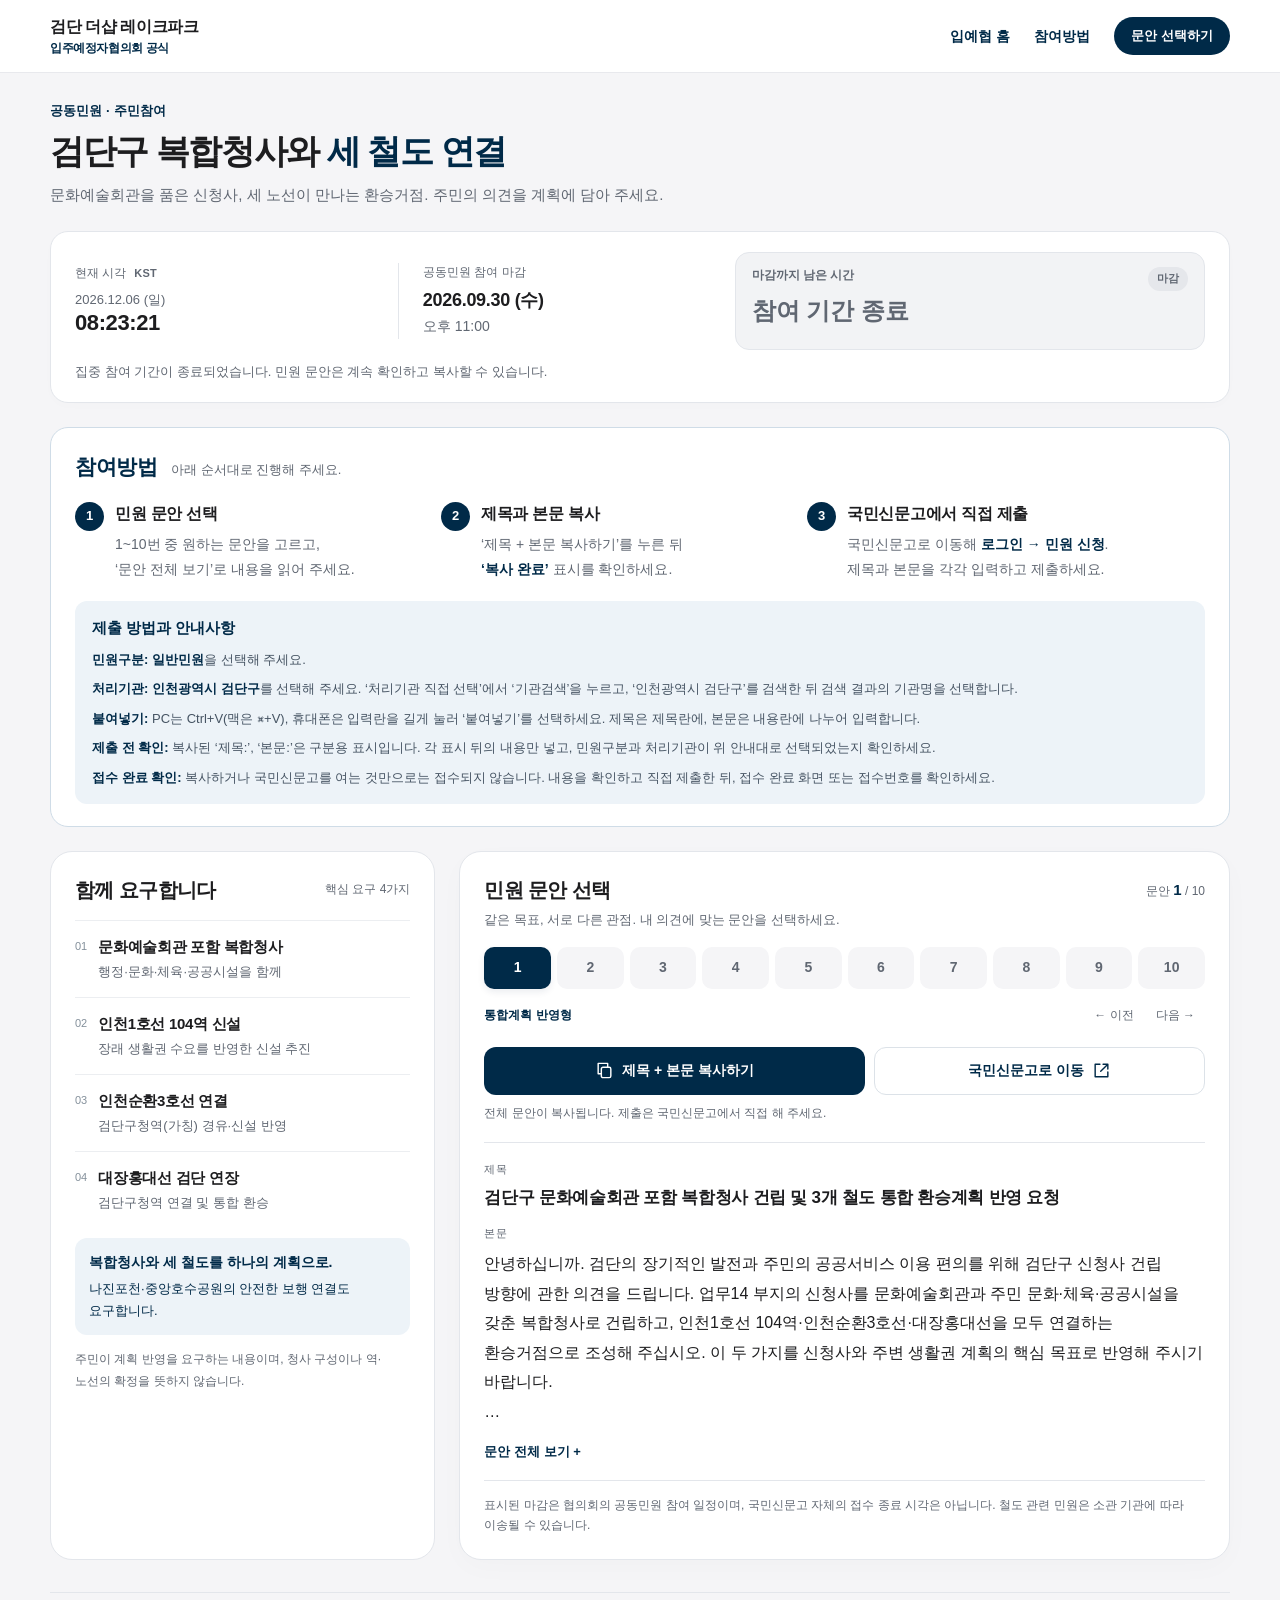
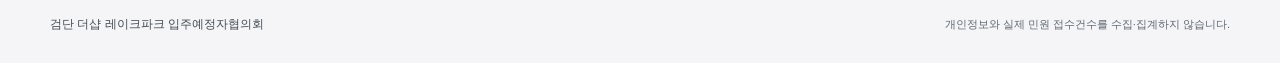
==== complaints/index.html @ 94da340f "기존 민원 문안 10종과 제출 안내 연결" ====
<!doctype html>
<html lang="ko">
<head>
  <meta charset="utf-8">
  <meta name="viewport" content="width=device-width, initial-scale=1">
  <meta name="theme-color" content="#002a48">
  <title>공동민원·주민참여 | 검단 더샵 레이크파크 입주예정자협의회</title>
  <meta name="description" content="문화예술회관을 포함한 검단구 복합청사 건립과 인천1호선 104역·인천순환3호선·대장홍대선 연결을 위한 주민의견 참여. 민원 문안 10종과 참여 마감 안내.">
  <meta property="og:type" content="website">
  <meta property="og:title" content="검단구 복합청사와 세 철도 연결 | 공동민원·주민참여">
  <meta property="og:description" content="검단 더샵 레이크파크 입주예정자협의회. 문안을 선택하고 주민의견을 전해 주세요.">
  <link rel="icon" href="data:,">
  <style>
    :root{color-scheme:light;--brand:#002a48;--brand-hover:#123e5c;--blue-soft:#edf3f8;--ink:#1d1d1f;--muted:#606772;--line:#e3e6eb;--paper:#fff;--bg:#f5f5f7;--radius:22px}
    *{box-sizing:border-box}
    html{scroll-behavior:smooth;scroll-padding-top:90px}
    body{margin:0;background:var(--bg);color:var(--ink);font-family:-apple-system,BlinkMacSystemFont,"Apple SD Gothic Neo","Malgun Gothic",sans-serif;font-size:16px;line-height:1.6;word-break:keep-all;overflow-wrap:anywhere;-webkit-font-smoothing:antialiased}
    button,input,textarea{font:inherit}button,a{touch-action:manipulation;-webkit-tap-highlight-color:transparent}button{cursor:pointer}button:disabled{cursor:wait;opacity:.65}a{color:inherit}button:focus-visible,a:focus-visible,textarea:focus-visible,summary:focus-visible{outline:3px solid #237cc6;outline-offset:4px}
    svg{width:19px;height:19px;fill:none;stroke:currentColor;stroke-width:1.8;stroke-linecap:round;stroke-linejoin:round;flex-shrink:0}[hidden]{display:none!important}
    .shell{width:min(1180px,calc(100% - 64px));margin-inline:auto}.skip{position:absolute;left:16px;top:-70px;background:white;padding:10px 16px;z-index:20}.skip:focus{top:10px}
    .site-header{border-bottom:1px solid #e8e9ed;background:#ffffffed;position:sticky;top:0;z-index:5;backdrop-filter:blur(16px)}
    .header-inner{height:72px;display:flex;align-items:center;justify-content:space-between;gap:24px}.brand{display:flex;align-items:center;gap:12px;text-decoration:none}.brand-name{font-size:16px;letter-spacing:-.4px;font-weight:750}.brand-name small{font-size:12px;font-weight:450;color:var(--muted);display:block;margin-top:0}.header-right{display:flex;gap:24px;align-items:center}.header-caption{font-size:13px;color:var(--muted)}.header-link{background:var(--brand);color:white;border-radius:99px;padding:8px 17px;font-size:13px;font-weight:650;text-decoration:none;min-height:38px;display:flex;align-items:center}
    main{padding:28px 0 32px}.hero{margin-bottom:24px}.eyebrow{font-size:13px;font-weight:700;color:var(--brand);margin:0 0 7px;letter-spacing:.1px}h1{font-size:clamp(28px,2.65vw,38px);font-weight:750;letter-spacing:-1.4px;line-height:1.3;margin:0}h1 span{color:var(--brand)}.mobile-break{display:none}.intro{font-size:15px;color:var(--muted);margin:9px 0 0;line-height:1.7}
    .schedule{display:grid;grid-template-columns:1fr 1fr 1.5fr;align-items:center;gap:0;background:var(--paper);border:1px solid var(--line);border-radius:18px;margin-bottom:24px;padding:20px 24px;box-shadow:0 3px 12px #002a4803}.schedule-cell{padding-right:20px}.schedule-cell+.schedule-cell{padding-left:24px;border-left:1px solid var(--line)}.schedule-label{font-size:12px;font-weight:550;color:var(--muted);display:flex;align-items:center;gap:8px;margin-bottom:6px}.timezone{font-size:11px;letter-spacing:.2px}.current-date{display:block;font-size:13px;color:var(--muted);line-height:1.5}.current-time{font-size:22px;line-height:1.25;font-weight:650;font-variant-numeric:tabular-nums;letter-spacing:-.4px}.deadline-date{display:block;font-size:18px;line-height:1.4;font-weight:650;letter-spacing:-.3px}.deadline-time{font-size:14px;color:var(--muted)}.remaining-cell{padding-right:0}.remaining-heading{display:flex;align-items:center;justify-content:space-between;gap:10px}.countdown{display:flex;align-items:baseline;gap:14px;white-space:nowrap;color:var(--brand);font-variant-numeric:tabular-nums;line-height:1.2;min-height:44px}.days-number{font-size:38px;font-weight:750;letter-spacing:-1.6px}.time-number{font-size:28px;font-weight:650;letter-spacing:-.7px}.unit{font-size:13px;color:var(--muted);margin-left:4px}.colon{font-size:20px;color:#b1b7bf;align-self:center;margin-inline:-8px}.deadline-state{font-size:11px;font-weight:650;padding:3px 9px;background:var(--blue-soft);color:var(--brand);border-radius:99px}.schedule[data-state="urgent"] .countdown,.schedule[data-state="urgent"] .deadline-state{color:#9b4311}.schedule[data-state="urgent"] .deadline-state{background:#fff0e3}.schedule[data-state="ended"] .countdown{color:var(--muted)}.ended-text{font-size:24px;line-height:1.6;font-weight:650}.schedule-notice{font-size:13px;color:var(--muted);grid-column:1/-1;margin:12px 0 0}
    .workspace{display:grid;grid-template-columns:minmax(280px,.85fr) minmax(0,1.7fr);gap:24px;align-items:start}.brief{min-width:0}.brief-card{background:white;border:1px solid var(--line);border-radius:var(--radius);padding:24px}.section-top{display:flex;justify-content:space-between;align-items:center;gap:10px}.section-top h2,.composer-title h2{font-size:20px;line-height:1.4;letter-spacing:-.6px;margin:0;font-weight:700}.section-kicker{color:var(--muted);font-size:12px}.requests-list{padding:0;list-style:none;margin:16px 0 0}.requests-list li{padding:14px 0;border-top:1px solid #eceef1;display:flex;gap:11px}.request-no{font-size:11px;color:#84909b;padding-top:3px;font-variant-numeric:tabular-nums}.requests-list h3{font-size:15px;line-height:1.6;letter-spacing:-.3px;margin:0 0 2px;font-weight:650}.requests-list p{font-size:13px;line-height:1.7;margin:0;color:var(--muted)}.connection-note{margin:10px 0 0;padding:13px 14px;background:var(--blue-soft);color:var(--brand);font-size:13px;line-height:1.7;border-radius:12px}.connection-note strong{font-size:14px;display:block;margin-bottom:3px}.support-note{font-size:12px;color:var(--muted);line-height:1.8;margin:14px 0 0}.guide{padding:19px 3px 0}.guide h2{font-size:14px;font-weight:650;margin:0 0 10px}.step-line{display:flex;align-items:center;flex-wrap:wrap;gap:8px;font-size:13px;color:var(--muted)}.step-line b{color:var(--brand);font-weight:650}.step-arrow{color:#abb0b7}.guide details{margin-top:13px;border-top:1px solid var(--line);font-size:13px}.guide summary{min-height:44px;padding:12px 0;cursor:pointer;color:var(--muted)}.guide details p{font-size:13px;color:var(--muted);line-height:1.8;margin:0 0 12px}
    .composer{min-width:0;background:white;border:1px solid var(--line);border-radius:var(--radius);box-shadow:0 8px 28px #002a4805;padding:24px}.composer-title{display:flex;align-items:center;justify-content:space-between;gap:12px}.counter{font-size:12px;color:var(--muted);font-variant-numeric:tabular-nums}.counter b{color:var(--brand);font-size:15px}.composer-intro{font-size:13px;color:var(--muted);margin:6px 0 16px}.choices{display:grid;grid-template-columns:repeat(10,minmax(0,1fr));gap:6px}.choice{min-height:42px;padding:0;border:1px solid transparent;border-radius:10px;background:var(--bg);color:var(--muted);font-size:14px;font-weight:600}.choice:hover{background:#e9edf2}.choice[aria-pressed="true"]{color:white;background:var(--brand);box-shadow:0 3px 7px #002a4815}.variant-row{display:flex;align-items:center;justify-content:space-between;gap:8px;margin:9px 0 13px;min-height:32px}.variant-label{font-size:12px;font-weight:650;color:var(--brand)}.switches{display:flex;gap:2px}.switches button{border:0;background:none;color:var(--muted);font-size:12px;padding:8px 10px;min-height:36px;border-radius:7px}.switches button:hover{background:var(--bg)}
    .actions{display:grid;grid-template-columns:1.15fr 1fr;gap:9px}.button{min-height:48px;display:flex;align-items:center;justify-content:center;gap:8px;font-size:14px;line-height:1.5;font-weight:650;padding:11px 12px;border-radius:12px;border:1px solid transparent;text-decoration:none;text-align:center}.primary{background:var(--brand);color:white}.primary:hover{background:var(--brand-hover)}.secondary{border-color:#dce2e8;background:white;color:var(--brand)}.secondary:hover{background:var(--bg)}.status{font-size:12px;line-height:1.65;color:var(--muted);min-height:20px;margin:9px 0 18px}.status[data-success="true"]{color:var(--brand)}
    .document{border-top:1px solid var(--line);padding-top:18px}.field-label{font-size:11px;color:var(--muted);display:block;font-weight:550;letter-spacing:.4px}.document h3{font-size:17px;line-height:1.6;letter-spacing:-.3px;margin:6px 0 14px;font-weight:650}.body-text{font-size:16px;line-height:1.85;white-space:pre-wrap;margin:6px 0 0;overflow-wrap:anywhere}.body-text[data-expanded="false"]{display:-webkit-box;-webkit-line-clamp:6;-webkit-box-orient:vertical;overflow:hidden}.expand-document{border:0;border-radius:8px;background:none;color:var(--brand);font-size:13px;font-weight:650;min-height:44px;padding:10px 0;margin-top:4px;text-align:left}.expand-document:hover{text-decoration:underline}.composer-foot{font-size:12px;line-height:1.7;color:var(--muted);padding-top:14px;margin-top:5px;border-top:1px solid var(--line)}
    .manual{margin:12px 0 18px;padding:15px;background:#f3f5f8;border:1px solid var(--line);border-radius:12px}.manual p{margin:0 0 9px;font-size:13px}.manual textarea{display:block;width:100%;height:190px;border:1px solid #c6ced6;border-radius:8px;font-size:16px;line-height:1.7;padding:10px;resize:vertical}.manual button{border:1px solid #c6ced6;background:white;border-radius:8px;min-height:44px;margin-top:8px;padding:7px 14px;font-size:13px}.noscript{padding:14px;border:1px solid #d5dae1;margin-top:16px;background:white;border-radius:12px;font-size:14px}.footer{display:flex;justify-content:space-between;align-items:center;gap:16px;border-top:1px solid var(--line);padding:22px 0 28px;font-size:12px;color:var(--muted)}.footer p{margin:0}.footer strong{font-weight:550;color:#454b54}.footer-note{font-size:11px;text-align:right}
    @media(max-width:1100px){.shell{width:calc(100% - 48px)}.workspace{gap:20px;grid-template-columns:minmax(250px,.8fr) minmax(0,1.4fr)}.brief-card,.composer{padding:20px}.schedule{grid-template-columns:1fr 1fr 1.35fr;padding:18px 20px}.schedule-cell+.schedule-cell{padding-left:20px}.countdown{gap:10px}.days-number{font-size:32px}.time-number{font-size:24px}.colon{margin-inline:-6px}.unit{margin-left:2px}.choices{gap:5px}.actions{grid-template-columns:1fr}.button{min-height:46px}.header-caption{display:none}}
    @media(max-width:800px){html{scroll-padding-top:82px}.shell{width:calc(100% - 36px);max-width:680px}.header-inner{height:66px}.brand-name{font-size:14px}.header-link{padding:8px 13px;font-size:12px}.brand{gap:9px}main{padding-top:24px}.hero{margin-bottom:20px}h1{font-size:30px;letter-spacing:-1px;max-width:17em}.intro{font-size:14px;max-width:34em}.schedule{grid-template-columns:1fr 1fr;row-gap:16px;padding:19px 20px;margin-bottom:20px}.schedule-cell{padding-right:10px}.schedule-cell+.schedule-cell{padding-left:16px}.remaining-cell{grid-column:1/-1;border-left:0!important;border-top:1px solid var(--line);padding:15px 0 0!important}.remaining-heading{margin-bottom:6px}.countdown{gap:17px}.days-number{font-size:36px}.time-number{font-size:28px}.colon{margin-inline:-8px}.current-time{font-size:21px}.deadline-date{font-size:17px}.schedule-label{font-size:11px}.workspace{display:flex;flex-direction:column;gap:20px}.brief{display:contents}.brief-card{order:1;width:100%;padding:18px 20px}.composer{order:2;width:100%;padding:20px}.guide{order:3;width:100%;padding:0 2px}.requests-list{display:grid;grid-template-columns:1fr 1fr;column-gap:18px;margin-top:12px}.requests-list li{padding:10px 0;gap:7px}.requests-list h3{font-size:14px}.requests-list p{font-size:12px}.connection-note{margin-top:5px;padding:10px 12px;font-size:12px}.connection-note strong{font-size:13px}.support-note{display:none}.section-top h2{font-size:16px}.section-kicker{font-size:11px}.composer-title h2{font-size:19px}.actions{grid-template-columns:1.12fr 1fr}.body-text{font-size:16px;line-height:1.85}.body-text[data-expanded="false"]{-webkit-line-clamp:5}.footer{padding:18px 0 24px;flex-direction:column;align-items:flex-start;gap:5px}.footer-note{text-align:left}}
    @media(max-width:440px){.shell{width:calc(100% - 32px)}.header-inner{gap:12px}.brand-name{font-size:13px}.brand-name small{font-size:11px}.header-link{padding:8px 12px}h1{font-size:28px}.schedule{padding:17px}.current-time{font-size:20px}.deadline-date{font-size:16px}.current-date,.deadline-time{font-size:12px}.schedule-cell+.schedule-cell{padding-left:12px}.countdown{gap:12px}.days-number{font-size:34px}.time-number{font-size:26px}.unit{font-size:12px}.colon{margin-inline:-5px}.remaining-heading .schedule-label{font-size:12px}.brief-card,.composer{padding:18px}.requests-list{column-gap:14px}.requests-list h3{font-size:13px}.requests-list p{font-size:12px}.request-no{display:none}.choices{grid-template-columns:repeat(5,minmax(0,1fr));gap:6px}.choice{min-height:44px}.variant-row{flex-wrap:wrap;margin-top:9px}.variant-label{font-size:12px}.switches button{min-height:40px}.button{font-size:13px;gap:6px;padding:11px 8px}.button svg{width:17px;height:17px}.actions{grid-template-columns:1fr}.status{font-size:11px}.document h3{font-size:16px}.section-kicker{display:none}}
    @media(min-width:801px){.workspace{align-items:stretch}.brief{display:flex}.brief-card{flex:1;min-width:0}}
    @media(prefers-reduced-motion:reduce){html{scroll-behavior:auto}}

    .brand-name small{font-weight:600;color:var(--brand)}
    .guide-link{display:flex;align-items:center;min-height:44px;color:var(--brand);font-size:14px;font-weight:650;text-decoration:none;white-space:nowrap}.guide-link:hover{text-decoration:underline}
    .participation-guide{background:white;border:1px solid #cfdce7;border-radius:18px;padding:22px 24px;margin:0 0 24px}
    .guide-title{display:flex;align-items:baseline;gap:14px;margin-bottom:17px}.guide-title h2{margin:0;font-size:21px;font-weight:750;letter-spacing:-.5px;color:var(--brand)}.guide-title p{margin:0;color:var(--muted);font-size:13px}
    .guide-steps{display:grid;grid-template-columns:1fr 1fr 1.15fr;gap:20px;list-style:none;margin:0;padding:0}
    .guide-steps li{display:flex;gap:11px}.guide-number{display:grid;place-items:center;flex-shrink:0;width:29px;height:29px;background:var(--brand);color:white;border-radius:50%;font-size:13px;font-weight:700;margin-top:1px}
    .guide-steps h3{font-size:16px;font-weight:700;line-height:1.6;margin:0 0 5px;letter-spacing:-.3px}.guide-steps p{font-size:14px;line-height:1.8;margin:0;color:var(--muted)}.guide-steps p strong{font-weight:650;color:var(--brand)}
    .submit-guidance{background:var(--blue-soft);border-radius:12px;margin-top:19px;padding:15px 17px}.submit-guidance h3{font-size:15px;font-weight:700;color:var(--brand);margin:0 0 8px}.submit-guidance ul{list-style:none;padding:0;margin:0;display:grid;gap:6px}.submit-guidance li{font-size:13px;line-height:1.8;color:#465463}.submit-guidance strong{color:var(--brand);font-weight:700}
    .schedule .remaining-cell{background:#fff3eb;border:1px solid #f3d8c7;border-radius:14px;padding:13px 16px;margin-left:14px}.remaining-cell .schedule-label{color:#923f1d;font-weight:700}.countdown{color:#b1441b}.countdown .unit{color:#965535}.deadline-state{background:#ffe2d0;color:#943b18}
    .schedule[data-state="urgent"] .remaining-cell{background:#fff0ed;border-color:#f1c5be}.schedule[data-state="urgent"] .countdown,.schedule[data-state="urgent"] .deadline-state{color:#b42318}.schedule[data-state="urgent"] .deadline-state{background:#ffe0da}
    .schedule[data-state="ended"] .remaining-cell,.schedule[data-state="invalid"] .remaining-cell{background:#f2f3f5;border-color:var(--line)}.schedule[data-state="ended"] .remaining-cell .schedule-label,.schedule[data-state="invalid"] .remaining-cell .schedule-label{color:var(--muted)}.schedule[data-state="ended"] .deadline-state,.schedule[data-state="invalid"] .deadline-state{background:#e5e7eb;color:var(--muted)}
    @media(max-width:1100px){.guide-steps{gap:15px;grid-template-columns:1fr 1fr 1.1fr}.guide-steps h3{font-size:15px}.guide-steps p{font-size:13px}.guide-steps br{display:none}.schedule .remaining-cell{padding:12px;margin-left:10px}.countdown{gap:8px}}
    @media(max-width:800px){.participation-guide{padding:20px;margin-bottom:20px}.guide-title{flex-wrap:wrap;gap:3px 12px}.guide-title h2{font-size:20px}.guide-steps{grid-template-columns:1fr;gap:16px}.guide-steps h3{font-size:16px}.guide-steps p{font-size:14px}.submit-guidance{padding:14px;margin-top:18px}.submit-guidance li{font-size:13px}.schedule .remaining-cell{margin-left:0;padding:14px!important;border:1px solid #f3d8c7!important}.header-right{gap:14px}}
    @media(max-width:440px){.guide-link{font-size:12px;min-height:40px}.header-right{gap:10px}.header-link{padding:8px 10px}.header-inner{gap:8px}.brand-name{font-size:13px}.brand-name small{font-size:11px}.participation-guide{padding:18px}.guide-title p{font-size:12px}.schedule .remaining-cell{padding:12px!important}.countdown{gap:6px}.days-number{font-size:32px}.time-number{font-size:22px}.countdown .unit{font-size:11px}}
    @media(max-width:360px){.header-right{gap:6px}.header-link{font-size:11px;padding:8px}.guide-link{font-size:11px}.brand-name{font-size:12px}.brand-name small{font-size:10px}}
    @media(max-width:440px){.header-inner{height:auto;min-height:66px;padding:10px 0;flex-wrap:wrap;gap:4px}.header-right{margin-left:auto;gap:12px}.home-return{font-size:12px}}
    @media print{.participation-guide{display:none!important}}
    @media print{.site-header,.hero,.schedule,.brief,.guide,.composer-title,.composer-intro,.choices,.variant-row,.actions,.status,.manual,.expand-document,.composer-foot,.footer{display:none!important}body{background:white}.shell{width:100%;max-width:none}main{padding:0}.workspace{display:block}.composer{border:0;padding:0;box-shadow:none}.document{border:0}.body-text[data-expanded="false"]{display:block;overflow:visible;-webkit-line-clamp:unset}}
  </style>
</head>
<body id="top">
  <a class="skip" href="#templates">민원 문안으로 바로 가기</a>
  <header class="site-header"><div class="shell header-inner">
    <a class="brand" href="#top" aria-label="검단 더샵 레이크파크 입주예정자협의회 공식, 페이지 맨 위로"><span class="brand-name">검단 더샵 레이크파크<small>입주예정자협의회 공식</small></span></a>
    <div class="header-right"><a class="guide-link home-return" href="../index.html">입예협 홈</a><a class="guide-link" href="#participation-guide">참여방법</a><a class="header-link" href="#templates">문안 선택하기</a></div>
  </div></header>
  <main class="shell" id="main">
    <section class="hero" aria-labelledby="campaign-title">
      <p class="eyebrow">공동민원 · 주민참여</p>
      <h1 id="campaign-title">검단구 복합청사와 <span>세 철도 연결</span></h1>
      <p class="intro">문화예술회관을 품은 신청사, 세 노선이 만나는 환승거점.<br class="mobile-break"> 주민의 의견을 계획에 담아 주세요.</p>
    </section>
    <section class="schedule" id="schedule" aria-label="공동민원 참여 일정" data-state="active">
      <div class="schedule-cell"><div class="schedule-label">현재 시각 <span class="timezone">KST</span></div><time id="current-clock" aria-live="off"><span class="current-date" id="current-date">한국시간</span><span class="current-time" id="current-time">확인 중</span></time></div>
      <div class="schedule-cell"><div class="schedule-label">공동민원 참여 마감</div><time id="deadline" datetime="2026-09-30T23:00:00+09:00"><span class="deadline-date" id="deadline-date">2026.09.30 (수)</span><span class="deadline-time" id="deadline-time">오후 11시</span></time></div>
      <div class="schedule-cell remaining-cell"><div class="remaining-heading"><div class="schedule-label" id="remaining-label">마감까지 남은 시간</div><span class="deadline-state" id="deadline-state">참여 기간</span></div>
        <div class="countdown" id="countdown" role="timer" aria-live="off" aria-labelledby="remaining-label"><span class="ended-text">확인 중</span></div>
      </div>
      <p class="schedule-notice" id="schedule-notice" role="status" hidden></p>
    </section>
    <section class="participation-guide" id="participation-guide" aria-labelledby="guide-heading">
      <div class="guide-title"><h2 id="guide-heading">참여방법</h2><p>아래 순서대로 진행해 주세요.</p></div>
      <ol class="guide-steps">
        <li><span class="guide-number" aria-hidden="true">1</span><div><h3>민원 문안 선택</h3><p>1~10번 중 원하는 문안을 고르고,<br>‘문안 전체 보기’로 내용을 읽어 주세요.</p></div></li>
        <li><span class="guide-number" aria-hidden="true">2</span><div><h3>제목과 본문 복사</h3><p>‘제목 + 본문 복사하기’를 누른 뒤<br><strong>‘복사 완료’</strong> 표시를 확인하세요.</p></div></li>
        <li><span class="guide-number" aria-hidden="true">3</span><div><h3>국민신문고에서 직접 제출</h3><p>국민신문고로 이동해 <strong>로그인 → 민원 신청</strong>.<br>제목과 본문을 각각 입력하고 제출하세요.</p></div></li>
      </ol>
      <div class="submit-guidance" aria-labelledby="submit-guide-heading">
        <h3 id="submit-guide-heading">제출 방법과 안내사항</h3>
        <ul>
          <li><strong>민원구분: 일반민원</strong>을 선택해 주세요.</li>
          <li><strong>처리기관: 인천광역시 검단구</strong>를 선택해 주세요. ‘처리기관 직접 선택’에서 ‘기관검색’을 누르고, ‘인천광역시 검단구’를 검색한 뒤 검색 결과의 기관명을 선택합니다.</li>
          <li><strong>붙여넣기:</strong> PC는 Ctrl+V(맥은 ⌘+V), 휴대폰은 입력란을 길게 눌러 ‘붙여넣기’를 선택하세요. 제목은 제목란에, 본문은 내용란에 나누어 입력합니다.</li>
          <li><strong>제출 전 확인:</strong> 복사된 ‘제목:’, ‘본문:’은 구분용 표시입니다. 각 표시 뒤의 내용만 넣고, 민원구분과 처리기관이 위 안내대로 선택되었는지 확인하세요.</li>
          <li><strong>접수 완료 확인:</strong> 복사하거나 국민신문고를 여는 것만으로는 접수되지 않습니다. 내용을 확인하고 직접 제출한 뒤, 접수 완료 화면 또는 접수번호를 확인하세요.</li>
        </ul>
      </div>
    </section>
    <div class="workspace">
      <aside class="brief" aria-label="핵심 요구와 참여 안내">
        <section class="brief-card" aria-labelledby="requests-heading">
          <div class="section-top"><h2 id="requests-heading">함께 요구합니다</h2><span class="section-kicker">핵심 요구 4가지</span></div>
          <ol class="requests-list">
            <li><span class="request-no" aria-hidden="true">01</span><div><h3>문화예술회관 포함 복합청사</h3><p>행정·문화·체육·공공시설을 함께</p></div></li>
            <li><span class="request-no" aria-hidden="true">02</span><div><h3>인천1호선 104역 신설</h3><p>장래 생활권 수요를 반영한 신설 추진</p></div></li>
            <li><span class="request-no" aria-hidden="true">03</span><div><h3>인천순환3호선 연결</h3><p>검단구청역(가칭) 경유·신설 반영</p></div></li>
            <li><span class="request-no" aria-hidden="true">04</span><div><h3>대장홍대선 검단 연장</h3><p>검단구청역 연결 및 통합 환승</p></div></li>
          </ol>
          <p class="connection-note"><strong>복합청사와 세 철도를 하나의 계획으로.</strong>나진포천·중앙호수공원의 안전한 보행 연결도 요구합니다.</p>
          <p class="support-note">주민이 계획 반영을 요구하는 내용이며, 청사 구성이나 역·노선의 확정을 뜻하지 않습니다.</p>
        </section>

      </aside>
      <section class="composer" id="templates" aria-labelledby="templates-heading">
        <div class="composer-title"><h2 id="templates-heading">민원 문안 선택</h2><span class="counter" id="counter" aria-live="polite" aria-atomic="true">문안 <b>1</b> / 10</span></div>
        <p class="composer-intro">같은 목표, 서로 다른 관점. 내 의견에 맞는 문안을 선택하세요.</p>
        <div class="choices" role="group" aria-label="민원 문안 10종 선택" id="choices"></div>
        <div class="variant-row"><span class="variant-label" id="variant-label">통합계획 반영형</span><div class="switches"><button type="button" id="previous" class="js-only" disabled aria-label="이전 문안">← 이전</button><button type="button" id="next" class="js-only" disabled aria-label="다음 문안">다음 →</button></div></div>
        <div class="actions"><button class="button primary js-only" id="copy" type="button" disabled><svg aria-hidden="true" viewBox="0 0 24 24"><rect x="8" y="8" width="12" height="13" rx="2"/><path d="M16 8V3H4v13h4"/></svg><span id="copy-label">제목 + 본문 복사하기</span></button><a class="button secondary" href="https://www.epeople.go.kr/" target="_blank" rel="noopener noreferrer" aria-label="국민신문고로 이동, 새 탭에서 열림">국민신문고로 이동<svg aria-hidden="true" viewBox="0 0 24 24"><path d="M14 4h6v6M20 4l-9 9M10 4H4v16h16v-6"/></svg></a></div>
        <p class="status" id="copy-status" role="status" aria-live="polite" aria-atomic="true">전체 문안이 복사됩니다. 제출은 국민신문고에서 직접 해 주세요.</p>
        <div class="manual" id="manual-copy" hidden><p id="manual-help">자동 복사가 지원되지 않습니다. 아래 내용을 전체 선택한 뒤 직접 복사해 주세요.</p><textarea id="manual-text" readonly aria-label="직접 복사할 제목과 본문" aria-describedby="manual-help"></textarea><button id="select-all" type="button">전체 선택</button></div>
        <article class="document" aria-label="선택한 민원 문안"><span class="field-label">제목</span><h3 id="complaint-title">검단구 문화예술회관 포함 복합청사 건립 및 3개 철도 통합 환승계획 반영 요청</h3><span class="field-label">본문</span><div class="body-text" id="complaint-body" data-expanded="true" role="region" aria-label="민원 본문">안녕하십니까. 검단의 장기적인 발전과 주민의 공공서비스 이용 편의를 위해 검단구 신청사 건립 방향에 관한 의견을 드립니다. 업무14 부지의 신청사를 문화예술회관과 주민 문화·체육·공공시설을 갖춘 복합청사로 건립하고, 인천1호선 104역·인천순환3호선·대장홍대선을 모두 연결하는 환승거점으로 조성해 주십시오. 이 두 가지를 신청사와 주변 생활권 계획의 핵심 목표로 반영해 주시기 바랍니다.

1. 문화예술회관을 포함한 복합청사 건립을 기본계획에 반영해 주십시오.
행정서비스와 공연·문화·생활체육 기능을 함께 배치하면 주민이 한 번의 방문으로 여러 공공시설을 이용할 수 있습니다. 업무시간 외에도 이용할 수 있는 공간이 되도록 시설 규모, 독립적인 운영 동선, 개방시간과 운영비까지 포함한 구체적인 복합청사안을 마련해 주십시오.

2. 세 철도를 모두 연결하는 계획을 추진해 주십시오.
인천1호선 104역 신설, 인천순환3호선의 검단구청역(가칭) 경유·신설, 대장홍대선의 검단 연장 및 검단구청역 연결을 각각 관계 계획과 기관 협의 의제로 반영해 주십시오. 세 노선이 검단구청역을 중심으로 환승할 수 있도록 역 위치와 연결 방식도 함께 계획해야 합니다.

3. 청사 설계와 철도·보행계획을 함께 수립해 주십시오.
건물 배치, 지하주차장, 열린광장과 도로를 결정할 때 역 출입구·환승통로·지하연결 공간을 확보해 주십시오. 나진포천·중앙호수공원 및 주변 주거지까지 이어지는 보행 동선을 함께 반영하여 공공시설과 철도를 실제로 편리하게 이용하도록 해 주시기 바랍니다.

4. 추진을 위한 근거와 절차를 구체화해 주십시오.
최신 인구·입주계획과 문화시설·환승 수요를 반영해 사업성을 분석하고, 복합청사 건립과 향후 문화시설 별도 건립의 장기 비용을 비교해 주십시오. 사업별 절차와 일정이 다르더라도 전체 연결 목표를 유지하면서 필요한 공간과 후속 사업을 단계적으로 확보해 주시기 바랍니다.

회신에는 복합청사 기본계획 반영 여부, 세 철도별 계획 반영 절차와 협의기관, 연결 공간 확보 방안, 주민 의견수렴 및 향후 일정을 구분하여 제시해 주십시오. 반영이 어려운 항목은 구체적인 사유와 이를 해소할 보완 방안까지 설명해 주시기 바랍니다. 감사합니다.</div><button id="expand-document" class="expand-document" type="button" aria-controls="complaint-body" aria-expanded="false" hidden>문안 전체 보기 +</button></article>
        <div class="composer-foot">표시된 마감은 협의회의 공동민원 참여 일정이며, 국민신문고 자체의 접수 종료 시각은 아닙니다. 철도 관련 민원은 소관 기관에 따라 이송될 수 있습니다.</div>
      </section>
    </div>
    <noscript><div class="noscript">문안 전환·자동 복사·실시간 시각 표시에는 JavaScript가 필요합니다. 현재 표시된 문안을 직접 선택해 복사할 수 있으며, 국민신문고 이동 링크는 그대로 이용할 수 있습니다.</div></noscript>
  </main>
  <footer class="shell footer"><p><strong>검단 더샵 레이크파크 입주예정자협의회</strong></p><p class="footer-note">개인정보와 실제 민원 접수건수를 수집·집계하지 않습니다.</p></footer>
  <script>
    'use strict';
    // 다음 캠페인에서는 상단 안내와 이 templates 목록의 label/title/body를 함께 변경하세요.
    // 기본 문안은 JavaScript를 사용할 수 없는 환경에서도 읽을 수 있도록 HTML에 둡니다.
    const templates = [
      {label:"통합계획 반영형",title:document.getElementById('complaint-title').textContent,body:document.getElementById('complaint-body').textContent},
      {"label": "초기 설계 선반영형", "title": "복합청사와 104역·순환3호선·대장홍대선 연결을 위한 공간의 기본계획 선반영 요청", "body": "안녕하십니까. 검단구 신청사는 건립 이후 오랫동안 이용할 공공시설인 만큼, 건축계획을 구체화할 때 미래의 문화시설과 철도 연결 공간을 함께 확보해야 한다고 생각합니다. 문화예술회관을 포함한 복합청사 건립과 인천1호선 104역·인천순환3호선·대장홍대선의 통합 환승을 목표로 기본계획을 수립해 주십시오.\n\n1. 복합청사안을 설계의 출발점으로 삼아 주십시오.\n문화예술회관과 주민 문화·체육·공공시설을 청사와 함께 조성하도록 공간 구성과 규모를 계획해 주십시오. 공연장 등의 소음·진동, 관람객 출입, 야간 운영과 행정업무 보안을 고려하여 기능별 동선을 분리하면서도 주민이 편리하게 이동할 수 있는 연결 구조를 마련해 주시기 바랍니다.\n\n2. 세 철도 연결을 전제로 필요한 공간을 먼저 확보해 주십시오.\n인천1호선 104역 신설을 추진하고, 인천순환3호선의 검단구청역(가칭) 경유·신설 및 대장홍대선 검단 연장 노선의 검단구청역 연결을 관계 계획에 반영해 주십시오. 세 철도를 모두 환승할 수 있도록 역 출입구, 환승통로, 승강설비와 지하연결 공간의 위치·규모를 청사계획과 함께 조정해야 합니다.\n\n건축물과 지하주차장 구조, 도로·광장 배치가 결정된 뒤 연결시설을 추가하면 구조 변경과 공사비 부담이 커지거나 적절한 공간을 확보하기 어려울 수 있습니다. 철도별 확정 시기가 다르다는 이유로 연결 공간 확보를 뒤로 미루지 말고, 단계별 조성이 가능한 배치안을 마련해 주십시오.\n\n3. 지상과 지하의 연결을 하나의 동선으로 계획해 주십시오.\n역에서 복합청사와 문화예술회관을 거쳐 중앙호수공원·나진포천, 주변 주거지로 이어지는 보행 동선을 반영해 주십시오. 지하주차장 출입구와 보행자의 충돌을 줄이고, 유모차·휠체어 이용자도 연속적으로 이동할 수 있도록 현장 여건을 확인해 주시기 바랍니다.\n\n청사·철도·도로·공원 담당기관이 설계 조건을 함께 정리하고, 타당성조사 및 기본계획의 해당 과업에 복합청사와 세 철도 통합 환승안을 포함해 주십시오. 이미 진행 중인 과업이 있다면 추가·보완할 절차도 마련해 주시기 바랍니다.\n\n복합시설 구성안, 철도별 연결 공간 확보 여부, 관련 과업 반영 내용과 기관 협의 일정을 구체적으로 회신해 주십시오. 설계 이후로 과제를 넘기기보다 지금 확보해야 할 사항을 분명히 해 주시기를 요청드립니다."},
      {"label": "장기 비용·재정 효율형", "title": "장기 재정 효율을 고려한 복합청사 건립 및 세 철도 환승거점 조성 요청", "body": "안녕하십니까. 검단구 신청사에 투입하는 공공재원이 장기적으로 충분한 주민 편익으로 이어지도록 문화예술회관을 포함한 복합청사 건립과 세 철도 통합 환승계획을 함께 추진해 주시기를 요청드립니다. 초기 건립비뿐 아니라 앞으로 필요한 시설과 연결 공사, 운영비까지 함께 판단해야 한다고 생각합니다.\n\n1. 문화시설을 함께 건립하는 방안의 전체 비용을 비교해 주십시오.\n신청사를 문화예술회관과 주민 문화·체육·공공시설을 포함한 복합청사로 계획해 주십시오. 복합청사안과 행정청사를 먼저 건립한 뒤 문화시설을 별도로 조성하는 안을 같은 시설 규모·서비스 수준을 기준으로 비교하고, 부지 확보비, 설계·공사비, 주차·기반시설, 유지관리비와 운영비를 함께 제시해 주시기 바랍니다.\n\n복합화에 따른 공용공간 활용 효과와 운영상의 추가 부담도 객관적으로 분석해 주십시오. 이러한 비교를 바탕으로 주민에게 필요한 문화시설을 확보하는 재원 조달 방안과 단계별 집행계획을 마련해 주시기 바랍니다.\n\n2. 세 철도 연결에 필요한 투자를 청사계획과 조정해 주십시오.\n인천1호선 104역 신설, 인천순환3호선의 검단구청역(가칭) 경유·신설, 대장홍대선 검단 연장 및 검단구청역 연결을 모두 추진하여 세 노선을 환승할 수 있게 해 주십시오. 철도별 사업비와 시행 절차를 구분하되, 청사 지하공간·역 출입구·환승통로의 접속 부분은 공동으로 계획하여 추후 재시공 부담을 줄여 주시기 바랍니다.\n\n3. 투자 효과를 실제 이용과 연결해 주십시오.\n행정·문화시설 방문 수요, 노선 간 환승 수요, 장래 입주 및 개발계획을 공식 자료에 따라 분석하고, 서로 겹치는 수요를 중복 계산하지 않도록 해 주십시오. 나진포천·중앙호수공원과 주변 주거지의 보행 접근성을 높이는 계획도 포함하여 시설을 만들고도 이용이 불편한 상황을 예방해야 합니다.\n\n사업 일정이나 재정 여건 때문에 단계적 시행이 필요하다면, 복합청사 건립과 세 철도 연결이라는 최종 목표를 명시하고 단계별 재원·공간 확보 및 기관 협의계획을 제시해 주십시오.\n\n회신에는 비교 대안과 비용 산정 범위, 복합청사 기본계획 반영 여부, 철도별 추진 절차와 협의기관, 공동 설계가 필요한 항목을 구분해 주시기 바랍니다. 예산상 어려움이 있는 경우에는 부족 재원과 해결을 위한 후속 조치를 구체적으로 설명해 주십시오. 감사합니다."},
      {"label": "3개 철도 환승거점형", "title": "인천1호선 104역·인천순환3호선·대장홍대선 통합 환승 및 복합청사 건립 요청", "body": "안녕하십니까. 검단구청역(가칭)을 검단 내부와 인천·서울 방향의 이동을 연결하는 교통거점으로 조성해 주시기를 요청드립니다. 본 민원에서 요청드리는 것은 인천1호선 104역, 인천순환3호선, 대장홍대선이 모두 연결되는 환승체계와 문화예술회관을 갖춘 복합청사입니다. 두 계획을 함께 추진하여 검단의 행정·문화·교통 중심지를 만들어 주십시오.\n\n1. 세 노선 각각의 추진 과제를 명확히 반영해 주십시오.\n인천1호선 104역 신설을 추진하고, 인천순환3호선 노선계획에 검단구청역(가칭) 경유·신설을 반영하며, 대장홍대선의 검단 연장과 검단구청역 연결을 관계 기관과 추진해 주십시오. 각 사업의 담당기관, 계획 반영 단계와 협의 과제를 정리하여 세 노선 전체의 연결을 공동 목표로 관리해 주시기 바랍니다.\n\n2. 실제로 편리한 환승이 가능한 역 배치를 마련해 주십시오.\n노선이 가까이 지나가는 것만으로 환승 편의가 확보되는 것은 아닙니다. 승강장 위치와 깊이, 환승거리, 수직 이동, 보행 안전, 버스 환승과 역 출입구 배치를 함께 분석해 주십시오. 청사 지하주차장이나 도로 구조가 철도 연결을 어렵게 하지 않도록 기본계획 단계부터 관계기관의 설계 조건을 조정해 주시기 바랍니다.\n\n3. 환승거점에 문화예술회관을 포함한 복합청사를 건립해 주십시오.\n행정업무, 공연·문화행사, 주민 문화·체육·공공시설을 함께 배치하면 다양한 시간대와 목적의 방문을 유도할 수 있습니다. 세 철도가 제공하는 접근성과 복합시설의 이용 수요가 상호 보완되도록 시설 규모와 운영 동선을 함께 계획해 주십시오.\n\n역과 복합청사에서 중앙호수공원·나진포천, 주변 상권과 주거지로 이어지는 보행 연결도 필요합니다. 최신 입주·개발 자료를 토대로 철도별 수요와 환승 수요를 구분하고, 복합청사 조성에 따른 변화가 경제성 분석에 적정하게 반영되도록 해 주시기 바랍니다.\n\n노선별 사업 일정에 차이가 있더라도 전체 환승구조와 연결 공간은 먼저 확보해 주십시오. 세 철도별 반영 여부, 역·환승통로 배치 검토 내용, 복합청사 추진계획 및 기관 간 협의 일정을 항목별로 회신해 주시기를 요청드립니다."},
      {"label": "장래 수요·경제성형", "title": "장래 생활권 수요를 반영한 복합청사 건립과 104역 등 세 철도 연결 추진 요청", "body": "안녕하십니까. 검단구 신청사와 철도계획이 앞으로 형성될 생활권과 실제 이용 수요를 충분히 반영하도록 의견을 제출합니다. 문화예술회관을 포함한 복합청사 건립과 인천1호선 104역·인천순환3호선·대장홍대선을 모두 연결하는 환승거점 조성을 계획의 목표로 채택하고, 그 실현을 위한 수요·사업성 분석을 보완해 주십시오.\n\n1. 인구와 입주계획의 기준을 명확히 하여 장래 수요를 분석해 주십시오.\n현재 주민등록인구와 확정된 주택 공급·입주계획, 추진 중인 개발계획을 구분하고 기준연도를 밝혀 주십시오. 신청사 주변 주거단지는 지도상의 반경만으로 묶기보다 실제 도로, 횡단시설, 보행거리와 버스 연결을 기준으로 접근 동선을 조사해 주시기 바랍니다. 계획의 확정 수준에 따른 수요 차이도 함께 제시해 주십시오.\n\n2. 복합청사의 행정·문화 수요를 함께 반영해 주십시오.\n신청사를 문화예술회관과 주민 문화·체육·공공시설을 갖춘 복합청사로 건립해 주십시오. 시설별 이용 목적과 시간대, 공공시설 간 연계 이용을 분석하고, 행정업무만을 전제로 한 안과 비교해 필요한 시설 규모와 운영 방안을 도출해 주시기 바랍니다.\n\n3. 세 철도 연결을 위한 경제성 분석을 구체화해 주십시오.\n인천1호선 104역 신설을 추진하고, 인천순환3호선의 검단구청역(가칭) 경유·신설, 대장홍대선 검단 연장 및 검단구청역 연결을 관계 계획에 반영해 주십시오. 세 노선 환승, 복합청사 방문과 주변 생활권 수요가 철도별 분석에 어떻게 반영되는지 제시하고, 수요 중복과 노선 간 이용 전환도 적정하게 처리해 주시기 바랍니다.\n\n104역의 수요·사업비·분석 기준연도와 비용편익비(B/C) 산정 전제를 공개 가능한 범위에서 설명하고, 최신 자료를 적용한 재분석 결과를 제시해 주십시오. 역 위치, 환승거리와 보행 접근성 개선안별로 사업성을 비교하여 실현 가능한 방안을 찾아 주시기 바랍니다.\n\n나진포천·중앙호수공원과 주변 주거지·상권을 잇는 동선도 분석 대상에 포함해 주십시오. 복합청사와 세 철도 연결의 계획 반영 여부, 수요 분석의 자료 출처·적용 범위, 보완 과업과 관계기관 협의 일정을 항목별로 회신해 주시기 바랍니다."},
      {"label": "문화서비스·공공성형", "title": "주민 문화서비스 확충을 위한 복합청사 건립 및 세 철도 연결 반영 요청", "body": "안녕하십니까. 검단구 신청사가 주민의 행정업무와 문화생활을 함께 지원하는 공공시설로 건립되기를 요청드립니다. 문화예술회관과 주민 문화·체육·공공시설을 포함한 복합청사 건립, 그리고 인천1호선 104역·인천순환3호선·대장홍대선의 통합 환승을 기본계획과 관계 교통계획에 명확히 반영해 주십시오.\n\n1. 주민이 일상적으로 이용할 문화시설을 청사와 함께 건립해 주십시오.\n공연·전시·문화교육과 생활체육 등 주민이 필요로 하는 기능을 조사하여 문화예술회관 및 공공시설의 규모와 구성을 정해 주십시오. 평일 행정업무 시간뿐 아니라 저녁과 주말에도 이용할 수 있도록 출입과 운영 동선을 구분하고, 운영 주체·인력·비용을 건립계획과 함께 마련해 주시기 바랍니다.\n\n문화시설을 향후 별도 과제로 남기면 부지 확보와 재원 조달을 다시 추진해야 할 수 있습니다. 복합청사 건립과 문화시설 별도 건립의 장기 비용·이용 편의를 비교하여 이번 청사계획에 필요한 문화 기능을 확보해 주십시오.\n\n2. 검단 전역에서 접근할 수 있도록 세 철도를 모두 연결해 주십시오.\n인천1호선 104역 신설을 추진하고, 인천순환3호선의 검단구청역(가칭) 경유·신설 및 대장홍대선의 검단 연장·검단구청역 연결을 관계기관 협의와 노선계획에 반영해 주십시오. 세 노선을 환승할 수 있는 교통거점으로 조성하여 차량 이용이 어려운 주민도 복합청사와 문화시설을 편리하게 방문하도록 해 주시기 바랍니다.\n\n3. 이용자의 이동 편의를 설계에 반영해 주십시오.\n어린이·어르신·장애인과 유모차 이용자도 역에서 복합청사, 열린광장, 중앙호수공원·나진포천까지 이동할 수 있도록 단차, 승강설비와 횡단 안전을 함께 점검해 주십시오. 공연 관람객과 청사 방문객의 동선, 버스 환승과 주차장 출입도 통합적으로 계획해야 합니다.\n\n이 요청은 검단 전체 주민의 공공서비스 접근성과 장기적인 문화 기반을 함께 확보하자는 취지입니다. 복합청사 시설 구성과 운영계획, 세 철도별 반영 절차, 접근 동선 확보 및 주민 의견수렴 일정을 구체적으로 회신해 주십시오. 반영이 어려운 기능이나 연결 구간은 사유와 보완 방안을 설명해 주시기 바랍니다."},
      {"label": "생활권·보행 연결형", "title": "복합청사·세 철도 환승역·공원·주거지를 잇는 검단 통합 생활권 조성 요청", "body": "안녕하십니까. 검단구 신청사와 철도역의 가치는 주민이 역에서 내려 공공시설과 주변 생활권까지 얼마나 편리하게 이동할 수 있는지에 달려 있다고 생각합니다. 문화예술회관을 포함한 복합청사를 건립하고 인천1호선 104역·인천순환3호선·대장홍대선을 모두 연결하여, 공원·상권·주거지까지 이어지는 통합 생활권을 조성해 주십시오.\n\n1. 복합청사와 세 철도 환승역을 생활권의 중심으로 계획해 주십시오.\n문화예술회관과 주민 문화·체육·공공시설을 신청사에 함께 조성하고, 인천1호선 104역 신설을 추진해 주십시오. 인천순환3호선의 검단구청역(가칭) 경유·신설 및 대장홍대선의 검단 연장·검단구청역 연결도 관계 계획에 반영하여 세 노선이 환승하는 구조를 마련해 주시기 바랍니다.\n\n2. 주변 주거지의 실제 접근 동선을 조사해 주십시오.\n검단 더샵 레이크파크를 비롯한 주변 단지에서 역과 청사까지의 이동 경로를 지도와 현장에서 함께 확인해 주십시오. 직선거리는 가까워도 대로 횡단, 우회 동선, 경사와 단차 때문에 접근이 어려운 구간이 없는지 살피고, 필요한 횡단시설과 보행 연결을 기본계획에 반영해 주시기 바랍니다.\n\n3. 역·청사·공원·상권을 끊김 없이 연결해 주십시오.\n역 출입구와 환승통로, 청사 지하연결, 열린광장을 연속적으로 배치하고 중앙호수공원·나진포천까지 안전하게 이어지도록 해 주십시오. F10·F11·F12·F18 상권, 위라밸 빌리지·도시박물관·도서관 등 주변 시설·계획도 공식 계획상 위치와 추진 상황을 확인한 뒤 연결 동선에 반영해 주시기 바랍니다.\n\n보행 연결의 실현 가능성을 높이기 위해 필요한 부지와 시설을 구분하고, 도로·공원·철도 담당기관이 공사 범위와 관리 주체를 함께 정해야 합니다. 장래 개발부지까지 고려하되, 확정된 시설과 구상 단계의 시설을 구분해 사업 순서를 마련해 주십시오.\n\n복합청사와 세 철도 연결을 공동 목표로 하는 통합 배치도와 단계별 추진계획을 마련해 주시기 바랍니다. 회신에는 복합청사 및 철도별 반영 여부, 주요 보행 경로와 단절 구간의 개선 방안, 관계기관 협의와 주민 의견수렴 일정을 구분하여 제시해 주십시오."},
      {"label": "도시 중심·지역경제형", "title": "검단의 행정·문화·교통 중심지 조성을 위한 복합청사와 세 철도 연결 추진 요청", "body": "안녕하십니까. 업무14 부지의 검단구 신청사를 계기로 검단 전체가 이용하는 행정·문화·교통 중심지를 조성해 주시기를 요청드립니다. 문화예술회관을 포함한 복합청사 건립과 인천1호선 104역·인천순환3호선·대장홍대선의 통합 환승을 함께 추진하여 주민의 공공서비스 이용과 지역 내 활동이 자연스럽게 연결되도록 해 주십시오.\n\n1. 다양한 방문 목적을 갖춘 복합청사를 건립해 주십시오.\n행정업무와 함께 공연·전시, 문화교육, 주민 문화·체육·공공시설을 이용할 수 있도록 문화예술회관을 청사계획에 포함해 주십시오. 청사와 문화시설의 운영시간 차이를 고려하여 광장과 공용공간의 개방 방식을 정하고, 하루 중 여러 시간대에 주민이 이용할 수 있는 공간으로 계획해 주시기 바랍니다.\n\n2. 세 철도를 모두 연결하는 교통 중심성을 확보해 주십시오.\n인천1호선 104역 신설을 추진하고, 인천순환3호선의 검단구청역(가칭) 경유·신설과 대장홍대선 검단 연장 노선의 검단구청역 연결을 각각 관계 계획에 반영해 주십시오. 세 노선이 환승하는 역으로 조성하여 여러 방향에서 청사·문화시설을 이용할 수 있게 하고, 환승과 방문 수요를 구분해 교통계획에 반영해 주시기 바랍니다.\n\n3. 주변 생활권으로 이어지는 통합 공간계획을 마련해 주십시오.\n역에서 복합청사·열린광장을 거쳐 중앙호수공원과 나진포천, 주변 상권·주거지로 이동할 수 있도록 보행 동선을 계획해 주십시오. 잔여 개발부지의 공공기능과 도시계획상 시설도 함께 살펴, 이후 개발이 철도 접근이나 공원 연결을 막지 않도록 해 주시기 바랍니다.\n\n지역경제 효과는 방문객 증가를 막연히 전제하기보다, 실제 보행 경로와 체류 목적, 주변 상권의 접근성, 교통 혼잡 영향을 통해 분석해 주십시오. 청사 내부에 기능을 모으는 것과 주변 생활권으로 방문이 이어지게 하는 방안을 함께 설계해야 합니다.\n\n이를 위해 청사·문화·철도·도시계획·도로·공원 담당기관이 공동으로 통합계획을 수립해 주십시오. 복합청사 시설 구성, 세 철도별 연결 및 환승계획, 주변 생활권 연계 범위와 단계별 추진 일정을 회신해 주시기 바랍니다. 각 계획에 필요한 후속 결정과 담당기관도 함께 명시해 주십시오."},
      {"label": "기관 협의·실행계획형", "title": "복합청사 건립과 104역·순환3호선·대장홍대선 연결을 위한 공동 추진계획 요청", "body": "안녕하십니까. 검단구 신청사와 철도망 연결은 여러 기관의 계획을 맞추어야 하는 사안인 만큼, 주민의 요구가 개별 부서의 검토에만 머무르지 않도록 공동 추진체계를 마련해 주시기를 요청드립니다. 추진 목표는 문화예술회관을 포함한 복합청사 건립과 인천1호선 104역·인천순환3호선·대장홍대선의 통합 환승입니다.\n\n1. 복합청사 건립을 청사계획의 핵심 과제로 반영해 주십시오.\n문화예술회관과 주민 문화·체육·공공시설을 포함하는 시설 구성안을 마련하고, 타당성조사와 기본계획의 해당 과업에 반영해 주십시오. 이미 발주·진행 중인 과업이 있다면 어떤 내용을 어느 절차로 보완할 수 있는지 검토하여 실제 반영 조치를 취해 주시기 바랍니다.\n\n2. 철도별 추진 과제를 각각 관리해 주십시오.\n인천1호선 104역 신설, 인천순환3호선의 검단구청역(가칭) 경유·신설, 대장홍대선 검단 연장 및 검단구청역 연결을 각각 관계 계획에 반영하도록 추진해 주십시오. 세 노선을 모두 환승할 수 있도록 노선·역 위치, 출입구와 환승통로를 함께 협의하고 청사 지하공간·도로·광장 설계와 조정해 주시기 바랍니다.\n\n3. 총괄 조정 주체와 공동 협의 일정을 정해 주십시오.\n검단구와 인천시, 해당 철도사업의 소관·관계기관이 참여하여 쟁점과 후속 조치를 관리할 수 있는 협의체계를 마련해 주십시오. 각 기관의 권한과 사업 일정을 구분하되, 선행 설계에서 확보해야 할 연결 공간과 공동 검토자료는 함께 정리해 주시기 바랍니다.\n\n4. 계획을 실행 가능한 일정으로 구체화해 주십시오.\n장래 인구·입주·문화시설·환승 수요를 분석하고, 복합청사 건립의 장기 비용과 철도별 사업성을 객관적으로 검토해 주십시오. 나진포천·중앙호수공원과 주변 주거지의 보행 연결도 공동 과제로 포함하고, 조사·협의·계획 반영·주민 설명의 순서를 제시해 주시기 바랍니다.\n\n회신은 복합청사, 104역, 인천순환3호선, 대장홍대선을 각각 구분하여 담당기관, 현재 단계, 필요한 결정, 다음 조치와 예정 시기를 안내해 주십시오. 다른 기관 소관인 항목은 이송·협의 대상과 연계 처리 방안을 알려주시고, 반영이 곤란한 사항은 제약 조건과 해결을 위한 조치를 설명해 주시기 바랍니다."},
      {"label": "주민참여·구체적 회신형", "title": "복합청사 건립 및 세 철도 연결 요구의 계획 반영과 항목별 추진 답변 요청", "body": "안녕하십니까. 검단구 신청사의 건립 방향과 교통계획에 주민 의견이 실질적으로 반영되기를 바라며 민원을 제출합니다. 본 민원의 요구는 문화예술회관을 포함한 복합청사 건립과 인천1호선 104역·인천순환3호선·대장홍대선을 모두 연결하는 환승거점 조성입니다. 이를 계획 목표로 명시하고, 필요한 분석과 기관 협의를 통해 구체적인 추진안으로 발전시켜 주십시오.\n\n1. 문화예술회관을 포함한 복합청사 건립을 반영해 주십시오.\n주민 문화·체육·공공시설을 청사와 함께 조성하도록 기본계획과 관련 과업에 포함해 주십시오. 시설별 수요·규모·운영 방안을 제시하고, 복합청사와 향후 문화시설 별도 건립의 장기 비용 및 이용 편의를 비교하여 주민에게 설명해 주시기 바랍니다.\n\n2. 세 철도 연결 요구에 각각 답변해 주십시오.\n인천1호선 104역 신설을 추진하고, 인천순환3호선의 검단구청역(가칭) 경유·신설과 대장홍대선의 검단 연장·검단구청역 연결을 관계 계획에 반영해 주십시오. 세 노선 환승을 목표로 역 위치와 출입구·환승통로를 함께 계획하고, 청사 지하주차장·광장·도로 설계에서 연결 공간을 확보해 주시기 바랍니다.\n\n3. 근거를 공유하고 주민이 의견을 낼 기회를 마련해 주십시오.\n수요 분석에는 최신 인구·입주계획, 문화시설 이용과 환승 수요를 반영하고 자료의 기준시점과 적용 범위를 밝혀 주십시오. 중앙호수공원·나진포천과 주변 생활권의 실제 보행 경로도 제시하여, 주민이 이용상의 문제를 구체적으로 확인하고 의견을 낼 수 있도록 해 주시기 바랍니다.\n\n청사 규모·배치와 연결 구조를 결정하는 과정에 설명회나 의견수렴 절차를 마련하고, 접수된 의견의 반영 여부와 판단 근거를 공개 가능한 범위에서 공유해 주십시오. 사업별 일정에 차이가 있다면 최종 연결 목표를 유지하면서 단계별 추진계획을 제시해 주시기 바랍니다.\n\n회신에서는 복합청사 건립과 세 철도 각각에 대해 ① 계획·과업 반영 여부 ② 담당기관과 협의 대상 ③ 필요한 조사·결정 및 후속 조치 ④ 예정 일정과 주민 의견수렴 시기를 구분해 주십시오. “향후 검토”라는 안내에 더하여 무엇을 언제 어떤 절차로 추진할 것인지 설명하고, 반영이 어려운 항목은 구체적인 사유와 보완 방안을 함께 밝혀 주시기를 요청드립니다. 감사합니다."}
    ];
    const $ = id => document.getElementById(id);
    let selected = 0;
    let copying = false;
    let expanded = false;
    function setExpanded(value) {
      expanded = value;
      $('complaint-body').setAttribute('data-expanded',String(value));
      $('expand-document').setAttribute('aria-expanded',String(value));
      $('expand-document').textContent = value ? '문안 접기 −' : '문안 전체 보기 +';
    }
    const defaultStatus = '전체 문안이 복사됩니다. 제출은 국민신문고에서 직접 해 주세요.';
    const titleEl = $('complaint-title');
    const bodyEl = $('complaint-body');
    const copyButton = $('copy');
    const choices = templates.map((template,index) => {
      const button = document.createElement('button');
      button.type = 'button';
      button.className = 'choice';
      button.textContent = String(index+1);
      button.setAttribute('aria-label', `${index+1}번 문안: ${template.label}`);
      button.setAttribute('aria-controls','complaint-title complaint-body');
      button.addEventListener('click',() => selectTemplate(index));
      $('choices').append(button);
      return button;
    });
    function selectTemplate(index) {
      if(copying) return;
      selected = (index + templates.length) % templates.length;
      const template = templates[selected];
      titleEl.textContent = template.title;
      bodyEl.textContent = template.body;
      bodyEl.scrollTop = 0;
      $('variant-label').textContent = template.label;
      $('counter').innerHTML = `문안 <b>${selected+1}</b> / ${templates.length}`;
      choices.forEach((button,i) => button.setAttribute('aria-pressed',String(i === selected)));
      $('copy-status').textContent = defaultStatus;
      $('copy-label').textContent = '제목 + 본문 복사하기';
      $('manual-copy').hidden = true;
      $('manual-text').value = '';
      setExpanded(false);
    }
    function selectedText() {
      const template = templates[selected];
      return `제목: ${template.title}\n\n본문:\n${template.body}`;
    }
    function legacyCopy(text) {
      const textarea = document.createElement('textarea');
      textarea.value = text;
      textarea.readOnly = true;
      textarea.style.cssText = 'position:fixed;top:0;left:0;width:1px;height:1px;opacity:0;font-size:16px;';
      document.body.append(textarea);
      textarea.focus({preventScroll:true});
      textarea.select();
      textarea.setSelectionRange(0,text.length);
      let success = false;
      try { success = document.execCommand('copy'); } catch (_) { /* 아래 수동 복사 안내 사용 */ }
      textarea.remove();
      return success;
    }
    async function copySelected() {
      if(copying) return;
      copying = true;
      const text = selectedText();
      const number = selected+1;
      const controls = [...choices,$('previous'),$('next'),copyButton];
      controls.forEach(button => button.disabled = true);
      $('copy-label').textContent = '복사 중…';
      $('manual-copy').hidden = true;
      let success = false;
      try {
        if(window.isSecureContext && navigator.clipboard && navigator.clipboard.writeText) {
          await navigator.clipboard.writeText(text);
          success = true;
        }
      } catch (_) { /* 권한 또는 브라우저 제한이면 대체 복사 시도 */ }
      if(!success) success = legacyCopy(text);
      controls.forEach(button => button.disabled = false);
      copying = false;
      if(success) {
        $('copy-label').textContent = '복사 완료';
        $('copy-status').textContent = `${number}번 문안의 제목과 본문을 복사했습니다. 국민신문고에서 직접 제출해 주세요.`;
        copyButton.focus({preventScroll:true});
      } else {
        $('copy-label').textContent = '제목 + 본문 복사하기';
        $('copy-status').textContent = '자동 복사가 되지 않았습니다. 아래에서 직접 복사해 주세요.';
        $('manual-text').value = text;
        $('manual-copy').hidden = false;
        $('manual-text').focus();
        $('manual-text').select();
        $('manual-text').setSelectionRange(0,text.length);
      }
    }
    $('previous').addEventListener('click',() => selectTemplate(selected-1));
    $('next').addEventListener('click',() => selectTemplate(selected+1));
    copyButton.addEventListener('click',copySelected);
    $('select-all').addEventListener('click',() => {
      $('manual-text').focus();
      $('manual-text').select();
      $('manual-text').setSelectionRange(0,$('manual-text').value.length);
    });
    document.querySelectorAll('.js-only').forEach(button => button.disabled = false);
    selectTemplate(0);

    $('expand-document').hidden = false;
    $('expand-document').addEventListener('click',() => setExpanded(!expanded));
</script>
  <script id="campaign-clock">
    'use strict';
    // 마감일 변경: 한국시간의 UTC 오프셋(+09:00)을 포함해 이 값만 수정하세요.
    const CAMPAIGN_DEADLINE = '2026-09-30T23:00:00+09:00';
    const deadlineMs = Date.parse(CAMPAIGN_DEADLINE);
    const dateFormatter = new Intl.DateTimeFormat('ko-KR',{timeZone:'Asia/Seoul',year:'numeric',month:'2-digit',day:'2-digit',weekday:'short'});
    const timeFormatter = new Intl.DateTimeFormat('ko-KR',{timeZone:'Asia/Seoul',hour:'2-digit',minute:'2-digit',second:'2-digit',hourCycle:'h23'});
    const deadlineTimeFormatter = new Intl.DateTimeFormat('ko-KR',{timeZone:'Asia/Seoul',hour:'numeric',minute:'2-digit',hour12:true});
    const clockElement = document.getElementById('current-clock');
    const scheduleElement = document.getElementById('schedule');
    const countdownElement = document.getElementById('countdown');
    let lastDeadlineState = '';
    function koreanDate(date) {
      const parts = Object.fromEntries(dateFormatter.formatToParts(date).map(p=>[p.type,p.value]));
      return `${parts.year}.${parts.month}.${parts.day} (${parts.weekday})`;
    }
    function countdownParts(nowMs, endMs) {
      if(!Number.isFinite(endMs)) return {state:'invalid',days:0,hours:0,minutes:0,seconds:0};
      const total = Math.max(0,Math.ceil((endMs-nowMs)/1000));
      return {state:total===0?'ended':total<=86400*3?'urgent':'active',days:Math.floor(total/86400),hours:Math.floor(total%86400/3600),minutes:Math.floor(total%3600/60),seconds:total%60};
    }
    function updateSchedule() {
      const now = new Date();
      clockElement.dateTime = now.toISOString();
      document.getElementById('current-date').textContent = koreanDate(now);
      document.getElementById('current-time').textContent = timeFormatter.format(now);
      const remaining = countdownParts(now.getTime(),deadlineMs);
      const pad = value=>String(value).padStart(2,'0');
      if(remaining.state==='ended') {
        countdownElement.innerHTML = '<span class="ended-text">참여 기간 종료</span>';
      } else if(remaining.state==='invalid') {
        countdownElement.innerHTML = '<span class="ended-text">일정 확인 필요</span>';
      } else {
        countdownElement.innerHTML = `<span><b class="days-number">${remaining.days}</b><span class="unit">일</span></span><span><b class="time-number">${pad(remaining.hours)}</b><span class="unit">시간</span></span><span><b class="time-number">${pad(remaining.minutes)}</b><span class="unit">분</span></span><span><b class="time-number">${pad(remaining.seconds)}</b><span class="unit">초</span></span>`;
      }
      if(lastDeadlineState!==remaining.state) {
        scheduleElement.setAttribute('data-state',remaining.state);
        document.getElementById('deadline-state').textContent = {active:'참여 기간',urgent:'마감 임박',ended:'마감',invalid:'일정 확인'}[remaining.state];
        const notice = document.getElementById('schedule-notice');
        notice.hidden = remaining.state!=='ended' && remaining.state!=='invalid';
        notice.textContent = remaining.state==='ended'?'집중 참여 기간이 종료되었습니다. 민원 문안은 계속 확인하고 복사할 수 있습니다.':remaining.state==='invalid'?'마감 일정 설정을 확인해 주세요.':'';
        lastDeadlineState = remaining.state;
      }
    }
    if(Number.isFinite(deadlineMs)) {
      document.getElementById('deadline').dateTime = CAMPAIGN_DEADLINE;
      document.getElementById('deadline-date').textContent = koreanDate(new Date(deadlineMs));
      document.getElementById('deadline-time').textContent = deadlineTimeFormatter.format(new Date(deadlineMs));
    }
    updateSchedule();
    setInterval(updateSchedule,1000);
    document.addEventListener('visibilitychange',updateSchedule);
    window.addEventListener('pageshow',updateSchedule);
  </script>
</body>
</html>
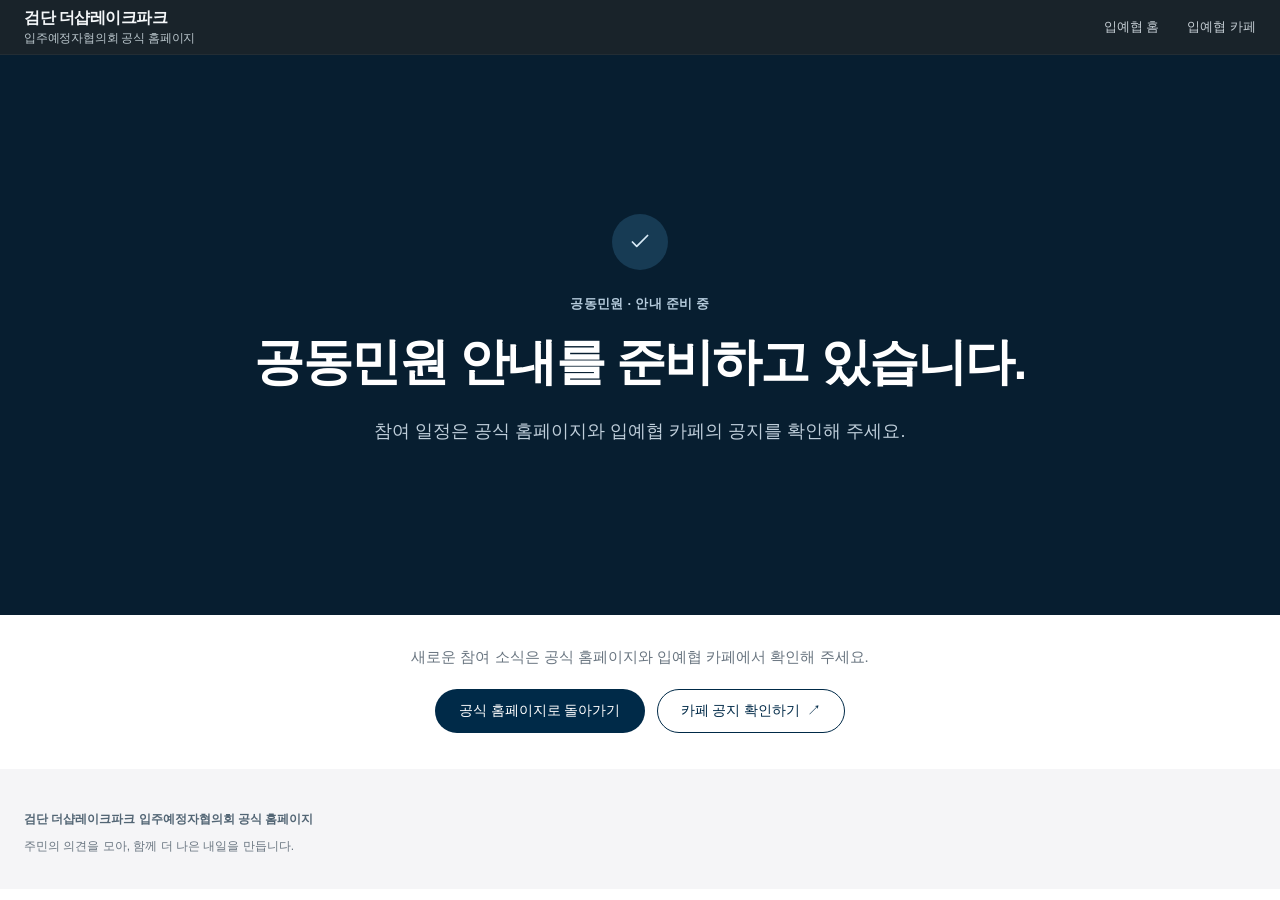
==== commit e3004483: "Redesign shared complaints page and close expired campaigns" ====
--- a/complaints/index.html
+++ b/complaints/index.html
@@ -4,67 +4,66 @@
   <meta charset="utf-8">
   <meta name="viewport" content="width=device-width, initial-scale=1">
   <meta name="theme-color" content="#002a48">
-  <title>공동민원·주민참여 | 검단 더샵 레이크파크 입주예정자협의회</title>
+  <title>공동민원·주민참여 | 검단 더샵레이크파크 입주예정자협의회</title>
   <meta name="description" content="문화예술회관을 포함한 검단구 복합청사 건립과 인천1호선 104역·인천순환3호선·대장홍대선 연결을 위한 주민의견 참여. 민원 문안 10종과 참여 마감 안내.">
   <meta property="og:type" content="website">
   <meta property="og:title" content="검단구 복합청사와 세 철도 연결 | 공동민원·주민참여">
-  <meta property="og:description" content="검단 더샵 레이크파크 입주예정자협의회. 문안을 선택하고 주민의견을 전해 주세요.">
+  <meta property="og:description" content="검단 더샵레이크파크 입주예정자협의회. 문안을 선택하고 주민의견을 전해 주세요.">
   <link rel="icon" href="data:,">
   <style>
-    :root{color-scheme:light;--brand:#002a48;--brand-hover:#123e5c;--blue-soft:#edf3f8;--ink:#1d1d1f;--muted:#606772;--line:#e3e6eb;--paper:#fff;--bg:#f5f5f7;--radius:22px}
-    *{box-sizing:border-box}
-    html{scroll-behavior:smooth;scroll-padding-top:90px}
-    body{margin:0;background:var(--bg);color:var(--ink);font-family:-apple-system,BlinkMacSystemFont,"Apple SD Gothic Neo","Malgun Gothic",sans-serif;font-size:16px;line-height:1.6;word-break:keep-all;overflow-wrap:anywhere;-webkit-font-smoothing:antialiased}
-    button,input,textarea{font:inherit}button,a{touch-action:manipulation;-webkit-tap-highlight-color:transparent}button{cursor:pointer}button:disabled{cursor:wait;opacity:.65}a{color:inherit}button:focus-visible,a:focus-visible,textarea:focus-visible,summary:focus-visible{outline:3px solid #237cc6;outline-offset:4px}
+    :root{color-scheme:light;--brand:#002a48;--navy:#071e30;--brand-hover:#174663;--blue-soft:#e8f3fa;--ink:#162635;--muted:#697580;--line:#dce1e5;--paper:#fff;--bg:#f5f5f7;--header-height:54px}
+    *{box-sizing:border-box}html{scroll-behavior:smooth;scroll-padding-top:74px}
+    body{margin:0;background:#fff;color:var(--ink);font-family:-apple-system,BlinkMacSystemFont,"Apple SD Gothic Neo","Noto Sans KR","Malgun Gothic",sans-serif;font-size:16px;line-height:1.6;word-break:keep-all;overflow-wrap:anywhere;-webkit-font-smoothing:antialiased}
+    h1,h2,h3,p{margin:0}button,input,textarea{font:inherit}button,a{touch-action:manipulation;-webkit-tap-highlight-color:transparent}button{cursor:pointer}button:disabled{cursor:default;opacity:.6}a{color:inherit}button:focus-visible,a:focus-visible,textarea:focus-visible,summary:focus-visible{outline:3px solid #0071e3;outline-offset:5px}
     svg{width:19px;height:19px;fill:none;stroke:currentColor;stroke-width:1.8;stroke-linecap:round;stroke-linejoin:round;flex-shrink:0}[hidden]{display:none!important}
-    .shell{width:min(1180px,calc(100% - 64px));margin-inline:auto}.skip{position:absolute;left:16px;top:-70px;background:white;padding:10px 16px;z-index:20}.skip:focus{top:10px}
-    .site-header{border-bottom:1px solid #e8e9ed;background:#ffffffed;position:sticky;top:0;z-index:5;backdrop-filter:blur(16px)}
-    .header-inner{height:72px;display:flex;align-items:center;justify-content:space-between;gap:24px}.brand{display:flex;align-items:center;gap:12px;text-decoration:none}.brand-name{font-size:16px;letter-spacing:-.4px;font-weight:750}.brand-name small{font-size:12px;font-weight:450;color:var(--muted);display:block;margin-top:0}.header-right{display:flex;gap:24px;align-items:center}.header-caption{font-size:13px;color:var(--muted)}.header-link{background:var(--brand);color:white;border-radius:99px;padding:8px 17px;font-size:13px;font-weight:650;text-decoration:none;min-height:38px;display:flex;align-items:center}
-    main{padding:28px 0 32px}.hero{margin-bottom:24px}.eyebrow{font-size:13px;font-weight:700;color:var(--brand);margin:0 0 7px;letter-spacing:.1px}h1{font-size:clamp(28px,2.65vw,38px);font-weight:750;letter-spacing:-1.4px;line-height:1.3;margin:0}h1 span{color:var(--brand)}.mobile-break{display:none}.intro{font-size:15px;color:var(--muted);margin:9px 0 0;line-height:1.7}
-    .schedule{display:grid;grid-template-columns:1fr 1fr 1.5fr;align-items:center;gap:0;background:var(--paper);border:1px solid var(--line);border-radius:18px;margin-bottom:24px;padding:20px 24px;box-shadow:0 3px 12px #002a4803}.schedule-cell{padding-right:20px}.schedule-cell+.schedule-cell{padding-left:24px;border-left:1px solid var(--line)}.schedule-label{font-size:12px;font-weight:550;color:var(--muted);display:flex;align-items:center;gap:8px;margin-bottom:6px}.timezone{font-size:11px;letter-spacing:.2px}.current-date{display:block;font-size:13px;color:var(--muted);line-height:1.5}.current-time{font-size:22px;line-height:1.25;font-weight:650;font-variant-numeric:tabular-nums;letter-spacing:-.4px}.deadline-date{display:block;font-size:18px;line-height:1.4;font-weight:650;letter-spacing:-.3px}.deadline-time{font-size:14px;color:var(--muted)}.remaining-cell{padding-right:0}.remaining-heading{display:flex;align-items:center;justify-content:space-between;gap:10px}.countdown{display:flex;align-items:baseline;gap:14px;white-space:nowrap;color:var(--brand);font-variant-numeric:tabular-nums;line-height:1.2;min-height:44px}.days-number{font-size:38px;font-weight:750;letter-spacing:-1.6px}.time-number{font-size:28px;font-weight:650;letter-spacing:-.7px}.unit{font-size:13px;color:var(--muted);margin-left:4px}.colon{font-size:20px;color:#b1b7bf;align-self:center;margin-inline:-8px}.deadline-state{font-size:11px;font-weight:650;padding:3px 9px;background:var(--blue-soft);color:var(--brand);border-radius:99px}.schedule[data-state="urgent"] .countdown,.schedule[data-state="urgent"] .deadline-state{color:#9b4311}.schedule[data-state="urgent"] .deadline-state{background:#fff0e3}.schedule[data-state="ended"] .countdown{color:var(--muted)}.ended-text{font-size:24px;line-height:1.6;font-weight:650}.schedule-notice{font-size:13px;color:var(--muted);grid-column:1/-1;margin:12px 0 0}
-    .workspace{display:grid;grid-template-columns:minmax(280px,.85fr) minmax(0,1.7fr);gap:24px;align-items:start}.brief{min-width:0}.brief-card{background:white;border:1px solid var(--line);border-radius:var(--radius);padding:24px}.section-top{display:flex;justify-content:space-between;align-items:center;gap:10px}.section-top h2,.composer-title h2{font-size:20px;line-height:1.4;letter-spacing:-.6px;margin:0;font-weight:700}.section-kicker{color:var(--muted);font-size:12px}.requests-list{padding:0;list-style:none;margin:16px 0 0}.requests-list li{padding:14px 0;border-top:1px solid #eceef1;display:flex;gap:11px}.request-no{font-size:11px;color:#84909b;padding-top:3px;font-variant-numeric:tabular-nums}.requests-list h3{font-size:15px;line-height:1.6;letter-spacing:-.3px;margin:0 0 2px;font-weight:650}.requests-list p{font-size:13px;line-height:1.7;margin:0;color:var(--muted)}.connection-note{margin:10px 0 0;padding:13px 14px;background:var(--blue-soft);color:var(--brand);font-size:13px;line-height:1.7;border-radius:12px}.connection-note strong{font-size:14px;display:block;margin-bottom:3px}.support-note{font-size:12px;color:var(--muted);line-height:1.8;margin:14px 0 0}.guide{padding:19px 3px 0}.guide h2{font-size:14px;font-weight:650;margin:0 0 10px}.step-line{display:flex;align-items:center;flex-wrap:wrap;gap:8px;font-size:13px;color:var(--muted)}.step-line b{color:var(--brand);font-weight:650}.step-arrow{color:#abb0b7}.guide details{margin-top:13px;border-top:1px solid var(--line);font-size:13px}.guide summary{min-height:44px;padding:12px 0;cursor:pointer;color:var(--muted)}.guide details p{font-size:13px;color:var(--muted);line-height:1.8;margin:0 0 12px}
-    .composer{min-width:0;background:white;border:1px solid var(--line);border-radius:var(--radius);box-shadow:0 8px 28px #002a4805;padding:24px}.composer-title{display:flex;align-items:center;justify-content:space-between;gap:12px}.counter{font-size:12px;color:var(--muted);font-variant-numeric:tabular-nums}.counter b{color:var(--brand);font-size:15px}.composer-intro{font-size:13px;color:var(--muted);margin:6px 0 16px}.choices{display:grid;grid-template-columns:repeat(10,minmax(0,1fr));gap:6px}.choice{min-height:42px;padding:0;border:1px solid transparent;border-radius:10px;background:var(--bg);color:var(--muted);font-size:14px;font-weight:600}.choice:hover{background:#e9edf2}.choice[aria-pressed="true"]{color:white;background:var(--brand);box-shadow:0 3px 7px #002a4815}.variant-row{display:flex;align-items:center;justify-content:space-between;gap:8px;margin:9px 0 13px;min-height:32px}.variant-label{font-size:12px;font-weight:650;color:var(--brand)}.switches{display:flex;gap:2px}.switches button{border:0;background:none;color:var(--muted);font-size:12px;padding:8px 10px;min-height:36px;border-radius:7px}.switches button:hover{background:var(--bg)}
-    .actions{display:grid;grid-template-columns:1.15fr 1fr;gap:9px}.button{min-height:48px;display:flex;align-items:center;justify-content:center;gap:8px;font-size:14px;line-height:1.5;font-weight:650;padding:11px 12px;border-radius:12px;border:1px solid transparent;text-decoration:none;text-align:center}.primary{background:var(--brand);color:white}.primary:hover{background:var(--brand-hover)}.secondary{border-color:#dce2e8;background:white;color:var(--brand)}.secondary:hover{background:var(--bg)}.status{font-size:12px;line-height:1.65;color:var(--muted);min-height:20px;margin:9px 0 18px}.status[data-success="true"]{color:var(--brand)}
-    .document{border-top:1px solid var(--line);padding-top:18px}.field-label{font-size:11px;color:var(--muted);display:block;font-weight:550;letter-spacing:.4px}.document h3{font-size:17px;line-height:1.6;letter-spacing:-.3px;margin:6px 0 14px;font-weight:650}.body-text{font-size:16px;line-height:1.85;white-space:pre-wrap;margin:6px 0 0;overflow-wrap:anywhere}.body-text[data-expanded="false"]{display:-webkit-box;-webkit-line-clamp:6;-webkit-box-orient:vertical;overflow:hidden}.expand-document{border:0;border-radius:8px;background:none;color:var(--brand);font-size:13px;font-weight:650;min-height:44px;padding:10px 0;margin-top:4px;text-align:left}.expand-document:hover{text-decoration:underline}.composer-foot{font-size:12px;line-height:1.7;color:var(--muted);padding-top:14px;margin-top:5px;border-top:1px solid var(--line)}
-    .manual{margin:12px 0 18px;padding:15px;background:#f3f5f8;border:1px solid var(--line);border-radius:12px}.manual p{margin:0 0 9px;font-size:13px}.manual textarea{display:block;width:100%;height:190px;border:1px solid #c6ced6;border-radius:8px;font-size:16px;line-height:1.7;padding:10px;resize:vertical}.manual button{border:1px solid #c6ced6;background:white;border-radius:8px;min-height:44px;margin-top:8px;padding:7px 14px;font-size:13px}.noscript{padding:14px;border:1px solid #d5dae1;margin-top:16px;background:white;border-radius:12px;font-size:14px}.footer{display:flex;justify-content:space-between;align-items:center;gap:16px;border-top:1px solid var(--line);padding:22px 0 28px;font-size:12px;color:var(--muted)}.footer p{margin:0}.footer strong{font-weight:550;color:#454b54}.footer-note{font-size:11px;text-align:right}
-    @media(max-width:1100px){.shell{width:calc(100% - 48px)}.workspace{gap:20px;grid-template-columns:minmax(250px,.8fr) minmax(0,1.4fr)}.brief-card,.composer{padding:20px}.schedule{grid-template-columns:1fr 1fr 1.35fr;padding:18px 20px}.schedule-cell+.schedule-cell{padding-left:20px}.countdown{gap:10px}.days-number{font-size:32px}.time-number{font-size:24px}.colon{margin-inline:-6px}.unit{margin-left:2px}.choices{gap:5px}.actions{grid-template-columns:1fr}.button{min-height:46px}.header-caption{display:none}}
-    @media(max-width:800px){html{scroll-padding-top:82px}.shell{width:calc(100% - 36px);max-width:680px}.header-inner{height:66px}.brand-name{font-size:14px}.header-link{padding:8px 13px;font-size:12px}.brand{gap:9px}main{padding-top:24px}.hero{margin-bottom:20px}h1{font-size:30px;letter-spacing:-1px;max-width:17em}.intro{font-size:14px;max-width:34em}.schedule{grid-template-columns:1fr 1fr;row-gap:16px;padding:19px 20px;margin-bottom:20px}.schedule-cell{padding-right:10px}.schedule-cell+.schedule-cell{padding-left:16px}.remaining-cell{grid-column:1/-1;border-left:0!important;border-top:1px solid var(--line);padding:15px 0 0!important}.remaining-heading{margin-bottom:6px}.countdown{gap:17px}.days-number{font-size:36px}.time-number{font-size:28px}.colon{margin-inline:-8px}.current-time{font-size:21px}.deadline-date{font-size:17px}.schedule-label{font-size:11px}.workspace{display:flex;flex-direction:column;gap:20px}.brief{display:contents}.brief-card{order:1;width:100%;padding:18px 20px}.composer{order:2;width:100%;padding:20px}.guide{order:3;width:100%;padding:0 2px}.requests-list{display:grid;grid-template-columns:1fr 1fr;column-gap:18px;margin-top:12px}.requests-list li{padding:10px 0;gap:7px}.requests-list h3{font-size:14px}.requests-list p{font-size:12px}.connection-note{margin-top:5px;padding:10px 12px;font-size:12px}.connection-note strong{font-size:13px}.support-note{display:none}.section-top h2{font-size:16px}.section-kicker{font-size:11px}.composer-title h2{font-size:19px}.actions{grid-template-columns:1.12fr 1fr}.body-text{font-size:16px;line-height:1.85}.body-text[data-expanded="false"]{-webkit-line-clamp:5}.footer{padding:18px 0 24px;flex-direction:column;align-items:flex-start;gap:5px}.footer-note{text-align:left}}
-    @media(max-width:440px){.shell{width:calc(100% - 32px)}.header-inner{gap:12px}.brand-name{font-size:13px}.brand-name small{font-size:11px}.header-link{padding:8px 12px}h1{font-size:28px}.schedule{padding:17px}.current-time{font-size:20px}.deadline-date{font-size:16px}.current-date,.deadline-time{font-size:12px}.schedule-cell+.schedule-cell{padding-left:12px}.countdown{gap:12px}.days-number{font-size:34px}.time-number{font-size:26px}.unit{font-size:12px}.colon{margin-inline:-5px}.remaining-heading .schedule-label{font-size:12px}.brief-card,.composer{padding:18px}.requests-list{column-gap:14px}.requests-list h3{font-size:13px}.requests-list p{font-size:12px}.request-no{display:none}.choices{grid-template-columns:repeat(5,minmax(0,1fr));gap:6px}.choice{min-height:44px}.variant-row{flex-wrap:wrap;margin-top:9px}.variant-label{font-size:12px}.switches button{min-height:40px}.button{font-size:13px;gap:6px;padding:11px 8px}.button svg{width:17px;height:17px}.actions{grid-template-columns:1fr}.status{font-size:11px}.document h3{font-size:16px}.section-kicker{display:none}}
-    @media(min-width:801px){.workspace{align-items:stretch}.brief{display:flex}.brief-card{flex:1;min-width:0}}
-    @media(prefers-reduced-motion:reduce){html{scroll-behavior:auto}}
-
-    .brand-name small{font-weight:600;color:var(--brand)}
-    .guide-link{display:flex;align-items:center;min-height:44px;color:var(--brand);font-size:14px;font-weight:650;text-decoration:none;white-space:nowrap}.guide-link:hover{text-decoration:underline}
-    .participation-guide{background:white;border:1px solid #cfdce7;border-radius:18px;padding:22px 24px;margin:0 0 24px}
-    .guide-title{display:flex;align-items:baseline;gap:14px;margin-bottom:17px}.guide-title h2{margin:0;font-size:21px;font-weight:750;letter-spacing:-.5px;color:var(--brand)}.guide-title p{margin:0;color:var(--muted);font-size:13px}
-    .guide-steps{display:grid;grid-template-columns:1fr 1fr 1.15fr;gap:20px;list-style:none;margin:0;padding:0}
-    .guide-steps li{display:flex;gap:11px}.guide-number{display:grid;place-items:center;flex-shrink:0;width:29px;height:29px;background:var(--brand);color:white;border-radius:50%;font-size:13px;font-weight:700;margin-top:1px}
-    .guide-steps h3{font-size:16px;font-weight:700;line-height:1.6;margin:0 0 5px;letter-spacing:-.3px}.guide-steps p{font-size:14px;line-height:1.8;margin:0;color:var(--muted)}.guide-steps p strong{font-weight:650;color:var(--brand)}
-    .submit-guidance{background:var(--blue-soft);border-radius:12px;margin-top:19px;padding:15px 17px}.submit-guidance h3{font-size:15px;font-weight:700;color:var(--brand);margin:0 0 8px}.submit-guidance ul{list-style:none;padding:0;margin:0;display:grid;gap:6px}.submit-guidance li{font-size:13px;line-height:1.8;color:#465463}.submit-guidance strong{color:var(--brand);font-weight:700}
-    .schedule .remaining-cell{background:#fff3eb;border:1px solid #f3d8c7;border-radius:14px;padding:13px 16px;margin-left:14px}.remaining-cell .schedule-label{color:#923f1d;font-weight:700}.countdown{color:#b1441b}.countdown .unit{color:#965535}.deadline-state{background:#ffe2d0;color:#943b18}
-    .schedule[data-state="urgent"] .remaining-cell{background:#fff0ed;border-color:#f1c5be}.schedule[data-state="urgent"] .countdown,.schedule[data-state="urgent"] .deadline-state{color:#b42318}.schedule[data-state="urgent"] .deadline-state{background:#ffe0da}
-    .schedule[data-state="ended"] .remaining-cell,.schedule[data-state="invalid"] .remaining-cell{background:#f2f3f5;border-color:var(--line)}.schedule[data-state="ended"] .remaining-cell .schedule-label,.schedule[data-state="invalid"] .remaining-cell .schedule-label{color:var(--muted)}.schedule[data-state="ended"] .deadline-state,.schedule[data-state="invalid"] .deadline-state{background:#e5e7eb;color:var(--muted)}
-    @media(max-width:1100px){.guide-steps{gap:15px;grid-template-columns:1fr 1fr 1.1fr}.guide-steps h3{font-size:15px}.guide-steps p{font-size:13px}.guide-steps br{display:none}.schedule .remaining-cell{padding:12px;margin-left:10px}.countdown{gap:8px}}
-    @media(max-width:800px){.participation-guide{padding:20px;margin-bottom:20px}.guide-title{flex-wrap:wrap;gap:3px 12px}.guide-title h2{font-size:20px}.guide-steps{grid-template-columns:1fr;gap:16px}.guide-steps h3{font-size:16px}.guide-steps p{font-size:14px}.submit-guidance{padding:14px;margin-top:18px}.submit-guidance li{font-size:13px}.schedule .remaining-cell{margin-left:0;padding:14px!important;border:1px solid #f3d8c7!important}.header-right{gap:14px}}
-    @media(max-width:440px){.guide-link{font-size:12px;min-height:40px}.header-right{gap:10px}.header-link{padding:8px 10px}.header-inner{gap:8px}.brand-name{font-size:13px}.brand-name small{font-size:11px}.participation-guide{padding:18px}.guide-title p{font-size:12px}.schedule .remaining-cell{padding:12px!important}.countdown{gap:6px}.days-number{font-size:32px}.time-number{font-size:22px}.countdown .unit{font-size:11px}}
-    @media(max-width:360px){.header-right{gap:6px}.header-link{font-size:11px;padding:8px}.guide-link{font-size:11px}.brand-name{font-size:12px}.brand-name small{font-size:10px}}
-    @media(max-width:440px){.header-inner{height:auto;min-height:66px;padding:10px 0;flex-wrap:wrap;gap:4px}.header-right{margin-left:auto;gap:12px}.home-return{font-size:12px}}
-    @media print{.participation-guide{display:none!important}}
-    @media print{.site-header,.hero,.schedule,.brief,.guide,.composer-title,.composer-intro,.choices,.variant-row,.actions,.status,.manual,.expand-document,.composer-foot,.footer{display:none!important}body{background:white}.shell{width:100%;max-width:none}main{padding:0}.workspace{display:block}.composer{border:0;padding:0;box-shadow:none}.document{border:0}.body-text[data-expanded="false"]{display:block;overflow:visible;-webkit-line-clamp:unset}}
+    .visually-hidden{position:absolute;width:1px;height:1px;padding:0;margin:-1px;overflow:hidden;clip:rect(0,0,0,0);white-space:nowrap;border:0}
+    .shell{width:min(1200px,calc(100% - 64px));margin-inline:auto}.skip{position:fixed;left:16px;top:-80px;background:white;color:var(--brand);padding:10px 18px;border-radius:8px;z-index:100;text-decoration:none}.skip:focus{top:12px}
+    .site-header{background:rgba(16,27,34,.96);color:#f4f7f9;position:sticky;top:0;z-index:30;border-bottom:1px solid #ffffff0c;-webkit-backdrop-filter:blur(20px);backdrop-filter:blur(20px)}
+    .header-inner{width:calc(100% - 48px);min-height:var(--header-height);margin-inline:auto;display:flex;align-items:center;justify-content:space-between;gap:28px}.brand{display:flex;min-height:44px;align-items:center;min-width:0;text-decoration:none;line-height:1.35}.brand-name{display:block;color:#f4f7f9;font-size:16px;letter-spacing:-.5px;font-weight:650}.brand-name small{font-size:11.5px;font-weight:500;color:#bbc7cd;display:block;margin-top:2px;letter-spacing:-.2px}.header-right{display:flex;margin-left:auto;align-items:center;justify-content:flex-end;gap:28px}.guide-link,.header-link{display:inline-flex;align-items:center;min-height:44px;color:#c5ced4;font-size:13px;white-space:nowrap;text-decoration:none}.guide-link:hover,.header-link:hover{color:#fff}.menu-toggle{display:none;width:44px;height:44px;padding:10px;border:0;border-radius:8px;background:transparent;color:white;flex-shrink:0}.menu-toggle svg{width:24px;height:24px}
+    .campaign-hero{background:var(--navy);color:white;padding:64px 24px 68px;text-align:center}.eyebrow{font-size:13px;font-weight:600;letter-spacing:.3px;color:#b5cbdc;margin:0 0 15px}.campaign-hero h1{font-size:clamp(34px,3.5vw,52px);font-weight:700;letter-spacing:-1.8px;line-height:1.22}.campaign-hero h1 span{color:#b8d9ef}.intro{font-size:18px;color:#bfceda;margin:18px auto 0;line-height:1.65;max-width:750px}.mobile-break{display:none}
+    .closed-screen{min-height:calc(100svh - 54px - 120px);display:flex;flex-direction:column}.closed-hero{flex:1;display:flex;align-items:center;justify-content:center;background:var(--navy);color:white;text-align:center;padding:72px 24px 80px}.closed-copy{width:min(800px,100%)}.closed-mark{display:grid;place-items:center;width:56px;height:56px;border-radius:50%;margin:0 auto 24px;background:#173b54;color:#d8eaf7}.closed-mark svg{width:26px;height:26px;stroke-width:1.6}.closed-hero .eyebrow{margin-bottom:16px}.closed-hero h1{font-size:clamp(32px,3.9vw,56px);font-weight:700;line-height:1.25;letter-spacing:-1.8px;outline-offset:8px}.closed-message{font-size:18px;line-height:1.8;margin:22px auto 0;color:#bfceda}.closed-campaign{font-size:13px;color:#99b1c4;margin-top:26px}.closed-campaign time{white-space:nowrap}.closed-followup{background:#fff;text-align:center;padding:30px 24px 36px;border-bottom:12px solid #f5f5f7}.closed-followup p{font-size:15px;color:var(--muted)}.closed-actions{display:flex;justify-content:center;flex-wrap:wrap;gap:12px;margin-top:20px}
+    .button{min-height:44px;max-width:100%;display:inline-flex;align-items:center;justify-content:center;gap:7px;font-size:14px;line-height:1.4;font-weight:500;padding:11px 23px;border-radius:999px;border:1px solid transparent;text-decoration:none;text-align:center;transition:background .16s,border-color .16s}.primary{background:var(--brand);color:white}.primary:hover{background:var(--brand-hover)}.secondary{border-color:var(--brand);background:transparent;color:var(--brand)}.secondary:hover{background:#002a480d}
+    .campaign-content{padding:0 0 48px}.schedule{display:grid;grid-template-columns:1fr 1fr 1.55fr;align-items:center;gap:0;background:white;margin:0;padding:32px 0;border-bottom:1px solid var(--line)}.schedule-cell{padding-right:24px}.schedule-cell+.schedule-cell{padding-left:28px;border-left:1px solid var(--line)}.schedule-label{font-size:12px;font-weight:550;color:var(--muted);display:flex;align-items:center;gap:8px;margin-bottom:8px}.timezone{font-size:11px;letter-spacing:.2px}.current-date{display:block;font-size:13px;color:var(--muted);line-height:1.5}.current-time{font-size:24px;line-height:1.4;font-weight:600;font-variant-numeric:tabular-nums;letter-spacing:-.5px}.deadline-date{display:block;font-size:20px;line-height:1.4;font-weight:600;letter-spacing:-.4px}.deadline-time{font-size:13px;color:var(--muted)}.remaining-cell{padding-right:0}.remaining-heading{display:flex;align-items:center;justify-content:space-between;gap:10px}.countdown{display:flex;align-items:baseline;gap:12px;white-space:nowrap;color:#9b4311;font-variant-numeric:tabular-nums;line-height:1.3;min-height:44px}.days-number{font-size:36px;font-weight:650;letter-spacing:-1.4px}.time-number{font-size:26px;font-weight:550;letter-spacing:-.7px}.unit{font-size:12px;color:#8b614b;margin-left:4px}.deadline-state{font-size:11px;font-weight:550;padding:3px 10px;background:#fff0e3;color:#9b4311;border-radius:99px}.schedule[data-state="urgent"] .countdown{color:#b42318}.schedule[data-state="urgent"] .deadline-state{background:#fff0ed;color:#b42318}.schedule-notice{grid-column:1/-1;margin:12px 0 0;font-size:13px;color:var(--muted)}
+    .participation-guide{background:var(--blue-soft);padding:32px;margin:32px 0}.guide-title{display:flex;align-items:baseline;gap:16px;margin-bottom:24px}.guide-title h2{font-size:28px;font-weight:700;letter-spacing:-.9px;color:var(--brand)}.guide-title p{color:#5b6c79;font-size:14px}.guide-steps{display:grid;grid-template-columns:1fr 1fr 1.15fr;gap:24px;list-style:none;margin:0;padding:0}.guide-steps li{display:flex;gap:12px}.guide-number{display:grid;place-items:center;flex-shrink:0;width:28px;height:28px;background:var(--brand);color:white;border-radius:50%;font-size:12px;font-weight:600;margin-top:3px}.guide-steps h3{font-size:16px;font-weight:650;line-height:1.6;margin-bottom:6px;letter-spacing:-.3px}.guide-steps p{font-size:14px;line-height:1.8;color:#5b6c79}.guide-steps p strong{font-weight:600;color:var(--brand)}.submit-guidance{border-top:1px solid #cbdbe7;margin-top:26px;padding-top:22px}.submit-guidance h3{font-size:17px;font-weight:650;color:var(--brand);margin-bottom:12px}.submit-guidance ul{list-style:none;padding:0;margin:0;display:grid;gap:8px}.submit-guidance li{font-size:13px;line-height:1.8;color:#526574}.submit-guidance strong{color:var(--brand);font-weight:650}
+    .workspace{display:grid;grid-template-columns:minmax(280px,.85fr) minmax(0,1.7fr);gap:12px;align-items:stretch}.brief{min-width:0;display:flex}.brief-card{background:var(--navy);color:white;padding:32px;flex:1;min-width:0}.section-top{display:flex;justify-content:space-between;align-items:center;gap:12px}.section-top h2,.composer-title h2{font-size:26px;line-height:1.4;letter-spacing:-.8px;font-weight:700}.section-kicker{color:#a5bbcc;font-size:11px;white-space:nowrap}.requests-list{padding:0;list-style:none;margin:24px 0 0}.requests-list li{padding:22px 0;border-top:1px solid #ffffff22;display:flex;gap:12px}.request-no{font-size:11px;color:#8daabe;padding-top:4px;font-variant-numeric:tabular-nums}.requests-list h3{font-size:16px;line-height:1.55;letter-spacing:-.35px;margin-bottom:6px;font-weight:600}.requests-list p{font-size:13px;line-height:1.75;color:#aec4d4}.connection-note{margin:8px 0 0;padding:22px 0 0;border-top:1px solid #ffffff22;color:#b6cbdc;font-size:13px;line-height:1.8}.connection-note strong{color:#e3eff8;font-size:15px;display:block;margin-bottom:6px;font-weight:600}.support-note{font-size:11px;color:#98afc1;line-height:1.8;margin-top:24px}
+    .composer{min-width:0;background:var(--bg);padding:32px}.composer-title{display:flex;align-items:center;justify-content:space-between;gap:12px}.counter{font-size:12px;color:var(--muted);font-variant-numeric:tabular-nums;white-space:nowrap}.counter b{color:var(--brand);font-size:15px}.composer-intro{font-size:14px;color:var(--muted);margin:9px 0 22px}.choices{display:grid;grid-template-columns:repeat(10,minmax(0,1fr));gap:6px}.choice{min-height:44px;padding:0;border:1px solid transparent;border-radius:9px;background:#fff;color:#697580;font-size:14px;font-weight:550}.choice:hover{background:#e8f0f6}.choice[aria-pressed="true"]{color:white;background:var(--brand)}.variant-row{display:flex;align-items:center;justify-content:space-between;gap:10px;margin:10px 0 20px;min-height:36px}.variant-label{font-size:12px;font-weight:600;color:var(--brand)}.switches{display:flex;gap:2px}.switches button{border:0;background:none;color:var(--muted);font-size:12px;padding:8px 10px;min-height:40px;border-radius:7px}.switches button:hover{background:#e8edf2}
+    .actions{display:grid;grid-template-columns:1.15fr 1fr;gap:12px}.actions .button{padding-inline:15px}.status{font-size:12px;line-height:1.7;color:var(--muted);min-height:20px;margin:12px 0 24px}.document{border-top:1px solid var(--line);padding-top:24px}.field-label{font-size:11px;color:var(--muted);display:block;font-weight:500;letter-spacing:.3px}.document h3{font-size:19px;line-height:1.6;letter-spacing:-.4px;margin:8px 0 22px;font-weight:650}.body-text{font-size:16px;line-height:1.9;white-space:pre-wrap;margin:8px 0 0;overflow-wrap:anywhere}.body-text[data-expanded="false"]{display:-webkit-box;-webkit-line-clamp:6;-webkit-box-orient:vertical;overflow:hidden}.expand-document{border:0;border-radius:8px;background:none;color:var(--brand);font-size:13px;font-weight:600;min-height:44px;padding:10px 0;margin-top:10px;text-align:left}.expand-document:hover{text-decoration:underline}.composer-foot{font-size:11px;line-height:1.8;color:var(--muted);padding-top:20px;margin-top:16px;border-top:1px solid var(--line)}
+    .manual{margin:14px 0 24px;padding:18px;background:#e8edf2;border:1px solid var(--line);border-radius:12px}.manual p{margin-bottom:10px;font-size:13px}.manual textarea{display:block;width:100%;height:190px;border:1px solid #c6ced6;border-radius:8px;font-size:16px;line-height:1.7;padding:12px;resize:vertical}.manual button{border:1px solid #c6ced6;background:white;border-radius:99px;min-height:44px;margin-top:10px;padding:8px 18px;font-size:13px}
+    .footer{padding:28px 24px 32px;background:var(--bg);color:var(--muted);font-size:12px;line-height:1.8;text-align:left}.footer strong{display:block;font-weight:600;color:#526574}.footer p+p{margin-top:5px}.noscript{padding:0 24px 20px;background:white;text-align:center;font-size:13px;color:var(--muted)}
+    @media(max-width:1100px){.workspace{grid-template-columns:minmax(260px,.85fr) minmax(0,1.5fr)}.brief-card,.composer{padding:26px}.section-top h2,.composer-title h2{font-size:23px}.section-kicker{display:none}.schedule-cell{padding-right:16px}.schedule-cell+.schedule-cell{padding-left:20px}.countdown{gap:7px}.days-number{font-size:30px}.time-number{font-size:22px}.countdown .unit{font-size:11px;margin-left:2px}.guide-steps{gap:18px}.guide-steps br{display:none}.actions{grid-template-columns:1fr}}
+    @media(max-width:800px){.shell{width:calc(100% - 40px)}.campaign-hero{padding:48px 24px 52px}.campaign-hero h1{font-size:36px}.intro{font-size:16px;max-width:32em}.schedule{grid-template-columns:1fr 1fr;row-gap:20px;padding:26px 0}.schedule-cell{padding-right:12px}.schedule-cell+.schedule-cell{padding-left:20px}.remaining-cell{grid-column:1/-1;border-left:0!important;border-top:1px solid var(--line);padding:20px 0 0!important}.countdown{gap:14px}.days-number{font-size:34px}.time-number{font-size:26px}.countdown .unit{font-size:12px}.current-time{font-size:23px}.deadline-date{font-size:19px}.participation-guide{padding:26px;margin:26px 0}.guide-title{flex-wrap:wrap;gap:5px 14px}.guide-title h2{font-size:26px}.guide-steps{grid-template-columns:1fr;gap:20px}.guide-steps h3{font-size:16px}.guide-steps p{font-size:14px}.workspace{grid-template-columns:1fr}.brief-card,.composer{padding:28px}.section-top h2,.composer-title h2{font-size:26px}.requests-list{display:grid;grid-template-columns:1fr 1fr;column-gap:24px;margin-top:20px}.requests-list li{padding:18px 0}.requests-list h3{font-size:15px}.support-note{margin-top:18px}.actions{grid-template-columns:1.12fr 1fr}.body-text[data-expanded="false"]{-webkit-line-clamp:5}.campaign-content{padding-bottom:26px}.closed-hero{padding:64px 24px 70px}.closed-hero h1{font-size:42px}.closed-message{font-size:16px}.closed-campaign{font-size:12px}}
+    @media(max-width:640px){.header-inner{width:calc(100% - 32px);gap:12px;flex-wrap:wrap}.brand-name{font-size:14px}.brand-name small{font-size:10.5px}.header-right{gap:20px;flex-wrap:wrap}.guide-link,.header-link{font-size:12px}.site-header[data-enhanced="true"] .menu-toggle{display:block}.site-header[data-enhanced="true"] .header-right{display:none;flex-basis:100%;align-items:flex-start;padding-bottom:12px;gap:0}.site-header[data-enhanced="true"][data-menu-open="true"] .header-right{display:flex;flex-direction:column}.site-header[data-enhanced="true"] .guide-link,.site-header[data-enhanced="true"] .header-link{width:100%;font-size:14px;min-height:44px}.closed-screen{min-height:calc(100svh - 54px - 114px)}}
+    @media(max-width:440px){.shell{width:calc(100% - 32px)}.campaign-hero{padding:40px 20px 44px}.campaign-hero h1{font-size:30px;letter-spacing:-1.15px}.intro{font-size:14px;margin-top:16px}.eyebrow{font-size:12px}.schedule-label{font-size:11px}.current-time{font-size:21px}.deadline-date{font-size:17px}.current-date,.deadline-time{font-size:12px}.schedule-cell+.schedule-cell{padding-left:16px}.countdown{gap:10px}.days-number{font-size:31px}.time-number{font-size:23px}.countdown .unit{font-size:11px}.participation-guide{padding:22px 20px}.guide-title h2{font-size:24px}.guide-title p{font-size:12px}.guide-steps p{font-size:13px}.submit-guidance li{font-size:12px}.brief-card,.composer{padding:24px 20px}.requests-list{gap:0 16px}.requests-list li{gap:7px}.requests-list h3{font-size:14px}.requests-list p{font-size:12px}.section-top h2,.composer-title h2{font-size:23px}.choices{grid-template-columns:repeat(5,minmax(0,1fr));gap:7px}.choice{min-height:44px}.variant-row{flex-wrap:wrap;margin-bottom:16px}.actions{grid-template-columns:1fr}.document h3{font-size:17px}.closed-hero{padding:52px 22px 58px}.closed-hero h1{font-size:32px;letter-spacing:-1.1px}.closed-message{font-size:15px;margin-top:20px}.closed-campaign{font-size:11px;line-height:1.9;margin-top:22px}.closed-campaign span{display:block}.closed-followup{padding:26px 20px 30px}.closed-followup p{font-size:13px}.closed-actions{gap:10px}.closed-actions .button{font-size:13px;padding-inline:18px}.footer{padding:24px 16px 28px;font-size:11px}}
+    @media(prefers-reduced-motion:reduce){html{scroll-behavior:auto}.button{transition:none}}
+    @media print{.site-header,.campaign-hero,.schedule,.participation-guide,.brief,.composer-title,.composer-intro,.choices,.variant-row,.actions,.status,.manual,.expand-document,.composer-foot,.footer,.closed-actions{display:none!important}body{background:white}.shell{width:100%;max-width:none}.campaign-content{padding:0}.workspace{display:block}.composer{background:white;padding:0}.document{border:0}.body-text[data-expanded="false"]{display:block;overflow:visible;-webkit-line-clamp:unset}.closed-screen{min-height:0}.closed-hero{background:white;color:var(--ink);padding:24px}.closed-hero .eyebrow,.closed-message,.closed-campaign{color:var(--muted)}.closed-mark{display:none}.closed-followup{border:0}}
   </style>
 </head>
 <body id="top">
-  <a class="skip" href="#templates">민원 문안으로 바로 가기</a>
-  <header class="site-header"><div class="shell header-inner">
-    <a class="brand" href="#top" aria-label="검단 더샵 레이크파크 입주예정자협의회 공식, 페이지 맨 위로"><span class="brand-name">검단 더샵 레이크파크<small>입주예정자협의회 공식</small></span></a>
-    <div class="header-right"><a class="guide-link home-return" href="../index.html">입예협 홈</a><a class="guide-link" href="#participation-guide">참여방법</a><a class="header-link" href="#templates">문안 선택하기</a></div>
+  <a class="skip" href="#main">본문으로 바로 가기</a>
+  <header class="site-header" id="site-header"><div class="header-inner">
+    <a class="brand" href="../index.html#top" aria-label="검단 더샵레이크파크 입주예정자협의회 공식 홈페이지로 이동"><span class="brand-name">검단 더샵레이크파크<small>입주예정자협의회 공식 홈페이지</small></span></a>
+    <button class="menu-toggle" id="menu-toggle" type="button" aria-expanded="false" aria-controls="header-navigation" aria-label="메뉴 열기" hidden><svg aria-hidden="true" viewBox="0 0 24 24"><path d="M3 8h18M3 16h18"/></svg></button>
+    <nav class="header-right" id="header-navigation" aria-label="주요 메뉴"><a class="guide-link home-return" href="../index.html">입예협 홈</a><a class="guide-link" data-cafe-link href="https://cafe.naver.com/tslp" target="_blank" rel="noopener noreferrer">입예협 카페<span class="visually-hidden"> (새 탭)</span></a><a class="guide-link" data-active-navigation href="#participation-guide" hidden>참여방법</a><a class="header-link" data-active-navigation href="#templates" hidden>문안 선택하기</a></nav>
   </div></header>
-  <main class="shell" id="main">
-    <section class="hero" aria-labelledby="campaign-title">
+  <main id="main">
+    <!-- 종료 안내가 기본 화면입니다. 설정과 마감일을 확인한 뒤에만 참여 화면을 엽니다. -->
+    <section class="closed-screen" id="campaign-closed" aria-labelledby="closed-title">
+      <div class="closed-hero"><div class="closed-copy">
+        <div class="closed-mark" aria-hidden="true"><svg viewBox="0 0 24 24"><path d="m5 12 4 4 10-10"/></svg></div>
+        <p class="eyebrow" id="closed-kicker">공동민원 · 참여 종료</p>
+        <h1 id="closed-title" tabindex="-1">이번 공동민원 참여가<br>종료되었습니다.</h1>
+        <p class="closed-message" id="closed-message">함께해 주셔서 감사합니다.<br>다음 공동민원은 준비되는 대로 안내하겠습니다.</p>
+        <p class="closed-campaign" id="closed-campaign"><span>검단구 복합청사와 세 철도 연결</span> · <time id="closed-deadline" datetime="2026-09-30T23:00:00+09:00">2026.09.30 오후 11시 참여 마감</time></p>
+      </div></div>
+      <div class="closed-followup"><p>새로운 참여 소식은 공식 홈페이지와 입예협 카페에서 확인해 주세요.</p><div class="closed-actions"><a class="button primary" href="../index.html">공식 홈페이지로 돌아가기</a><a class="button secondary" data-cafe-link href="https://cafe.naver.com/tslp" target="_blank" rel="noopener noreferrer">카페 공지 확인하기 <span aria-hidden="true">↗</span></a></div></div>
+    </section>
+    <div id="campaign-active" hidden inert>
+    <section class="campaign-hero" aria-labelledby="campaign-title">
       <p class="eyebrow">공동민원 · 주민참여</p>
       <h1 id="campaign-title">검단구 복합청사와 <span>세 철도 연결</span></h1>
       <p class="intro">문화예술회관을 품은 신청사, 세 노선이 만나는 환승거점.<br class="mobile-break"> 주민의 의견을 계획에 담아 주세요.</p>
     </section>
+    <div class="shell campaign-content">
     <section class="schedule" id="schedule" aria-label="공동민원 참여 일정" data-state="active">
       <div class="schedule-cell"><div class="schedule-label">현재 시각 <span class="timezone">KST</span></div><time id="current-clock" aria-live="off"><span class="current-date" id="current-date">한국시간</span><span class="current-time" id="current-time">확인 중</span></time></div>
       <div class="schedule-cell"><div class="schedule-label">공동민원 참여 마감</div><time id="deadline" datetime="2026-09-30T23:00:00+09:00"><span class="deadline-date" id="deadline-date">2026.09.30 (수)</span><span class="deadline-time" id="deadline-time">오후 11시</span></time></div>
@@ -111,7 +110,7 @@
         <p class="composer-intro">같은 목표, 서로 다른 관점. 내 의견에 맞는 문안을 선택하세요.</p>
         <div class="choices" role="group" aria-label="민원 문안 10종 선택" id="choices"></div>
         <div class="variant-row"><span class="variant-label" id="variant-label">통합계획 반영형</span><div class="switches"><button type="button" id="previous" class="js-only" disabled aria-label="이전 문안">← 이전</button><button type="button" id="next" class="js-only" disabled aria-label="다음 문안">다음 →</button></div></div>
-        <div class="actions"><button class="button primary js-only" id="copy" type="button" disabled><svg aria-hidden="true" viewBox="0 0 24 24"><rect x="8" y="8" width="12" height="13" rx="2"/><path d="M16 8V3H4v13h4"/></svg><span id="copy-label">제목 + 본문 복사하기</span></button><a class="button secondary" href="https://www.epeople.go.kr/" target="_blank" rel="noopener noreferrer" aria-label="국민신문고로 이동, 새 탭에서 열림">국민신문고로 이동<svg aria-hidden="true" viewBox="0 0 24 24"><path d="M14 4h6v6M20 4l-9 9M10 4H4v16h16v-6"/></svg></a></div>
+        <div class="actions"><button class="button primary js-only" id="copy" type="button" disabled><svg aria-hidden="true" viewBox="0 0 24 24"><rect x="8" y="8" width="12" height="13" rx="2"/><path d="M16 8V3H4v13h4"/></svg><span id="copy-label">제목 + 본문 복사하기</span></button><a class="button secondary" id="epeople-link" href="https://www.epeople.go.kr/" target="_blank" rel="noopener noreferrer" aria-label="국민신문고로 이동, 새 탭에서 열림">국민신문고로 이동<svg aria-hidden="true" viewBox="0 0 24 24"><path d="M14 4h6v6M20 4l-9 9M10 4H4v16h16v-6"/></svg></a></div>
         <p class="status" id="copy-status" role="status" aria-live="polite" aria-atomic="true">전체 문안이 복사됩니다. 제출은 국민신문고에서 직접 해 주세요.</p>
         <div class="manual" id="manual-copy" hidden><p id="manual-help">자동 복사가 지원되지 않습니다. 아래 내용을 전체 선택한 뒤 직접 복사해 주세요.</p><textarea id="manual-text" readonly aria-label="직접 복사할 제목과 본문" aria-describedby="manual-help"></textarea><button id="select-all" type="button">전체 선택</button></div>
         <article class="document" aria-label="선택한 민원 문안"><span class="field-label">제목</span><h3 id="complaint-title">검단구 문화예술회관 포함 복합청사 건립 및 3개 철도 통합 환승계획 반영 요청</h3><span class="field-label">본문</span><div class="body-text" id="complaint-body" data-expanded="true" role="region" aria-label="민원 본문">안녕하십니까. 검단의 장기적인 발전과 주민의 공공서비스 이용 편의를 위해 검단구 신청사 건립 방향에 관한 의견을 드립니다. 업무14 부지의 신청사를 문화예술회관과 주민 문화·체육·공공시설을 갖춘 복합청사로 건립하고, 인천1호선 104역·인천순환3호선·대장홍대선을 모두 연결하는 환승거점으로 조성해 주십시오. 이 두 가지를 신청사와 주변 생활권 계획의 핵심 목표로 반영해 주시기 바랍니다.
@@ -132,13 +131,143 @@
         <div class="composer-foot">표시된 마감은 협의회의 공동민원 참여 일정이며, 국민신문고 자체의 접수 종료 시각은 아닙니다. 철도 관련 민원은 소관 기관에 따라 이송될 수 있습니다.</div>
       </section>
     </div>
-    <noscript><div class="noscript">문안 전환·자동 복사·실시간 시각 표시에는 JavaScript가 필요합니다. 현재 표시된 문안을 직접 선택해 복사할 수 있으며, 국민신문고 이동 링크는 그대로 이용할 수 있습니다.</div></noscript>
+    </div>
+    </div>
   </main>
-  <footer class="shell footer"><p><strong>검단 더샵 레이크파크 입주예정자협의회</strong></p><p class="footer-note">개인정보와 실제 민원 접수건수를 수집·집계하지 않습니다.</p></footer>
+  <noscript><div class="noscript">최신 참여 일정은 입예협 카페의 공지를 확인해 주세요.</div></noscript>
+  <footer class="footer"><p><strong>검단 더샵레이크파크 입주예정자협의회 공식 홈페이지</strong></p><p>주민의 의견을 모아, 함께 더 나은 내일을 만듭니다.</p></footer>
+  <script src="../site.config.js"></script>
+  <script id="campaign-access">
+    (() => {
+      'use strict';
+      const active = document.getElementById('campaign-active');
+      const closed = document.getElementById('campaign-closed');
+      const header = document.getElementById('site-header');
+      const menuButton = document.getElementById('menu-toggle');
+      const activeNavigation = document.querySelectorAll('[data-active-navigation]');
+      const $ = id => document.getElementById(id);
+      let wasOpen = false;
+      let lastState = '';
+      let closeTimer;
+      function readCampaign() {
+        const config = window.COUNCIL_SITE && window.COUNCIL_SITE.campaign;
+        if (!config || typeof config.enabled !== 'boolean' || typeof config.deadline !== 'string') return { state: 'unavailable' };
+        const match = config.deadline.match(/^(\d{4})-(\d{2})-(\d{2})T(\d{2}):(\d{2}):(\d{2})(Z|[+-]\d{2}:\d{2})$/);
+        if (!match) return { state: 'unavailable' };
+        const [, y, mo, d, h, mi, sec, offset] = match;
+        const local = new Date(Date.UTC(+y, +mo - 1, +d, +h, +mi, +sec));
+        if (local.getUTCFullYear() !== +y || local.getUTCMonth() + 1 !== +mo || local.getUTCDate() !== +d || local.getUTCHours() !== +h || local.getUTCMinutes() !== +mi || local.getUTCSeconds() !== +sec || (offset !== 'Z' && (+offset.slice(1, 3) > 14 || +offset.slice(4) > 59))) return { state: 'unavailable' };
+        const deadlineMs = Date.parse(config.deadline);
+        let dateFormatter, timeFormatter, deadlineTimeFormatter;
+        try {
+          if (typeof config.timeZone !== 'string' || !config.timeZone) return { state: 'unavailable' };
+          dateFormatter = new Intl.DateTimeFormat('ko-KR', { timeZone: config.timeZone, year: 'numeric', month: '2-digit', day: '2-digit', weekday: 'short' });
+          timeFormatter = new Intl.DateTimeFormat('ko-KR', { timeZone: config.timeZone, hour: '2-digit', minute: '2-digit', second: '2-digit', hourCycle: 'h23' });
+          deadlineTimeFormatter = new Intl.DateTimeFormat('ko-KR', { timeZone: config.timeZone, hour: 'numeric', minute: '2-digit', hour12: true });
+        } catch (_) { return { state: 'unavailable' }; }
+        if (!Number.isFinite(deadlineMs)) return { state: 'unavailable' };
+        return { ...config, deadlineMs, dateFormatter, timeFormatter, deadlineTimeFormatter, state: !config.enabled ? 'disabled' : Date.now() >= deadlineMs ? 'ended' : 'open' };
+      }
+      function koreanDate(date, formatter) {
+        const parts = Object.fromEntries(formatter.formatToParts(date).map(p => [p.type, p.value]));
+        return `${parts.year}.${parts.month}.${parts.day} (${parts.weekday})`;
+      }
+      function setMenu(open) {
+        header.setAttribute('data-menu-open', String(open));
+        menuButton.setAttribute('aria-expanded', String(open));
+        menuButton.setAttribute('aria-label', open ? '메뉴 닫기' : '메뉴 열기');
+      }
+      function render() {
+        clearTimeout(closeTimer);
+        const campaign = readCampaign();
+        const open = campaign.state === 'open';
+        const focusWasActive = active.contains(document.activeElement) || Array.from(activeNavigation).includes(document.activeElement);
+        // Always close before replacing state or updating the schedule.
+        active.hidden = !open;
+        active.toggleAttribute('inert', !open);
+        closed.hidden = open;
+        activeNavigation.forEach(link => link.hidden = !open);
+        document.body.setAttribute('data-campaign-state', campaign.state);
+        if (!open) {
+          $('manual-copy').hidden = true;
+          $('manual-text').value = '';
+          document.querySelectorAll('#campaign-active button').forEach(button => button.disabled = true);
+          if (campaign.state === 'unavailable') {
+            $('closed-kicker').textContent = '공동민원 · 안내 준비 중';
+            $('closed-title').textContent = '공동민원 안내를 준비하고 있습니다.';
+            $('closed-message').textContent = '참여 일정은 공식 홈페이지와 입예협 카페의 공지를 확인해 주세요.';
+            $('closed-campaign').hidden = true;
+          } else {
+            $('closed-kicker').textContent = '공동민원 · 참여 종료';
+            $('closed-title').innerHTML = '이번 공동민원 참여가<br>종료되었습니다.';
+            $('closed-message').innerHTML = '함께해 주셔서 감사합니다.<br>다음 공동민원은 준비되는 대로 안내하겠습니다.';
+            $('closed-campaign').hidden = campaign.state === 'disabled';
+            $('closed-deadline').dateTime = campaign.deadline;
+            $('closed-deadline').textContent = `${koreanDate(new Date(campaign.deadlineMs), campaign.dateFormatter)} ${campaign.deadlineTimeFormatter.format(new Date(campaign.deadlineMs))} 참여 마감`;
+          }
+          if (wasOpen) {
+            setMenu(false);
+            if (focusWasActive) $('closed-title').focus();
+          }
+        } else {
+          const now = new Date();
+          $('current-clock').dateTime = now.toISOString();
+          $('current-date').textContent = koreanDate(now, campaign.dateFormatter);
+          $('current-time').textContent = campaign.timeFormatter.format(now);
+          $('deadline').dateTime = campaign.deadline;
+          $('deadline-date').textContent = koreanDate(new Date(campaign.deadlineMs), campaign.dateFormatter);
+          $('deadline-time').textContent = campaign.deadlineTimeFormatter.format(new Date(campaign.deadlineMs));
+          const seconds = Math.max(1, Math.ceil((campaign.deadlineMs - now.getTime()) / 1000));
+          const state = seconds <= 86400 * 3 ? 'urgent' : 'active';
+          const pad = value => String(value).padStart(2, '0');
+          $('schedule').setAttribute('data-state', state);
+          $('deadline-state').textContent = state === 'urgent' ? '마감 임박' : '참여 기간';
+          $('countdown').innerHTML = `<span><b class="days-number">${Math.floor(seconds / 86400)}</b><span class="unit">일</span></span><span><b class="time-number">${pad(Math.floor(seconds % 86400 / 3600))}</b><span class="unit">시간</span></span><span><b class="time-number">${pad(Math.floor(seconds % 3600 / 60))}</b><span class="unit">분</span></span><span><b class="time-number">${pad(seconds % 60)}</b><span class="unit">초</span></span>`;
+          // Close at the actual deadline, even between one-second clock updates.
+          closeTimer = setTimeout(render, Math.min(1000, Math.max(1, campaign.deadlineMs - Date.now())));
+        }
+        if (lastState !== campaign.state) document.dispatchEvent(new CustomEvent('council-campaign-state', { detail: { open } }));
+        lastState = campaign.state;
+        wasOpen = open;
+        return open;
+      }
+      window.CouncilCampaign = {
+        isOpen() {
+          const open = readCampaign().state === 'open';
+          if (!open) render();
+          return open;
+        },
+        refresh: render,
+      };
+      menuButton.hidden = false;
+      header.setAttribute('data-enhanced', 'true');
+      setMenu(false);
+      menuButton.addEventListener('click', () => setMenu(menuButton.getAttribute('aria-expanded') !== 'true'));
+      $('header-navigation').addEventListener('click', event => { if (event.target.closest('a')) setMenu(false); });
+      document.addEventListener('keydown', event => { if (event.key === 'Escape' && menuButton.getAttribute('aria-expanded') === 'true') { setMenu(false); menuButton.focus(); } });
+      const guardCampaignLink = event => {
+        const link = event.target.closest('a');
+        if (link && (active.contains(link) || link.hasAttribute('data-active-navigation')) && !window.CouncilCampaign.isOpen()) event.preventDefault();
+      };
+      document.addEventListener('click', guardCampaignLink, true);
+      document.addEventListener('auxclick', guardCampaignLink, true);
+      const cafe = (window.COUNCIL_SITE && window.COUNCIL_SITE.sections || []).find(section => section.id === 'cafe');
+      if (cafe && typeof cafe.url === 'string') {
+        try {
+          const url = new URL(cafe.url);
+          if (url.protocol === 'https:') document.querySelectorAll('[data-cafe-link]').forEach(link => link.href = url.href);
+        } catch (_) { /* Keep the previously confirmed official cafe link. */ }
+      }
+      render();
+      document.addEventListener('visibilitychange', render);
+      window.addEventListener('pageshow', render);
+      window.addEventListener('focus', render);
+    })();
+  </script>
   <script>
     'use strict';
     // 다음 캠페인에서는 상단 안내와 이 templates 목록의 label/title/body를 함께 변경하세요.
-    // 기본 문안은 JavaScript를 사용할 수 없는 환경에서도 읽을 수 있도록 HTML에 둡니다.
+    // 기본 문안은 HTML에 보존하되, 유효한 참여 일정일 때만 화면에 표시합니다.
     const templates = [
       {label:"통합계획 반영형",title:document.getElementById('complaint-title').textContent,body:document.getElementById('complaint-body').textContent},
       {"label": "초기 설계 선반영형", "title": "복합청사와 104역·순환3호선·대장홍대선 연결을 위한 공간의 기본계획 선반영 요청", "body": "안녕하십니까. 검단구 신청사는 건립 이후 오랫동안 이용할 공공시설인 만큼, 건축계획을 구체화할 때 미래의 문화시설과 철도 연결 공간을 함께 확보해야 한다고 생각합니다. 문화예술회관을 포함한 복합청사 건립과 인천1호선 104역·인천순환3호선·대장홍대선의 통합 환승을 목표로 기본계획을 수립해 주십시오.\n\n1. 복합청사안을 설계의 출발점으로 삼아 주십시오.\n문화예술회관과 주민 문화·체육·공공시설을 청사와 함께 조성하도록 공간 구성과 규모를 계획해 주십시오. 공연장 등의 소음·진동, 관람객 출입, 야간 운영과 행정업무 보안을 고려하여 기능별 동선을 분리하면서도 주민이 편리하게 이동할 수 있는 연결 구조를 마련해 주시기 바랍니다.\n\n2. 세 철도 연결을 전제로 필요한 공간을 먼저 확보해 주십시오.\n인천1호선 104역 신설을 추진하고, 인천순환3호선의 검단구청역(가칭) 경유·신설 및 대장홍대선 검단 연장 노선의 검단구청역 연결을 관계 계획에 반영해 주십시오. 세 철도를 모두 환승할 수 있도록 역 출입구, 환승통로, 승강설비와 지하연결 공간의 위치·규모를 청사계획과 함께 조정해야 합니다.\n\n건축물과 지하주차장 구조, 도로·광장 배치가 결정된 뒤 연결시설을 추가하면 구조 변경과 공사비 부담이 커지거나 적절한 공간을 확보하기 어려울 수 있습니다. 철도별 확정 시기가 다르다는 이유로 연결 공간 확보를 뒤로 미루지 말고, 단계별 조성이 가능한 배치안을 마련해 주십시오.\n\n3. 지상과 지하의 연결을 하나의 동선으로 계획해 주십시오.\n역에서 복합청사와 문화예술회관을 거쳐 중앙호수공원·나진포천, 주변 주거지로 이어지는 보행 동선을 반영해 주십시오. 지하주차장 출입구와 보행자의 충돌을 줄이고, 유모차·휠체어 이용자도 연속적으로 이동할 수 있도록 현장 여건을 확인해 주시기 바랍니다.\n\n청사·철도·도로·공원 담당기관이 설계 조건을 함께 정리하고, 타당성조사 및 기본계획의 해당 과업에 복합청사와 세 철도 통합 환승안을 포함해 주십시오. 이미 진행 중인 과업이 있다면 추가·보완할 절차도 마련해 주시기 바랍니다.\n\n복합시설 구성안, 철도별 연결 공간 확보 여부, 관련 과업 반영 내용과 기관 협의 일정을 구체적으로 회신해 주십시오. 설계 이후로 과제를 넘기기보다 지금 확보해야 할 사항을 분명히 해 주시기를 요청드립니다."},
@@ -146,7 +275,7 @@
       {"label": "3개 철도 환승거점형", "title": "인천1호선 104역·인천순환3호선·대장홍대선 통합 환승 및 복합청사 건립 요청", "body": "안녕하십니까. 검단구청역(가칭)을 검단 내부와 인천·서울 방향의 이동을 연결하는 교통거점으로 조성해 주시기를 요청드립니다. 본 민원에서 요청드리는 것은 인천1호선 104역, 인천순환3호선, 대장홍대선이 모두 연결되는 환승체계와 문화예술회관을 갖춘 복합청사입니다. 두 계획을 함께 추진하여 검단의 행정·문화·교통 중심지를 만들어 주십시오.\n\n1. 세 노선 각각의 추진 과제를 명확히 반영해 주십시오.\n인천1호선 104역 신설을 추진하고, 인천순환3호선 노선계획에 검단구청역(가칭) 경유·신설을 반영하며, 대장홍대선의 검단 연장과 검단구청역 연결을 관계 기관과 추진해 주십시오. 각 사업의 담당기관, 계획 반영 단계와 협의 과제를 정리하여 세 노선 전체의 연결을 공동 목표로 관리해 주시기 바랍니다.\n\n2. 실제로 편리한 환승이 가능한 역 배치를 마련해 주십시오.\n노선이 가까이 지나가는 것만으로 환승 편의가 확보되는 것은 아닙니다. 승강장 위치와 깊이, 환승거리, 수직 이동, 보행 안전, 버스 환승과 역 출입구 배치를 함께 분석해 주십시오. 청사 지하주차장이나 도로 구조가 철도 연결을 어렵게 하지 않도록 기본계획 단계부터 관계기관의 설계 조건을 조정해 주시기 바랍니다.\n\n3. 환승거점에 문화예술회관을 포함한 복합청사를 건립해 주십시오.\n행정업무, 공연·문화행사, 주민 문화·체육·공공시설을 함께 배치하면 다양한 시간대와 목적의 방문을 유도할 수 있습니다. 세 철도가 제공하는 접근성과 복합시설의 이용 수요가 상호 보완되도록 시설 규모와 운영 동선을 함께 계획해 주십시오.\n\n역과 복합청사에서 중앙호수공원·나진포천, 주변 상권과 주거지로 이어지는 보행 연결도 필요합니다. 최신 입주·개발 자료를 토대로 철도별 수요와 환승 수요를 구분하고, 복합청사 조성에 따른 변화가 경제성 분석에 적정하게 반영되도록 해 주시기 바랍니다.\n\n노선별 사업 일정에 차이가 있더라도 전체 환승구조와 연결 공간은 먼저 확보해 주십시오. 세 철도별 반영 여부, 역·환승통로 배치 검토 내용, 복합청사 추진계획 및 기관 간 협의 일정을 항목별로 회신해 주시기를 요청드립니다."},
       {"label": "장래 수요·경제성형", "title": "장래 생활권 수요를 반영한 복합청사 건립과 104역 등 세 철도 연결 추진 요청", "body": "안녕하십니까. 검단구 신청사와 철도계획이 앞으로 형성될 생활권과 실제 이용 수요를 충분히 반영하도록 의견을 제출합니다. 문화예술회관을 포함한 복합청사 건립과 인천1호선 104역·인천순환3호선·대장홍대선을 모두 연결하는 환승거점 조성을 계획의 목표로 채택하고, 그 실현을 위한 수요·사업성 분석을 보완해 주십시오.\n\n1. 인구와 입주계획의 기준을 명확히 하여 장래 수요를 분석해 주십시오.\n현재 주민등록인구와 확정된 주택 공급·입주계획, 추진 중인 개발계획을 구분하고 기준연도를 밝혀 주십시오. 신청사 주변 주거단지는 지도상의 반경만으로 묶기보다 실제 도로, 횡단시설, 보행거리와 버스 연결을 기준으로 접근 동선을 조사해 주시기 바랍니다. 계획의 확정 수준에 따른 수요 차이도 함께 제시해 주십시오.\n\n2. 복합청사의 행정·문화 수요를 함께 반영해 주십시오.\n신청사를 문화예술회관과 주민 문화·체육·공공시설을 갖춘 복합청사로 건립해 주십시오. 시설별 이용 목적과 시간대, 공공시설 간 연계 이용을 분석하고, 행정업무만을 전제로 한 안과 비교해 필요한 시설 규모와 운영 방안을 도출해 주시기 바랍니다.\n\n3. 세 철도 연결을 위한 경제성 분석을 구체화해 주십시오.\n인천1호선 104역 신설을 추진하고, 인천순환3호선의 검단구청역(가칭) 경유·신설, 대장홍대선 검단 연장 및 검단구청역 연결을 관계 계획에 반영해 주십시오. 세 노선 환승, 복합청사 방문과 주변 생활권 수요가 철도별 분석에 어떻게 반영되는지 제시하고, 수요 중복과 노선 간 이용 전환도 적정하게 처리해 주시기 바랍니다.\n\n104역의 수요·사업비·분석 기준연도와 비용편익비(B/C) 산정 전제를 공개 가능한 범위에서 설명하고, 최신 자료를 적용한 재분석 결과를 제시해 주십시오. 역 위치, 환승거리와 보행 접근성 개선안별로 사업성을 비교하여 실현 가능한 방안을 찾아 주시기 바랍니다.\n\n나진포천·중앙호수공원과 주변 주거지·상권을 잇는 동선도 분석 대상에 포함해 주십시오. 복합청사와 세 철도 연결의 계획 반영 여부, 수요 분석의 자료 출처·적용 범위, 보완 과업과 관계기관 협의 일정을 항목별로 회신해 주시기 바랍니다."},
       {"label": "문화서비스·공공성형", "title": "주민 문화서비스 확충을 위한 복합청사 건립 및 세 철도 연결 반영 요청", "body": "안녕하십니까. 검단구 신청사가 주민의 행정업무와 문화생활을 함께 지원하는 공공시설로 건립되기를 요청드립니다. 문화예술회관과 주민 문화·체육·공공시설을 포함한 복합청사 건립, 그리고 인천1호선 104역·인천순환3호선·대장홍대선의 통합 환승을 기본계획과 관계 교통계획에 명확히 반영해 주십시오.\n\n1. 주민이 일상적으로 이용할 문화시설을 청사와 함께 건립해 주십시오.\n공연·전시·문화교육과 생활체육 등 주민이 필요로 하는 기능을 조사하여 문화예술회관 및 공공시설의 규모와 구성을 정해 주십시오. 평일 행정업무 시간뿐 아니라 저녁과 주말에도 이용할 수 있도록 출입과 운영 동선을 구분하고, 운영 주체·인력·비용을 건립계획과 함께 마련해 주시기 바랍니다.\n\n문화시설을 향후 별도 과제로 남기면 부지 확보와 재원 조달을 다시 추진해야 할 수 있습니다. 복합청사 건립과 문화시설 별도 건립의 장기 비용·이용 편의를 비교하여 이번 청사계획에 필요한 문화 기능을 확보해 주십시오.\n\n2. 검단 전역에서 접근할 수 있도록 세 철도를 모두 연결해 주십시오.\n인천1호선 104역 신설을 추진하고, 인천순환3호선의 검단구청역(가칭) 경유·신설 및 대장홍대선의 검단 연장·검단구청역 연결을 관계기관 협의와 노선계획에 반영해 주십시오. 세 노선을 환승할 수 있는 교통거점으로 조성하여 차량 이용이 어려운 주민도 복합청사와 문화시설을 편리하게 방문하도록 해 주시기 바랍니다.\n\n3. 이용자의 이동 편의를 설계에 반영해 주십시오.\n어린이·어르신·장애인과 유모차 이용자도 역에서 복합청사, 열린광장, 중앙호수공원·나진포천까지 이동할 수 있도록 단차, 승강설비와 횡단 안전을 함께 점검해 주십시오. 공연 관람객과 청사 방문객의 동선, 버스 환승과 주차장 출입도 통합적으로 계획해야 합니다.\n\n이 요청은 검단 전체 주민의 공공서비스 접근성과 장기적인 문화 기반을 함께 확보하자는 취지입니다. 복합청사 시설 구성과 운영계획, 세 철도별 반영 절차, 접근 동선 확보 및 주민 의견수렴 일정을 구체적으로 회신해 주십시오. 반영이 어려운 기능이나 연결 구간은 사유와 보완 방안을 설명해 주시기 바랍니다."},
-      {"label": "생활권·보행 연결형", "title": "복합청사·세 철도 환승역·공원·주거지를 잇는 검단 통합 생활권 조성 요청", "body": "안녕하십니까. 검단구 신청사와 철도역의 가치는 주민이 역에서 내려 공공시설과 주변 생활권까지 얼마나 편리하게 이동할 수 있는지에 달려 있다고 생각합니다. 문화예술회관을 포함한 복합청사를 건립하고 인천1호선 104역·인천순환3호선·대장홍대선을 모두 연결하여, 공원·상권·주거지까지 이어지는 통합 생활권을 조성해 주십시오.\n\n1. 복합청사와 세 철도 환승역을 생활권의 중심으로 계획해 주십시오.\n문화예술회관과 주민 문화·체육·공공시설을 신청사에 함께 조성하고, 인천1호선 104역 신설을 추진해 주십시오. 인천순환3호선의 검단구청역(가칭) 경유·신설 및 대장홍대선의 검단 연장·검단구청역 연결도 관계 계획에 반영하여 세 노선이 환승하는 구조를 마련해 주시기 바랍니다.\n\n2. 주변 주거지의 실제 접근 동선을 조사해 주십시오.\n검단 더샵 레이크파크를 비롯한 주변 단지에서 역과 청사까지의 이동 경로를 지도와 현장에서 함께 확인해 주십시오. 직선거리는 가까워도 대로 횡단, 우회 동선, 경사와 단차 때문에 접근이 어려운 구간이 없는지 살피고, 필요한 횡단시설과 보행 연결을 기본계획에 반영해 주시기 바랍니다.\n\n3. 역·청사·공원·상권을 끊김 없이 연결해 주십시오.\n역 출입구와 환승통로, 청사 지하연결, 열린광장을 연속적으로 배치하고 중앙호수공원·나진포천까지 안전하게 이어지도록 해 주십시오. F10·F11·F12·F18 상권, 위라밸 빌리지·도시박물관·도서관 등 주변 시설·계획도 공식 계획상 위치와 추진 상황을 확인한 뒤 연결 동선에 반영해 주시기 바랍니다.\n\n보행 연결의 실현 가능성을 높이기 위해 필요한 부지와 시설을 구분하고, 도로·공원·철도 담당기관이 공사 범위와 관리 주체를 함께 정해야 합니다. 장래 개발부지까지 고려하되, 확정된 시설과 구상 단계의 시설을 구분해 사업 순서를 마련해 주십시오.\n\n복합청사와 세 철도 연결을 공동 목표로 하는 통합 배치도와 단계별 추진계획을 마련해 주시기 바랍니다. 회신에는 복합청사 및 철도별 반영 여부, 주요 보행 경로와 단절 구간의 개선 방안, 관계기관 협의와 주민 의견수렴 일정을 구분하여 제시해 주십시오."},
+      {"label": "생활권·보행 연결형", "title": "복합청사·세 철도 환승역·공원·주거지를 잇는 검단 통합 생활권 조성 요청", "body": "안녕하십니까. 검단구 신청사와 철도역의 가치는 주민이 역에서 내려 공공시설과 주변 생활권까지 얼마나 편리하게 이동할 수 있는지에 달려 있다고 생각합니다. 문화예술회관을 포함한 복합청사를 건립하고 인천1호선 104역·인천순환3호선·대장홍대선을 모두 연결하여, 공원·상권·주거지까지 이어지는 통합 생활권을 조성해 주십시오.\n\n1. 복합청사와 세 철도 환승역을 생활권의 중심으로 계획해 주십시오.\n문화예술회관과 주민 문화·체육·공공시설을 신청사에 함께 조성하고, 인천1호선 104역 신설을 추진해 주십시오. 인천순환3호선의 검단구청역(가칭) 경유·신설 및 대장홍대선의 검단 연장·검단구청역 연결도 관계 계획에 반영하여 세 노선이 환승하는 구조를 마련해 주시기 바랍니다.\n\n2. 주변 주거지의 실제 접근 동선을 조사해 주십시오.\n검단 더샵레이크파크를 비롯한 주변 단지에서 역과 청사까지의 이동 경로를 지도와 현장에서 함께 확인해 주십시오. 직선거리는 가까워도 대로 횡단, 우회 동선, 경사와 단차 때문에 접근이 어려운 구간이 없는지 살피고, 필요한 횡단시설과 보행 연결을 기본계획에 반영해 주시기 바랍니다.\n\n3. 역·청사·공원·상권을 끊김 없이 연결해 주십시오.\n역 출입구와 환승통로, 청사 지하연결, 열린광장을 연속적으로 배치하고 중앙호수공원·나진포천까지 안전하게 이어지도록 해 주십시오. F10·F11·F12·F18 상권, 위라밸 빌리지·도시박물관·도서관 등 주변 시설·계획도 공식 계획상 위치와 추진 상황을 확인한 뒤 연결 동선에 반영해 주시기 바랍니다.\n\n보행 연결의 실현 가능성을 높이기 위해 필요한 부지와 시설을 구분하고, 도로·공원·철도 담당기관이 공사 범위와 관리 주체를 함께 정해야 합니다. 장래 개발부지까지 고려하되, 확정된 시설과 구상 단계의 시설을 구분해 사업 순서를 마련해 주십시오.\n\n복합청사와 세 철도 연결을 공동 목표로 하는 통합 배치도와 단계별 추진계획을 마련해 주시기 바랍니다. 회신에는 복합청사 및 철도별 반영 여부, 주요 보행 경로와 단절 구간의 개선 방안, 관계기관 협의와 주민 의견수렴 일정을 구분하여 제시해 주십시오."},
       {"label": "도시 중심·지역경제형", "title": "검단의 행정·문화·교통 중심지 조성을 위한 복합청사와 세 철도 연결 추진 요청", "body": "안녕하십니까. 업무14 부지의 검단구 신청사를 계기로 검단 전체가 이용하는 행정·문화·교통 중심지를 조성해 주시기를 요청드립니다. 문화예술회관을 포함한 복합청사 건립과 인천1호선 104역·인천순환3호선·대장홍대선의 통합 환승을 함께 추진하여 주민의 공공서비스 이용과 지역 내 활동이 자연스럽게 연결되도록 해 주십시오.\n\n1. 다양한 방문 목적을 갖춘 복합청사를 건립해 주십시오.\n행정업무와 함께 공연·전시, 문화교육, 주민 문화·체육·공공시설을 이용할 수 있도록 문화예술회관을 청사계획에 포함해 주십시오. 청사와 문화시설의 운영시간 차이를 고려하여 광장과 공용공간의 개방 방식을 정하고, 하루 중 여러 시간대에 주민이 이용할 수 있는 공간으로 계획해 주시기 바랍니다.\n\n2. 세 철도를 모두 연결하는 교통 중심성을 확보해 주십시오.\n인천1호선 104역 신설을 추진하고, 인천순환3호선의 검단구청역(가칭) 경유·신설과 대장홍대선 검단 연장 노선의 검단구청역 연결을 각각 관계 계획에 반영해 주십시오. 세 노선이 환승하는 역으로 조성하여 여러 방향에서 청사·문화시설을 이용할 수 있게 하고, 환승과 방문 수요를 구분해 교통계획에 반영해 주시기 바랍니다.\n\n3. 주변 생활권으로 이어지는 통합 공간계획을 마련해 주십시오.\n역에서 복합청사·열린광장을 거쳐 중앙호수공원과 나진포천, 주변 상권·주거지로 이동할 수 있도록 보행 동선을 계획해 주십시오. 잔여 개발부지의 공공기능과 도시계획상 시설도 함께 살펴, 이후 개발이 철도 접근이나 공원 연결을 막지 않도록 해 주시기 바랍니다.\n\n지역경제 효과는 방문객 증가를 막연히 전제하기보다, 실제 보행 경로와 체류 목적, 주변 상권의 접근성, 교통 혼잡 영향을 통해 분석해 주십시오. 청사 내부에 기능을 모으는 것과 주변 생활권으로 방문이 이어지게 하는 방안을 함께 설계해야 합니다.\n\n이를 위해 청사·문화·철도·도시계획·도로·공원 담당기관이 공동으로 통합계획을 수립해 주십시오. 복합청사 시설 구성, 세 철도별 연결 및 환승계획, 주변 생활권 연계 범위와 단계별 추진 일정을 회신해 주시기 바랍니다. 각 계획에 필요한 후속 결정과 담당기관도 함께 명시해 주십시오."},
       {"label": "기관 협의·실행계획형", "title": "복합청사 건립과 104역·순환3호선·대장홍대선 연결을 위한 공동 추진계획 요청", "body": "안녕하십니까. 검단구 신청사와 철도망 연결은 여러 기관의 계획을 맞추어야 하는 사안인 만큼, 주민의 요구가 개별 부서의 검토에만 머무르지 않도록 공동 추진체계를 마련해 주시기를 요청드립니다. 추진 목표는 문화예술회관을 포함한 복합청사 건립과 인천1호선 104역·인천순환3호선·대장홍대선의 통합 환승입니다.\n\n1. 복합청사 건립을 청사계획의 핵심 과제로 반영해 주십시오.\n문화예술회관과 주민 문화·체육·공공시설을 포함하는 시설 구성안을 마련하고, 타당성조사와 기본계획의 해당 과업에 반영해 주십시오. 이미 발주·진행 중인 과업이 있다면 어떤 내용을 어느 절차로 보완할 수 있는지 검토하여 실제 반영 조치를 취해 주시기 바랍니다.\n\n2. 철도별 추진 과제를 각각 관리해 주십시오.\n인천1호선 104역 신설, 인천순환3호선의 검단구청역(가칭) 경유·신설, 대장홍대선 검단 연장 및 검단구청역 연결을 각각 관계 계획에 반영하도록 추진해 주십시오. 세 노선을 모두 환승할 수 있도록 노선·역 위치, 출입구와 환승통로를 함께 협의하고 청사 지하공간·도로·광장 설계와 조정해 주시기 바랍니다.\n\n3. 총괄 조정 주체와 공동 협의 일정을 정해 주십시오.\n검단구와 인천시, 해당 철도사업의 소관·관계기관이 참여하여 쟁점과 후속 조치를 관리할 수 있는 협의체계를 마련해 주십시오. 각 기관의 권한과 사업 일정을 구분하되, 선행 설계에서 확보해야 할 연결 공간과 공동 검토자료는 함께 정리해 주시기 바랍니다.\n\n4. 계획을 실행 가능한 일정으로 구체화해 주십시오.\n장래 인구·입주·문화시설·환승 수요를 분석하고, 복합청사 건립의 장기 비용과 철도별 사업성을 객관적으로 검토해 주십시오. 나진포천·중앙호수공원과 주변 주거지의 보행 연결도 공동 과제로 포함하고, 조사·협의·계획 반영·주민 설명의 순서를 제시해 주시기 바랍니다.\n\n회신은 복합청사, 104역, 인천순환3호선, 대장홍대선을 각각 구분하여 담당기관, 현재 단계, 필요한 결정, 다음 조치와 예정 시기를 안내해 주십시오. 다른 기관 소관인 항목은 이송·협의 대상과 연계 처리 방안을 알려주시고, 반영이 곤란한 사항은 제약 조건과 해결을 위한 조치를 설명해 주시기 바랍니다."},
       {"label": "주민참여·구체적 회신형", "title": "복합청사 건립 및 세 철도 연결 요구의 계획 반영과 항목별 추진 답변 요청", "body": "안녕하십니까. 검단구 신청사의 건립 방향과 교통계획에 주민 의견이 실질적으로 반영되기를 바라며 민원을 제출합니다. 본 민원의 요구는 문화예술회관을 포함한 복합청사 건립과 인천1호선 104역·인천순환3호선·대장홍대선을 모두 연결하는 환승거점 조성입니다. 이를 계획 목표로 명시하고, 필요한 분석과 기관 협의를 통해 구체적인 추진안으로 발전시켜 주십시오.\n\n1. 문화예술회관을 포함한 복합청사 건립을 반영해 주십시오.\n주민 문화·체육·공공시설을 청사와 함께 조성하도록 기본계획과 관련 과업에 포함해 주십시오. 시설별 수요·규모·운영 방안을 제시하고, 복합청사와 향후 문화시설 별도 건립의 장기 비용 및 이용 편의를 비교하여 주민에게 설명해 주시기 바랍니다.\n\n2. 세 철도 연결 요구에 각각 답변해 주십시오.\n인천1호선 104역 신설을 추진하고, 인천순환3호선의 검단구청역(가칭) 경유·신설과 대장홍대선의 검단 연장·검단구청역 연결을 관계 계획에 반영해 주십시오. 세 노선 환승을 목표로 역 위치와 출입구·환승통로를 함께 계획하고, 청사 지하주차장·광장·도로 설계에서 연결 공간을 확보해 주시기 바랍니다.\n\n3. 근거를 공유하고 주민이 의견을 낼 기회를 마련해 주십시오.\n수요 분석에는 최신 인구·입주계획, 문화시설 이용과 환승 수요를 반영하고 자료의 기준시점과 적용 범위를 밝혀 주십시오. 중앙호수공원·나진포천과 주변 생활권의 실제 보행 경로도 제시하여, 주민이 이용상의 문제를 구체적으로 확인하고 의견을 낼 수 있도록 해 주시기 바랍니다.\n\n청사 규모·배치와 연결 구조를 결정하는 과정에 설명회나 의견수렴 절차를 마련하고, 접수된 의견의 반영 여부와 판단 근거를 공개 가능한 범위에서 공유해 주십시오. 사업별 일정에 차이가 있다면 최종 연결 목표를 유지하면서 단계별 추진계획을 제시해 주시기 바랍니다.\n\n회신에서는 복합청사 건립과 세 철도 각각에 대해 ① 계획·과업 반영 여부 ② 담당기관과 협의 대상 ③ 필요한 조사·결정 및 후속 조치 ④ 예정 일정과 주민 의견수렴 시기를 구분해 주십시오. “향후 검토”라는 안내에 더하여 무엇을 언제 어떤 절차로 추진할 것인지 설명하고, 반영이 어려운 항목은 구체적인 사유와 보완 방안을 함께 밝혀 주시기를 요청드립니다. 감사합니다."}
@@ -168,6 +297,7 @@
     const choices = templates.map((template,index) => {
       const button = document.createElement('button');
       button.type = 'button';
+      button.disabled = !window.CouncilCampaign.isOpen();
       button.className = 'choice';
       button.textContent = String(index+1);
       button.setAttribute('aria-label', `${index+1}번 문안: ${template.label}`);
@@ -177,7 +307,7 @@
       return button;
     });
     function selectTemplate(index) {
-      if(copying) return;
+      if(copying || !window.CouncilCampaign.isOpen()) return;
       selected = (index + templates.length) % templates.length;
       const template = templates[selected];
       titleEl.textContent = template.title;
@@ -197,6 +327,7 @@
       return `제목: ${template.title}\n\n본문:\n${template.body}`;
     }
     function legacyCopy(text) {
+      if (!window.CouncilCampaign.isOpen()) return false;
       const textarea = document.createElement('textarea');
       textarea.value = text;
       textarea.readOnly = true;
@@ -211,7 +342,7 @@
       return success;
     }
     async function copySelected() {
-      if(copying) return;
+      if(copying || !window.CouncilCampaign.isOpen()) return;
       copying = true;
       const text = selectedText();
       const number = selected+1;
@@ -226,6 +357,7 @@
           success = true;
         }
       } catch (_) { /* 권한 또는 브라우저 제한이면 대체 복사 시도 */ }
+      if (!window.CouncilCampaign.isOpen()) { copying = false; return; }
       if(!success) success = legacyCopy(text);
       controls.forEach(button => button.disabled = false);
       copying = false;
@@ -247,69 +379,23 @@
     $('next').addEventListener('click',() => selectTemplate(selected+1));
     copyButton.addEventListener('click',copySelected);
     $('select-all').addEventListener('click',() => {
+      if (!window.CouncilCampaign.isOpen()) return;
       $('manual-text').focus();
       $('manual-text').select();
       $('manual-text').setSelectionRange(0,$('manual-text').value.length);
     });
-    document.querySelectorAll('.js-only').forEach(button => button.disabled = false);
-    selectTemplate(0);
-
-    $('expand-document').hidden = false;
-    $('expand-document').addEventListener('click',() => setExpanded(!expanded));
+    function activateComposer() {
+      if (!window.CouncilCampaign.isOpen()) return;
+      document.querySelectorAll('#campaign-active button').forEach(button => button.disabled = false);
+      $('expand-document').hidden = false;
+      selectTemplate(selected);
+    }
+    activateComposer();
+    document.addEventListener('council-campaign-state', event => { if (event.detail.open) activateComposer(); });
+    $('expand-document').addEventListener('click',() => {
+      if (window.CouncilCampaign.isOpen()) setExpanded(!expanded);
+    });
 </script>
-  <script id="campaign-clock">
-    'use strict';
-    // 마감일 변경: 한국시간의 UTC 오프셋(+09:00)을 포함해 이 값만 수정하세요.
-    const CAMPAIGN_DEADLINE = '2026-09-30T23:00:00+09:00';
-    const deadlineMs = Date.parse(CAMPAIGN_DEADLINE);
-    const dateFormatter = new Intl.DateTimeFormat('ko-KR',{timeZone:'Asia/Seoul',year:'numeric',month:'2-digit',day:'2-digit',weekday:'short'});
-    const timeFormatter = new Intl.DateTimeFormat('ko-KR',{timeZone:'Asia/Seoul',hour:'2-digit',minute:'2-digit',second:'2-digit',hourCycle:'h23'});
-    const deadlineTimeFormatter = new Intl.DateTimeFormat('ko-KR',{timeZone:'Asia/Seoul',hour:'numeric',minute:'2-digit',hour12:true});
-    const clockElement = document.getElementById('current-clock');
-    const scheduleElement = document.getElementById('schedule');
-    const countdownElement = document.getElementById('countdown');
-    let lastDeadlineState = '';
-    function koreanDate(date) {
-      const parts = Object.fromEntries(dateFormatter.formatToParts(date).map(p=>[p.type,p.value]));
-      return `${parts.year}.${parts.month}.${parts.day} (${parts.weekday})`;
-    }
-    function countdownParts(nowMs, endMs) {
-      if(!Number.isFinite(endMs)) return {state:'invalid',days:0,hours:0,minutes:0,seconds:0};
-      const total = Math.max(0,Math.ceil((endMs-nowMs)/1000));
-      return {state:total===0?'ended':total<=86400*3?'urgent':'active',days:Math.floor(total/86400),hours:Math.floor(total%86400/3600),minutes:Math.floor(total%3600/60),seconds:total%60};
-    }
-    function updateSchedule() {
-      const now = new Date();
-      clockElement.dateTime = now.toISOString();
-      document.getElementById('current-date').textContent = koreanDate(now);
-      document.getElementById('current-time').textContent = timeFormatter.format(now);
-      const remaining = countdownParts(now.getTime(),deadlineMs);
-      const pad = value=>String(value).padStart(2,'0');
-      if(remaining.state==='ended') {
-        countdownElement.innerHTML = '<span class="ended-text">참여 기간 종료</span>';
-      } else if(remaining.state==='invalid') {
-        countdownElement.innerHTML = '<span class="ended-text">일정 확인 필요</span>';
-      } else {
-        countdownElement.innerHTML = `<span><b class="days-number">${remaining.days}</b><span class="unit">일</span></span><span><b class="time-number">${pad(remaining.hours)}</b><span class="unit">시간</span></span><span><b class="time-number">${pad(remaining.minutes)}</b><span class="unit">분</span></span><span><b class="time-number">${pad(remaining.seconds)}</b><span class="unit">초</span></span>`;
-      }
-      if(lastDeadlineState!==remaining.state) {
-        scheduleElement.setAttribute('data-state',remaining.state);
-        document.getElementById('deadline-state').textContent = {active:'참여 기간',urgent:'마감 임박',ended:'마감',invalid:'일정 확인'}[remaining.state];
-        const notice = document.getElementById('schedule-notice');
-        notice.hidden = remaining.state!=='ended' && remaining.state!=='invalid';
-        notice.textContent = remaining.state==='ended'?'집중 참여 기간이 종료되었습니다. 민원 문안은 계속 확인하고 복사할 수 있습니다.':remaining.state==='invalid'?'마감 일정 설정을 확인해 주세요.':'';
-        lastDeadlineState = remaining.state;
-      }
-    }
-    if(Number.isFinite(deadlineMs)) {
-      document.getElementById('deadline').dateTime = CAMPAIGN_DEADLINE;
-      document.getElementById('deadline-date').textContent = koreanDate(new Date(deadlineMs));
-      document.getElementById('deadline-time').textContent = deadlineTimeFormatter.format(new Date(deadlineMs));
-    }
-    updateSchedule();
-    setInterval(updateSchedule,1000);
-    document.addEventListener('visibilitychange',updateSchedule);
-    window.addEventListener('pageshow',updateSchedule);
-  </script>
+
 </body>
 </html>
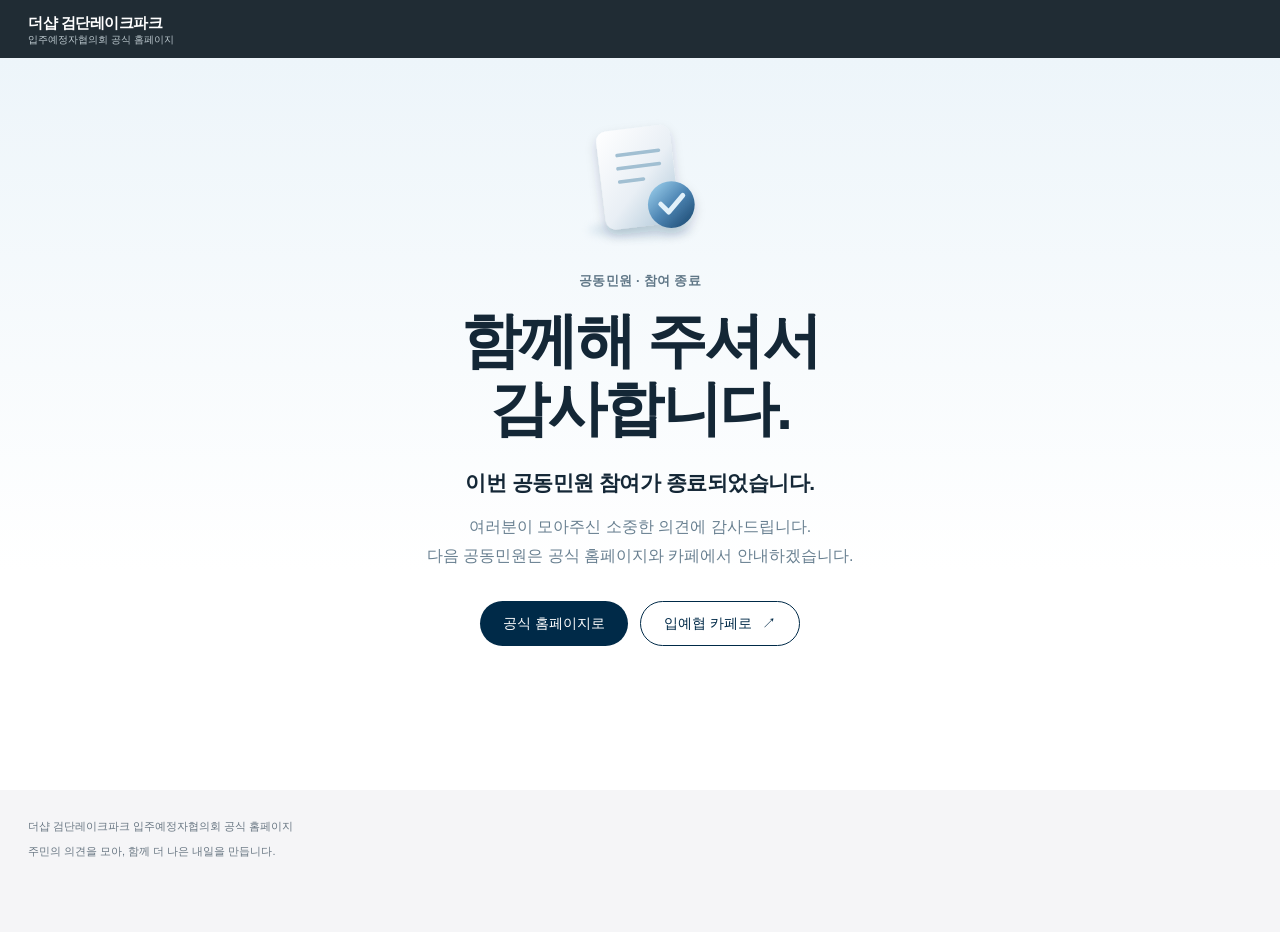
==== commit 7d4f369f: "Publish approved complaints design and faster copy flow" ====
--- a/complaints/index.html
+++ b/complaints/index.html
@@ -3,399 +3,91 @@
 <head>
   <meta charset="utf-8">
   <meta name="viewport" content="width=device-width, initial-scale=1">
-  <meta name="theme-color" content="#002a48">
-  <title>공동민원·주민참여 | 검단 더샵레이크파크 입주예정자협의회</title>
-  <meta name="description" content="문화예술회관을 포함한 검단구 복합청사 건립과 인천1호선 104역·인천순환3호선·대장홍대선 연결을 위한 주민의견 참여. 민원 문안 10종과 참여 마감 안내.">
-  <meta property="og:type" content="website">
-  <meta property="og:title" content="검단구 복합청사와 세 철도 연결 | 공동민원·주민참여">
-  <meta property="og:description" content="검단 더샵레이크파크 입주예정자협의회. 문안을 선택하고 주민의견을 전해 주세요.">
+  <meta name="theme-color" content="#17242c">
+  <title>단체민원 | 더샵 검단레이크파크 입주예정자협의회</title>
+  <meta name="description" content="더샵 검단레이크파크 입주예정자협의회 공동민원 안내. 민원 문안을 바로 복사하고 국민신문고에서 의견을 전하세요.">
+  <meta property="og:title" content="단체민원 | 더샵 검단레이크파크 입주예정자협의회">
+  <meta property="og:description" content="문화예술회관을 포함한 복합청사와 세 철도 연결을 위한 공동민원 안내.">
+  <meta property="og:url" content="https://geomdan-lakepark.github.io/complaints/index.html">
   <link rel="icon" href="data:,">
-  <style>
-    :root{color-scheme:light;--brand:#002a48;--navy:#071e30;--brand-hover:#174663;--blue-soft:#e8f3fa;--ink:#162635;--muted:#697580;--line:#dce1e5;--paper:#fff;--bg:#f5f5f7;--header-height:54px}
-    *{box-sizing:border-box}html{scroll-behavior:smooth;scroll-padding-top:74px}
-    body{margin:0;background:#fff;color:var(--ink);font-family:-apple-system,BlinkMacSystemFont,"Apple SD Gothic Neo","Noto Sans KR","Malgun Gothic",sans-serif;font-size:16px;line-height:1.6;word-break:keep-all;overflow-wrap:anywhere;-webkit-font-smoothing:antialiased}
-    h1,h2,h3,p{margin:0}button,input,textarea{font:inherit}button,a{touch-action:manipulation;-webkit-tap-highlight-color:transparent}button{cursor:pointer}button:disabled{cursor:default;opacity:.6}a{color:inherit}button:focus-visible,a:focus-visible,textarea:focus-visible,summary:focus-visible{outline:3px solid #0071e3;outline-offset:5px}
-    svg{width:19px;height:19px;fill:none;stroke:currentColor;stroke-width:1.8;stroke-linecap:round;stroke-linejoin:round;flex-shrink:0}[hidden]{display:none!important}
-    .visually-hidden{position:absolute;width:1px;height:1px;padding:0;margin:-1px;overflow:hidden;clip:rect(0,0,0,0);white-space:nowrap;border:0}
-    .shell{width:min(1200px,calc(100% - 64px));margin-inline:auto}.skip{position:fixed;left:16px;top:-80px;background:white;color:var(--brand);padding:10px 18px;border-radius:8px;z-index:100;text-decoration:none}.skip:focus{top:12px}
-    .site-header{background:rgba(16,27,34,.96);color:#f4f7f9;position:sticky;top:0;z-index:30;border-bottom:1px solid #ffffff0c;-webkit-backdrop-filter:blur(20px);backdrop-filter:blur(20px)}
-    .header-inner{width:calc(100% - 48px);min-height:var(--header-height);margin-inline:auto;display:flex;align-items:center;justify-content:space-between;gap:28px}.brand{display:flex;min-height:44px;align-items:center;min-width:0;text-decoration:none;line-height:1.35}.brand-name{display:block;color:#f4f7f9;font-size:16px;letter-spacing:-.5px;font-weight:650}.brand-name small{font-size:11.5px;font-weight:500;color:#bbc7cd;display:block;margin-top:2px;letter-spacing:-.2px}.header-right{display:flex;margin-left:auto;align-items:center;justify-content:flex-end;gap:28px}.guide-link,.header-link{display:inline-flex;align-items:center;min-height:44px;color:#c5ced4;font-size:13px;white-space:nowrap;text-decoration:none}.guide-link:hover,.header-link:hover{color:#fff}.menu-toggle{display:none;width:44px;height:44px;padding:10px;border:0;border-radius:8px;background:transparent;color:white;flex-shrink:0}.menu-toggle svg{width:24px;height:24px}
-    .campaign-hero{background:var(--navy);color:white;padding:64px 24px 68px;text-align:center}.eyebrow{font-size:13px;font-weight:600;letter-spacing:.3px;color:#b5cbdc;margin:0 0 15px}.campaign-hero h1{font-size:clamp(34px,3.5vw,52px);font-weight:700;letter-spacing:-1.8px;line-height:1.22}.campaign-hero h1 span{color:#b8d9ef}.intro{font-size:18px;color:#bfceda;margin:18px auto 0;line-height:1.65;max-width:750px}.mobile-break{display:none}
-    .closed-screen{min-height:calc(100svh - 54px - 120px);display:flex;flex-direction:column}.closed-hero{flex:1;display:flex;align-items:center;justify-content:center;background:var(--navy);color:white;text-align:center;padding:72px 24px 80px}.closed-copy{width:min(800px,100%)}.closed-mark{display:grid;place-items:center;width:56px;height:56px;border-radius:50%;margin:0 auto 24px;background:#173b54;color:#d8eaf7}.closed-mark svg{width:26px;height:26px;stroke-width:1.6}.closed-hero .eyebrow{margin-bottom:16px}.closed-hero h1{font-size:clamp(32px,3.9vw,56px);font-weight:700;line-height:1.25;letter-spacing:-1.8px;outline-offset:8px}.closed-message{font-size:18px;line-height:1.8;margin:22px auto 0;color:#bfceda}.closed-campaign{font-size:13px;color:#99b1c4;margin-top:26px}.closed-campaign time{white-space:nowrap}.closed-followup{background:#fff;text-align:center;padding:30px 24px 36px;border-bottom:12px solid #f5f5f7}.closed-followup p{font-size:15px;color:var(--muted)}.closed-actions{display:flex;justify-content:center;flex-wrap:wrap;gap:12px;margin-top:20px}
-    .button{min-height:44px;max-width:100%;display:inline-flex;align-items:center;justify-content:center;gap:7px;font-size:14px;line-height:1.4;font-weight:500;padding:11px 23px;border-radius:999px;border:1px solid transparent;text-decoration:none;text-align:center;transition:background .16s,border-color .16s}.primary{background:var(--brand);color:white}.primary:hover{background:var(--brand-hover)}.secondary{border-color:var(--brand);background:transparent;color:var(--brand)}.secondary:hover{background:#002a480d}
-    .campaign-content{padding:0 0 48px}.schedule{display:grid;grid-template-columns:1fr 1fr 1.55fr;align-items:center;gap:0;background:white;margin:0;padding:32px 0;border-bottom:1px solid var(--line)}.schedule-cell{padding-right:24px}.schedule-cell+.schedule-cell{padding-left:28px;border-left:1px solid var(--line)}.schedule-label{font-size:12px;font-weight:550;color:var(--muted);display:flex;align-items:center;gap:8px;margin-bottom:8px}.timezone{font-size:11px;letter-spacing:.2px}.current-date{display:block;font-size:13px;color:var(--muted);line-height:1.5}.current-time{font-size:24px;line-height:1.4;font-weight:600;font-variant-numeric:tabular-nums;letter-spacing:-.5px}.deadline-date{display:block;font-size:20px;line-height:1.4;font-weight:600;letter-spacing:-.4px}.deadline-time{font-size:13px;color:var(--muted)}.remaining-cell{padding-right:0}.remaining-heading{display:flex;align-items:center;justify-content:space-between;gap:10px}.countdown{display:flex;align-items:baseline;gap:12px;white-space:nowrap;color:#9b4311;font-variant-numeric:tabular-nums;line-height:1.3;min-height:44px}.days-number{font-size:36px;font-weight:650;letter-spacing:-1.4px}.time-number{font-size:26px;font-weight:550;letter-spacing:-.7px}.unit{font-size:12px;color:#8b614b;margin-left:4px}.deadline-state{font-size:11px;font-weight:550;padding:3px 10px;background:#fff0e3;color:#9b4311;border-radius:99px}.schedule[data-state="urgent"] .countdown{color:#b42318}.schedule[data-state="urgent"] .deadline-state{background:#fff0ed;color:#b42318}.schedule-notice{grid-column:1/-1;margin:12px 0 0;font-size:13px;color:var(--muted)}
-    .participation-guide{background:var(--blue-soft);padding:32px;margin:32px 0}.guide-title{display:flex;align-items:baseline;gap:16px;margin-bottom:24px}.guide-title h2{font-size:28px;font-weight:700;letter-spacing:-.9px;color:var(--brand)}.guide-title p{color:#5b6c79;font-size:14px}.guide-steps{display:grid;grid-template-columns:1fr 1fr 1.15fr;gap:24px;list-style:none;margin:0;padding:0}.guide-steps li{display:flex;gap:12px}.guide-number{display:grid;place-items:center;flex-shrink:0;width:28px;height:28px;background:var(--brand);color:white;border-radius:50%;font-size:12px;font-weight:600;margin-top:3px}.guide-steps h3{font-size:16px;font-weight:650;line-height:1.6;margin-bottom:6px;letter-spacing:-.3px}.guide-steps p{font-size:14px;line-height:1.8;color:#5b6c79}.guide-steps p strong{font-weight:600;color:var(--brand)}.submit-guidance{border-top:1px solid #cbdbe7;margin-top:26px;padding-top:22px}.submit-guidance h3{font-size:17px;font-weight:650;color:var(--brand);margin-bottom:12px}.submit-guidance ul{list-style:none;padding:0;margin:0;display:grid;gap:8px}.submit-guidance li{font-size:13px;line-height:1.8;color:#526574}.submit-guidance strong{color:var(--brand);font-weight:650}
-    .workspace{display:grid;grid-template-columns:minmax(280px,.85fr) minmax(0,1.7fr);gap:12px;align-items:stretch}.brief{min-width:0;display:flex}.brief-card{background:var(--navy);color:white;padding:32px;flex:1;min-width:0}.section-top{display:flex;justify-content:space-between;align-items:center;gap:12px}.section-top h2,.composer-title h2{font-size:26px;line-height:1.4;letter-spacing:-.8px;font-weight:700}.section-kicker{color:#a5bbcc;font-size:11px;white-space:nowrap}.requests-list{padding:0;list-style:none;margin:24px 0 0}.requests-list li{padding:22px 0;border-top:1px solid #ffffff22;display:flex;gap:12px}.request-no{font-size:11px;color:#8daabe;padding-top:4px;font-variant-numeric:tabular-nums}.requests-list h3{font-size:16px;line-height:1.55;letter-spacing:-.35px;margin-bottom:6px;font-weight:600}.requests-list p{font-size:13px;line-height:1.75;color:#aec4d4}.connection-note{margin:8px 0 0;padding:22px 0 0;border-top:1px solid #ffffff22;color:#b6cbdc;font-size:13px;line-height:1.8}.connection-note strong{color:#e3eff8;font-size:15px;display:block;margin-bottom:6px;font-weight:600}.support-note{font-size:11px;color:#98afc1;line-height:1.8;margin-top:24px}
-    .composer{min-width:0;background:var(--bg);padding:32px}.composer-title{display:flex;align-items:center;justify-content:space-between;gap:12px}.counter{font-size:12px;color:var(--muted);font-variant-numeric:tabular-nums;white-space:nowrap}.counter b{color:var(--brand);font-size:15px}.composer-intro{font-size:14px;color:var(--muted);margin:9px 0 22px}.choices{display:grid;grid-template-columns:repeat(10,minmax(0,1fr));gap:6px}.choice{min-height:44px;padding:0;border:1px solid transparent;border-radius:9px;background:#fff;color:#697580;font-size:14px;font-weight:550}.choice:hover{background:#e8f0f6}.choice[aria-pressed="true"]{color:white;background:var(--brand)}.variant-row{display:flex;align-items:center;justify-content:space-between;gap:10px;margin:10px 0 20px;min-height:36px}.variant-label{font-size:12px;font-weight:600;color:var(--brand)}.switches{display:flex;gap:2px}.switches button{border:0;background:none;color:var(--muted);font-size:12px;padding:8px 10px;min-height:40px;border-radius:7px}.switches button:hover{background:#e8edf2}
-    .actions{display:grid;grid-template-columns:1.15fr 1fr;gap:12px}.actions .button{padding-inline:15px}.status{font-size:12px;line-height:1.7;color:var(--muted);min-height:20px;margin:12px 0 24px}.document{border-top:1px solid var(--line);padding-top:24px}.field-label{font-size:11px;color:var(--muted);display:block;font-weight:500;letter-spacing:.3px}.document h3{font-size:19px;line-height:1.6;letter-spacing:-.4px;margin:8px 0 22px;font-weight:650}.body-text{font-size:16px;line-height:1.9;white-space:pre-wrap;margin:8px 0 0;overflow-wrap:anywhere}.body-text[data-expanded="false"]{display:-webkit-box;-webkit-line-clamp:6;-webkit-box-orient:vertical;overflow:hidden}.expand-document{border:0;border-radius:8px;background:none;color:var(--brand);font-size:13px;font-weight:600;min-height:44px;padding:10px 0;margin-top:10px;text-align:left}.expand-document:hover{text-decoration:underline}.composer-foot{font-size:11px;line-height:1.8;color:var(--muted);padding-top:20px;margin-top:16px;border-top:1px solid var(--line)}
-    .manual{margin:14px 0 24px;padding:18px;background:#e8edf2;border:1px solid var(--line);border-radius:12px}.manual p{margin-bottom:10px;font-size:13px}.manual textarea{display:block;width:100%;height:190px;border:1px solid #c6ced6;border-radius:8px;font-size:16px;line-height:1.7;padding:12px;resize:vertical}.manual button{border:1px solid #c6ced6;background:white;border-radius:99px;min-height:44px;margin-top:10px;padding:8px 18px;font-size:13px}
-    .footer{padding:28px 24px 32px;background:var(--bg);color:var(--muted);font-size:12px;line-height:1.8;text-align:left}.footer strong{display:block;font-weight:600;color:#526574}.footer p+p{margin-top:5px}.noscript{padding:0 24px 20px;background:white;text-align:center;font-size:13px;color:var(--muted)}
-    @media(max-width:1100px){.workspace{grid-template-columns:minmax(260px,.85fr) minmax(0,1.5fr)}.brief-card,.composer{padding:26px}.section-top h2,.composer-title h2{font-size:23px}.section-kicker{display:none}.schedule-cell{padding-right:16px}.schedule-cell+.schedule-cell{padding-left:20px}.countdown{gap:7px}.days-number{font-size:30px}.time-number{font-size:22px}.countdown .unit{font-size:11px;margin-left:2px}.guide-steps{gap:18px}.guide-steps br{display:none}.actions{grid-template-columns:1fr}}
-    @media(max-width:800px){.shell{width:calc(100% - 40px)}.campaign-hero{padding:48px 24px 52px}.campaign-hero h1{font-size:36px}.intro{font-size:16px;max-width:32em}.schedule{grid-template-columns:1fr 1fr;row-gap:20px;padding:26px 0}.schedule-cell{padding-right:12px}.schedule-cell+.schedule-cell{padding-left:20px}.remaining-cell{grid-column:1/-1;border-left:0!important;border-top:1px solid var(--line);padding:20px 0 0!important}.countdown{gap:14px}.days-number{font-size:34px}.time-number{font-size:26px}.countdown .unit{font-size:12px}.current-time{font-size:23px}.deadline-date{font-size:19px}.participation-guide{padding:26px;margin:26px 0}.guide-title{flex-wrap:wrap;gap:5px 14px}.guide-title h2{font-size:26px}.guide-steps{grid-template-columns:1fr;gap:20px}.guide-steps h3{font-size:16px}.guide-steps p{font-size:14px}.workspace{grid-template-columns:1fr}.brief-card,.composer{padding:28px}.section-top h2,.composer-title h2{font-size:26px}.requests-list{display:grid;grid-template-columns:1fr 1fr;column-gap:24px;margin-top:20px}.requests-list li{padding:18px 0}.requests-list h3{font-size:15px}.support-note{margin-top:18px}.actions{grid-template-columns:1.12fr 1fr}.body-text[data-expanded="false"]{-webkit-line-clamp:5}.campaign-content{padding-bottom:26px}.closed-hero{padding:64px 24px 70px}.closed-hero h1{font-size:42px}.closed-message{font-size:16px}.closed-campaign{font-size:12px}}
-    @media(max-width:640px){.header-inner{width:calc(100% - 32px);gap:12px;flex-wrap:wrap}.brand-name{font-size:14px}.brand-name small{font-size:10.5px}.header-right{gap:20px;flex-wrap:wrap}.guide-link,.header-link{font-size:12px}.site-header[data-enhanced="true"] .menu-toggle{display:block}.site-header[data-enhanced="true"] .header-right{display:none;flex-basis:100%;align-items:flex-start;padding-bottom:12px;gap:0}.site-header[data-enhanced="true"][data-menu-open="true"] .header-right{display:flex;flex-direction:column}.site-header[data-enhanced="true"] .guide-link,.site-header[data-enhanced="true"] .header-link{width:100%;font-size:14px;min-height:44px}.closed-screen{min-height:calc(100svh - 54px - 114px)}}
-    @media(max-width:440px){.shell{width:calc(100% - 32px)}.campaign-hero{padding:40px 20px 44px}.campaign-hero h1{font-size:30px;letter-spacing:-1.15px}.intro{font-size:14px;margin-top:16px}.eyebrow{font-size:12px}.schedule-label{font-size:11px}.current-time{font-size:21px}.deadline-date{font-size:17px}.current-date,.deadline-time{font-size:12px}.schedule-cell+.schedule-cell{padding-left:16px}.countdown{gap:10px}.days-number{font-size:31px}.time-number{font-size:23px}.countdown .unit{font-size:11px}.participation-guide{padding:22px 20px}.guide-title h2{font-size:24px}.guide-title p{font-size:12px}.guide-steps p{font-size:13px}.submit-guidance li{font-size:12px}.brief-card,.composer{padding:24px 20px}.requests-list{gap:0 16px}.requests-list li{gap:7px}.requests-list h3{font-size:14px}.requests-list p{font-size:12px}.section-top h2,.composer-title h2{font-size:23px}.choices{grid-template-columns:repeat(5,minmax(0,1fr));gap:7px}.choice{min-height:44px}.variant-row{flex-wrap:wrap;margin-bottom:16px}.actions{grid-template-columns:1fr}.document h3{font-size:17px}.closed-hero{padding:52px 22px 58px}.closed-hero h1{font-size:32px;letter-spacing:-1.1px}.closed-message{font-size:15px;margin-top:20px}.closed-campaign{font-size:11px;line-height:1.9;margin-top:22px}.closed-campaign span{display:block}.closed-followup{padding:26px 20px 30px}.closed-followup p{font-size:13px}.closed-actions{gap:10px}.closed-actions .button{font-size:13px;padding-inline:18px}.footer{padding:24px 16px 28px;font-size:11px}}
-    @media(prefers-reduced-motion:reduce){html{scroll-behavior:auto}.button{transition:none}}
-    @media print{.site-header,.campaign-hero,.schedule,.participation-guide,.brief,.composer-title,.composer-intro,.choices,.variant-row,.actions,.status,.manual,.expand-document,.composer-foot,.footer,.closed-actions{display:none!important}body{background:white}.shell{width:100%;max-width:none}.campaign-content{padding:0}.workspace{display:block}.composer{background:white;padding:0}.document{border:0}.body-text[data-expanded="false"]{display:block;overflow:visible;-webkit-line-clamp:unset}.closed-screen{min-height:0}.closed-hero{background:white;color:var(--ink);padding:24px}.closed-hero .eyebrow,.closed-message,.closed-campaign{color:var(--muted)}.closed-mark{display:none}.closed-followup{border:0}}
-  </style>
+  <link rel="stylesheet" href="style.css">
 </head>
-<body id="top">
-  <a class="skip" href="#main">본문으로 바로 가기</a>
-  <header class="site-header" id="site-header"><div class="header-inner">
-    <a class="brand" href="../index.html#top" aria-label="검단 더샵레이크파크 입주예정자협의회 공식 홈페이지로 이동"><span class="brand-name">검단 더샵레이크파크<small>입주예정자협의회 공식 홈페이지</small></span></a>
-    <button class="menu-toggle" id="menu-toggle" type="button" aria-expanded="false" aria-controls="header-navigation" aria-label="메뉴 열기" hidden><svg aria-hidden="true" viewBox="0 0 24 24"><path d="M3 8h18M3 16h18"/></svg></button>
-    <nav class="header-right" id="header-navigation" aria-label="주요 메뉴"><a class="guide-link home-return" href="../index.html">입예협 홈</a><a class="guide-link" data-cafe-link href="https://cafe.naver.com/tslp" target="_blank" rel="noopener noreferrer">입예협 카페<span class="visually-hidden"> (새 탭)</span></a><a class="guide-link" data-active-navigation href="#participation-guide" hidden>참여방법</a><a class="header-link" data-active-navigation href="#templates" hidden>문안 선택하기</a></nav>
-  </div></header>
+<body>
+  <a class="skip" href="#main">본문으로 바로가기</a>
+  <header class="header">
+    <a class="brand" href="../index.html"><strong>더샵 검단레이크파크</strong><span>입주예정자협의회 공식 홈페이지</span></a>
+    <nav class="navigation" aria-label="주요 메뉴"><a href="#vision" hidden>함께 요구합니다</a><a href="#lineup" hidden>민원 문안</a><a href="#guide" hidden>참여방법</a></nav>
+    <button class="menu-button" hidden aria-label="메뉴 열기" aria-expanded="false" aria-controls="mobile-menu"><span></span><span></span></button>
+    <nav id="mobile-menu" class="mobile-menu" hidden aria-label="모바일 메뉴"><a href="#vision" hidden>함께 요구합니다</a><a href="#lineup">민원 문안</a><a href="#guide">참여방법</a></nav>
+  </header>
   <main id="main">
-    <!-- 종료 안내가 기본 화면입니다. 설정과 마감일을 확인한 뒤에만 참여 화면을 엽니다. -->
-    <section class="closed-screen" id="campaign-closed" aria-labelledby="closed-title">
-      <div class="closed-hero"><div class="closed-copy">
-        <div class="closed-mark" aria-hidden="true"><svg viewBox="0 0 24 24"><path d="m5 12 4 4 10-10"/></svg></div>
-        <p class="eyebrow" id="closed-kicker">공동민원 · 참여 종료</p>
-        <h1 id="closed-title" tabindex="-1">이번 공동민원 참여가<br>종료되었습니다.</h1>
-        <p class="closed-message" id="closed-message">함께해 주셔서 감사합니다.<br>다음 공동민원은 준비되는 대로 안내하겠습니다.</p>
-        <p class="closed-campaign" id="closed-campaign"><span>검단구 복합청사와 세 철도 연결</span> · <time id="closed-deadline" datetime="2026-09-30T23:00:00+09:00">2026.09.30 오후 11시 참여 마감</time></p>
-      </div></div>
-      <div class="closed-followup"><p>새로운 참여 소식은 공식 홈페이지와 입예협 카페에서 확인해 주세요.</p><div class="closed-actions"><a class="button primary" href="../index.html">공식 홈페이지로 돌아가기</a><a class="button secondary" data-cafe-link href="https://cafe.naver.com/tslp" target="_blank" rel="noopener noreferrer">카페 공지 확인하기 <span aria-hidden="true">↗</span></a></div></div>
+    <div id="active-view" hidden inert>
+      <section class="hero" id="top" aria-labelledby="hero-title">
+        <div class="hero-inner wrap">
+          <div class="hero-copy">
+            <p class="eyebrow">공동민원 · 주민참여</p>
+            <h1 id="hero-title">함께 만드는<br><span>검단의 내일.</span></h1>
+            <p class="hero-description">문화를 품은 복합청사.<br>세 철도가 만나는 환승거점.<br>우리의 의견을 검단의 미래에 담아 주세요.</p>
+            <div class="hero-actions"><a class="pill light" href="#lineup">민원 문안 살펴보기 <span aria-hidden="true">↗</span></a><a class="text-link" href="#guide">참여방법 알아보기 <span aria-hidden="true">›</span></a></div>
+          </div>
+          <div class="hero-art" data-art="hero" aria-hidden="true"></div>
+        </div>
+        <div class="hero-caption wrap"><span>검단구 복합청사 및 세 철도 연결 요청</span><span>주민의 목소리로, 함께.</span></div>
+      </section>
+      <section class="schedule" aria-label="공동민원 참여 일정">
+        <div class="schedule-inner wrap">
+          <div class="schedule-item"><span class="meta-label">현재 시각 <small>KST</small></span><span class="clock-date" id="clock-date"></span><strong id="clock-time">--:--:--</strong></div>
+          <div class="schedule-item"><span class="meta-label">공동민원 참여 마감</span><strong class="example-date" id="deadline-date">—</strong><span class="clock-date" id="deadline-time">—</span></div>
+          <div class="schedule-item remaining"><span class="meta-label">마감까지 남은 시간</span><div class="countdown"><strong id="days">—</strong><span>일</span><b id="hours">00:00:00</b></div></div>
+        </div>
+        <p class="schedule-note wrap">표시된 마감은 협의회의 공동민원 참여 일정입니다.</p>
+      </section>
+      <section class="lineup section" id="lineup" aria-labelledby="lineup-title">
+        <div class="wrap lineup-heading"><div><p class="eyebrow">같은 목표, 서로 다른 관점</p><h2 id="lineup-title">내 생각에 맞는<br class="mobile-only"> 문안을 찾아보세요.</h2><p class="section-description">복합청사와 세 철도 연결이라는 공통 요구를 담은 10가지 문안입니다.</p></div></div>
+        <div class="wrap lineup-tools"><div class="random-copy-tool"><button class="pill copy-accent" id="random-copy">랜덤 문안 복사하기 <span aria-hidden="true">↗</span></button><p>고민 없이 참여하려면, 문안 하나를 무작위로 골라 복사하세요.</p></div><button class="all-link" id="all-templates">10가지 문안 한눈에 보기 <span aria-hidden="true">↗</span></button></div>
+        <div class="gallery" id="gallery" role="region" aria-label="민원 문안 10가지" tabindex="0"><div class="gallery-track" id="gallery-track"></div></div>
+        <div class="gallery-controls wrap"><p><span id="gallery-position">01–04</span><span class="muted"> / 10</span></p><div class="arrow-buttons"><button id="gallery-prev" aria-label="이전 문안 보기" disabled>‹</button><button id="gallery-next" aria-label="다음 문안 보기">›</button></div></div>
+      </section>
+      <section class="vision section" id="vision" aria-labelledby="vision-title">
+        <div class="wrap">
+          <div class="section-heading"><p class="eyebrow">함께 요구합니다</p><h2 id="vision-title">문화와 교통.<br>하나의 큰 그림으로.</h2><p>청사 설계부터 철도와 생활권까지, 연결된 계획을 요청합니다.</p></div>
+          <div class="vision-grid">
+            <article class="vision-card culture-card">
+              <div class="vision-copy"><p class="card-kicker">문화예술회관 포함 복합청사</p><h3>행정에<br>문화를 더하다.</h3><p>행정·문화·체육·공공시설이 함께하는 공간.<br>주민의 일상을 담는 신청사를 요청합니다.</p><button class="detail-link" data-detail="culture">요구사항 자세히 보기 <span aria-hidden="true">＋</span></button></div>
+              <div class="vision-art" data-art="culture" aria-hidden="true"></div>
+            </article>
+            <article class="vision-card rail-card">
+              <div class="vision-copy"><p class="card-kicker">세 철도 통합 환승</p><h3>세 철도.<br>하나의 연결.</h3><p>인천1호선 104역 · 인천순환3호선 · 대장홍대선.<br>검단구청역을 중심으로 모두 연결하도록.</p><button class="detail-link" data-detail="rail">요구사항 자세히 보기 <span aria-hidden="true">＋</span></button></div>
+              <div class="vision-art" data-art="rail" aria-hidden="true"></div>
+            </article>
+          </div>
+        </div>
+      </section>
+      <section class="guide section" id="guide" aria-labelledby="guide-title">
+        <div class="wrap">
+          <div class="section-heading"><p class="eyebrow">참여방법</p><h2 id="guide-title">의견을 전하는 방법.<br>세 단계면 됩니다.</h2><p>문안을 복사하고, 국민신문고에서 붙여넣어 제출해 주세요.</p></div>
+          <ol class="steps">
+            <li><span class="step-number">01</span><h3>문안을 복사하세요.</h3><p>원하는 문안의 ‘복사하기’를 누르세요.<br>랜덤 문안 복사로 바로 시작할 수도 있습니다.</p></li>
+            <li><span class="step-number">02</span><h3>국민신문고로 이동하세요.</h3><p>복사 완료 안내를 확인하고,<br>국민신문고 로그인 → 민원 신청으로 이동하세요.</p></li>
+            <li><span class="step-number">03</span><h3>붙여넣고 제출하세요.</h3><p>제목과 본문을 각각 붙여넣어 제출한 뒤,<br>접수 완료 화면 또는 접수번호를 확인해 주세요.</p></li>
+          </ol>
+          <div class="agency"><p><span>민원구분</span><strong>일반민원</strong></p><p><span>처리기관</span><strong>인천광역시 검단구</strong></p><button id="submission-info" class="detail-link">제출 전 확인사항 <span aria-hidden="true">＋</span></button></div>
+          <p class="guide-note">문안을 복사하거나 국민신문고를 여는 것만으로 접수되지 않습니다. 제출 후 접수 완료 화면 또는 접수번호를 확인해 주세요.</p>
+        </div>
+      </section>
+      <section class="ending"><p>한 사람의 의견에서,<br><strong>우리의 목소리로.</strong></p><a class="pill primary" href="#lineup">민원 문안 복사하기 <span aria-hidden="true">↑</span></a></section>
+    </div>
+    <section id="closed-view" class="closed-view" aria-labelledby="closed-title">
+      <div class="closed-illustration" data-art="closed" aria-hidden="true"></div>
+      <p class="eyebrow" id="closed-kicker">공동민원 · 참여 종료</p><h1 id="closed-title" tabindex="-1">함께해 주셔서<br>감사합니다.</h1><p class="closed-subtitle" id="closed-subtitle">이번 공동민원 참여가 종료되었습니다.</p><p class="closed-description" id="closed-description">여러분이 모아주신 소중한 의견에 감사드립니다.<br>다음 공동민원은 공식 홈페이지와 카페에서 안내하겠습니다.</p>
+      <div class="closed-actions"><a class="pill primary" href="../index.html">공식 홈페이지로</a><a class="pill outline" id="closed-cafe" href="https://cafe.naver.com/tslp" target="_blank" rel="noopener noreferrer">입예협 카페로 <span aria-hidden="true">↗</span></a></div>
     </section>
-    <div id="campaign-active" hidden inert>
-    <section class="campaign-hero" aria-labelledby="campaign-title">
-      <p class="eyebrow">공동민원 · 주민참여</p>
-      <h1 id="campaign-title">검단구 복합청사와 <span>세 철도 연결</span></h1>
-      <p class="intro">문화예술회관을 품은 신청사, 세 노선이 만나는 환승거점.<br class="mobile-break"> 주민의 의견을 계획에 담아 주세요.</p>
-    </section>
-    <div class="shell campaign-content">
-    <section class="schedule" id="schedule" aria-label="공동민원 참여 일정" data-state="active">
-      <div class="schedule-cell"><div class="schedule-label">현재 시각 <span class="timezone">KST</span></div><time id="current-clock" aria-live="off"><span class="current-date" id="current-date">한국시간</span><span class="current-time" id="current-time">확인 중</span></time></div>
-      <div class="schedule-cell"><div class="schedule-label">공동민원 참여 마감</div><time id="deadline" datetime="2026-09-30T23:00:00+09:00"><span class="deadline-date" id="deadline-date">2026.09.30 (수)</span><span class="deadline-time" id="deadline-time">오후 11시</span></time></div>
-      <div class="schedule-cell remaining-cell"><div class="remaining-heading"><div class="schedule-label" id="remaining-label">마감까지 남은 시간</div><span class="deadline-state" id="deadline-state">참여 기간</span></div>
-        <div class="countdown" id="countdown" role="timer" aria-live="off" aria-labelledby="remaining-label"><span class="ended-text">확인 중</span></div>
-      </div>
-      <p class="schedule-notice" id="schedule-notice" role="status" hidden></p>
-    </section>
-    <section class="participation-guide" id="participation-guide" aria-labelledby="guide-heading">
-      <div class="guide-title"><h2 id="guide-heading">참여방법</h2><p>아래 순서대로 진행해 주세요.</p></div>
-      <ol class="guide-steps">
-        <li><span class="guide-number" aria-hidden="true">1</span><div><h3>민원 문안 선택</h3><p>1~10번 중 원하는 문안을 고르고,<br>‘문안 전체 보기’로 내용을 읽어 주세요.</p></div></li>
-        <li><span class="guide-number" aria-hidden="true">2</span><div><h3>제목과 본문 복사</h3><p>‘제목 + 본문 복사하기’를 누른 뒤<br><strong>‘복사 완료’</strong> 표시를 확인하세요.</p></div></li>
-        <li><span class="guide-number" aria-hidden="true">3</span><div><h3>국민신문고에서 직접 제출</h3><p>국민신문고로 이동해 <strong>로그인 → 민원 신청</strong>.<br>제목과 본문을 각각 입력하고 제출하세요.</p></div></li>
-      </ol>
-      <div class="submit-guidance" aria-labelledby="submit-guide-heading">
-        <h3 id="submit-guide-heading">제출 방법과 안내사항</h3>
-        <ul>
-          <li><strong>민원구분: 일반민원</strong>을 선택해 주세요.</li>
-          <li><strong>처리기관: 인천광역시 검단구</strong>를 선택해 주세요. ‘처리기관 직접 선택’에서 ‘기관검색’을 누르고, ‘인천광역시 검단구’를 검색한 뒤 검색 결과의 기관명을 선택합니다.</li>
-          <li><strong>붙여넣기:</strong> PC는 Ctrl+V(맥은 ⌘+V), 휴대폰은 입력란을 길게 눌러 ‘붙여넣기’를 선택하세요. 제목은 제목란에, 본문은 내용란에 나누어 입력합니다.</li>
-          <li><strong>제출 전 확인:</strong> 복사된 ‘제목:’, ‘본문:’은 구분용 표시입니다. 각 표시 뒤의 내용만 넣고, 민원구분과 처리기관이 위 안내대로 선택되었는지 확인하세요.</li>
-          <li><strong>접수 완료 확인:</strong> 복사하거나 국민신문고를 여는 것만으로는 접수되지 않습니다. 내용을 확인하고 직접 제출한 뒤, 접수 완료 화면 또는 접수번호를 확인하세요.</li>
-        </ul>
-      </div>
-    </section>
-    <div class="workspace">
-      <aside class="brief" aria-label="핵심 요구와 참여 안내">
-        <section class="brief-card" aria-labelledby="requests-heading">
-          <div class="section-top"><h2 id="requests-heading">함께 요구합니다</h2><span class="section-kicker">핵심 요구 4가지</span></div>
-          <ol class="requests-list">
-            <li><span class="request-no" aria-hidden="true">01</span><div><h3>문화예술회관 포함 복합청사</h3><p>행정·문화·체육·공공시설을 함께</p></div></li>
-            <li><span class="request-no" aria-hidden="true">02</span><div><h3>인천1호선 104역 신설</h3><p>장래 생활권 수요를 반영한 신설 추진</p></div></li>
-            <li><span class="request-no" aria-hidden="true">03</span><div><h3>인천순환3호선 연결</h3><p>검단구청역(가칭) 경유·신설 반영</p></div></li>
-            <li><span class="request-no" aria-hidden="true">04</span><div><h3>대장홍대선 검단 연장</h3><p>검단구청역 연결 및 통합 환승</p></div></li>
-          </ol>
-          <p class="connection-note"><strong>복합청사와 세 철도를 하나의 계획으로.</strong>나진포천·중앙호수공원의 안전한 보행 연결도 요구합니다.</p>
-          <p class="support-note">주민이 계획 반영을 요구하는 내용이며, 청사 구성이나 역·노선의 확정을 뜻하지 않습니다.</p>
-        </section>
-
-      </aside>
-      <section class="composer" id="templates" aria-labelledby="templates-heading">
-        <div class="composer-title"><h2 id="templates-heading">민원 문안 선택</h2><span class="counter" id="counter" aria-live="polite" aria-atomic="true">문안 <b>1</b> / 10</span></div>
-        <p class="composer-intro">같은 목표, 서로 다른 관점. 내 의견에 맞는 문안을 선택하세요.</p>
-        <div class="choices" role="group" aria-label="민원 문안 10종 선택" id="choices"></div>
-        <div class="variant-row"><span class="variant-label" id="variant-label">통합계획 반영형</span><div class="switches"><button type="button" id="previous" class="js-only" disabled aria-label="이전 문안">← 이전</button><button type="button" id="next" class="js-only" disabled aria-label="다음 문안">다음 →</button></div></div>
-        <div class="actions"><button class="button primary js-only" id="copy" type="button" disabled><svg aria-hidden="true" viewBox="0 0 24 24"><rect x="8" y="8" width="12" height="13" rx="2"/><path d="M16 8V3H4v13h4"/></svg><span id="copy-label">제목 + 본문 복사하기</span></button><a class="button secondary" id="epeople-link" href="https://www.epeople.go.kr/" target="_blank" rel="noopener noreferrer" aria-label="국민신문고로 이동, 새 탭에서 열림">국민신문고로 이동<svg aria-hidden="true" viewBox="0 0 24 24"><path d="M14 4h6v6M20 4l-9 9M10 4H4v16h16v-6"/></svg></a></div>
-        <p class="status" id="copy-status" role="status" aria-live="polite" aria-atomic="true">전체 문안이 복사됩니다. 제출은 국민신문고에서 직접 해 주세요.</p>
-        <div class="manual" id="manual-copy" hidden><p id="manual-help">자동 복사가 지원되지 않습니다. 아래 내용을 전체 선택한 뒤 직접 복사해 주세요.</p><textarea id="manual-text" readonly aria-label="직접 복사할 제목과 본문" aria-describedby="manual-help"></textarea><button id="select-all" type="button">전체 선택</button></div>
-        <article class="document" aria-label="선택한 민원 문안"><span class="field-label">제목</span><h3 id="complaint-title">검단구 문화예술회관 포함 복합청사 건립 및 3개 철도 통합 환승계획 반영 요청</h3><span class="field-label">본문</span><div class="body-text" id="complaint-body" data-expanded="true" role="region" aria-label="민원 본문">안녕하십니까. 검단의 장기적인 발전과 주민의 공공서비스 이용 편의를 위해 검단구 신청사 건립 방향에 관한 의견을 드립니다. 업무14 부지의 신청사를 문화예술회관과 주민 문화·체육·공공시설을 갖춘 복합청사로 건립하고, 인천1호선 104역·인천순환3호선·대장홍대선을 모두 연결하는 환승거점으로 조성해 주십시오. 이 두 가지를 신청사와 주변 생활권 계획의 핵심 목표로 반영해 주시기 바랍니다.
-
-1. 문화예술회관을 포함한 복합청사 건립을 기본계획에 반영해 주십시오.
-행정서비스와 공연·문화·생활체육 기능을 함께 배치하면 주민이 한 번의 방문으로 여러 공공시설을 이용할 수 있습니다. 업무시간 외에도 이용할 수 있는 공간이 되도록 시설 규모, 독립적인 운영 동선, 개방시간과 운영비까지 포함한 구체적인 복합청사안을 마련해 주십시오.
-
-2. 세 철도를 모두 연결하는 계획을 추진해 주십시오.
-인천1호선 104역 신설, 인천순환3호선의 검단구청역(가칭) 경유·신설, 대장홍대선의 검단 연장 및 검단구청역 연결을 각각 관계 계획과 기관 협의 의제로 반영해 주십시오. 세 노선이 검단구청역을 중심으로 환승할 수 있도록 역 위치와 연결 방식도 함께 계획해야 합니다.
-
-3. 청사 설계와 철도·보행계획을 함께 수립해 주십시오.
-건물 배치, 지하주차장, 열린광장과 도로를 결정할 때 역 출입구·환승통로·지하연결 공간을 확보해 주십시오. 나진포천·중앙호수공원 및 주변 주거지까지 이어지는 보행 동선을 함께 반영하여 공공시설과 철도를 실제로 편리하게 이용하도록 해 주시기 바랍니다.
-
-4. 추진을 위한 근거와 절차를 구체화해 주십시오.
-최신 인구·입주계획과 문화시설·환승 수요를 반영해 사업성을 분석하고, 복합청사 건립과 향후 문화시설 별도 건립의 장기 비용을 비교해 주십시오. 사업별 절차와 일정이 다르더라도 전체 연결 목표를 유지하면서 필요한 공간과 후속 사업을 단계적으로 확보해 주시기 바랍니다.
-
-회신에는 복합청사 기본계획 반영 여부, 세 철도별 계획 반영 절차와 협의기관, 연결 공간 확보 방안, 주민 의견수렴 및 향후 일정을 구분하여 제시해 주십시오. 반영이 어려운 항목은 구체적인 사유와 이를 해소할 보완 방안까지 설명해 주시기 바랍니다. 감사합니다.</div><button id="expand-document" class="expand-document" type="button" aria-controls="complaint-body" aria-expanded="false" hidden>문안 전체 보기 +</button></article>
-        <div class="composer-foot">표시된 마감은 협의회의 공동민원 참여 일정이며, 국민신문고 자체의 접수 종료 시각은 아닙니다. 철도 관련 민원은 소관 기관에 따라 이송될 수 있습니다.</div>
-      </section>
-    </div>
-    </div>
-    </div>
   </main>
-  <noscript><div class="noscript">최신 참여 일정은 입예협 카페의 공지를 확인해 주세요.</div></noscript>
-  <footer class="footer"><p><strong>검단 더샵레이크파크 입주예정자협의회 공식 홈페이지</strong></p><p>주민의 의견을 모아, 함께 더 나은 내일을 만듭니다.</p></footer>
-  <script src="../site.config.js"></script>
-  <script id="campaign-access">
-    (() => {
-      'use strict';
-      const active = document.getElementById('campaign-active');
-      const closed = document.getElementById('campaign-closed');
-      const header = document.getElementById('site-header');
-      const menuButton = document.getElementById('menu-toggle');
-      const activeNavigation = document.querySelectorAll('[data-active-navigation]');
-      const $ = id => document.getElementById(id);
-      let wasOpen = false;
-      let lastState = '';
-      let closeTimer;
-      function readCampaign() {
-        const config = window.COUNCIL_SITE && window.COUNCIL_SITE.campaign;
-        if (!config || typeof config.enabled !== 'boolean' || typeof config.deadline !== 'string') return { state: 'unavailable' };
-        const match = config.deadline.match(/^(\d{4})-(\d{2})-(\d{2})T(\d{2}):(\d{2}):(\d{2})(Z|[+-]\d{2}:\d{2})$/);
-        if (!match) return { state: 'unavailable' };
-        const [, y, mo, d, h, mi, sec, offset] = match;
-        const local = new Date(Date.UTC(+y, +mo - 1, +d, +h, +mi, +sec));
-        if (local.getUTCFullYear() !== +y || local.getUTCMonth() + 1 !== +mo || local.getUTCDate() !== +d || local.getUTCHours() !== +h || local.getUTCMinutes() !== +mi || local.getUTCSeconds() !== +sec || (offset !== 'Z' && (+offset.slice(1, 3) > 14 || +offset.slice(4) > 59))) return { state: 'unavailable' };
-        const deadlineMs = Date.parse(config.deadline);
-        let dateFormatter, timeFormatter, deadlineTimeFormatter;
-        try {
-          if (typeof config.timeZone !== 'string' || !config.timeZone) return { state: 'unavailable' };
-          dateFormatter = new Intl.DateTimeFormat('ko-KR', { timeZone: config.timeZone, year: 'numeric', month: '2-digit', day: '2-digit', weekday: 'short' });
-          timeFormatter = new Intl.DateTimeFormat('ko-KR', { timeZone: config.timeZone, hour: '2-digit', minute: '2-digit', second: '2-digit', hourCycle: 'h23' });
-          deadlineTimeFormatter = new Intl.DateTimeFormat('ko-KR', { timeZone: config.timeZone, hour: 'numeric', minute: '2-digit', hour12: true });
-        } catch (_) { return { state: 'unavailable' }; }
-        if (!Number.isFinite(deadlineMs)) return { state: 'unavailable' };
-        return { ...config, deadlineMs, dateFormatter, timeFormatter, deadlineTimeFormatter, state: !config.enabled ? 'disabled' : Date.now() >= deadlineMs ? 'ended' : 'open' };
-      }
-      function koreanDate(date, formatter) {
-        const parts = Object.fromEntries(formatter.formatToParts(date).map(p => [p.type, p.value]));
-        return `${parts.year}.${parts.month}.${parts.day} (${parts.weekday})`;
-      }
-      function setMenu(open) {
-        header.setAttribute('data-menu-open', String(open));
-        menuButton.setAttribute('aria-expanded', String(open));
-        menuButton.setAttribute('aria-label', open ? '메뉴 닫기' : '메뉴 열기');
-      }
-      function render() {
-        clearTimeout(closeTimer);
-        const campaign = readCampaign();
-        const open = campaign.state === 'open';
-        const focusWasActive = active.contains(document.activeElement) || Array.from(activeNavigation).includes(document.activeElement);
-        // Always close before replacing state or updating the schedule.
-        active.hidden = !open;
-        active.toggleAttribute('inert', !open);
-        closed.hidden = open;
-        activeNavigation.forEach(link => link.hidden = !open);
-        document.body.setAttribute('data-campaign-state', campaign.state);
-        if (!open) {
-          $('manual-copy').hidden = true;
-          $('manual-text').value = '';
-          document.querySelectorAll('#campaign-active button').forEach(button => button.disabled = true);
-          if (campaign.state === 'unavailable') {
-            $('closed-kicker').textContent = '공동민원 · 안내 준비 중';
-            $('closed-title').textContent = '공동민원 안내를 준비하고 있습니다.';
-            $('closed-message').textContent = '참여 일정은 공식 홈페이지와 입예협 카페의 공지를 확인해 주세요.';
-            $('closed-campaign').hidden = true;
-          } else {
-            $('closed-kicker').textContent = '공동민원 · 참여 종료';
-            $('closed-title').innerHTML = '이번 공동민원 참여가<br>종료되었습니다.';
-            $('closed-message').innerHTML = '함께해 주셔서 감사합니다.<br>다음 공동민원은 준비되는 대로 안내하겠습니다.';
-            $('closed-campaign').hidden = campaign.state === 'disabled';
-            $('closed-deadline').dateTime = campaign.deadline;
-            $('closed-deadline').textContent = `${koreanDate(new Date(campaign.deadlineMs), campaign.dateFormatter)} ${campaign.deadlineTimeFormatter.format(new Date(campaign.deadlineMs))} 참여 마감`;
-          }
-          if (wasOpen) {
-            setMenu(false);
-            if (focusWasActive) $('closed-title').focus();
-          }
-        } else {
-          const now = new Date();
-          $('current-clock').dateTime = now.toISOString();
-          $('current-date').textContent = koreanDate(now, campaign.dateFormatter);
-          $('current-time').textContent = campaign.timeFormatter.format(now);
-          $('deadline').dateTime = campaign.deadline;
-          $('deadline-date').textContent = koreanDate(new Date(campaign.deadlineMs), campaign.dateFormatter);
-          $('deadline-time').textContent = campaign.deadlineTimeFormatter.format(new Date(campaign.deadlineMs));
-          const seconds = Math.max(1, Math.ceil((campaign.deadlineMs - now.getTime()) / 1000));
-          const state = seconds <= 86400 * 3 ? 'urgent' : 'active';
-          const pad = value => String(value).padStart(2, '0');
-          $('schedule').setAttribute('data-state', state);
-          $('deadline-state').textContent = state === 'urgent' ? '마감 임박' : '참여 기간';
-          $('countdown').innerHTML = `<span><b class="days-number">${Math.floor(seconds / 86400)}</b><span class="unit">일</span></span><span><b class="time-number">${pad(Math.floor(seconds % 86400 / 3600))}</b><span class="unit">시간</span></span><span><b class="time-number">${pad(Math.floor(seconds % 3600 / 60))}</b><span class="unit">분</span></span><span><b class="time-number">${pad(seconds % 60)}</b><span class="unit">초</span></span>`;
-          // Close at the actual deadline, even between one-second clock updates.
-          closeTimer = setTimeout(render, Math.min(1000, Math.max(1, campaign.deadlineMs - Date.now())));
-        }
-        if (lastState !== campaign.state) document.dispatchEvent(new CustomEvent('council-campaign-state', { detail: { open } }));
-        lastState = campaign.state;
-        wasOpen = open;
-        return open;
-      }
-      window.CouncilCampaign = {
-        isOpen() {
-          const open = readCampaign().state === 'open';
-          if (!open) render();
-          return open;
-        },
-        refresh: render,
-      };
-      menuButton.hidden = false;
-      header.setAttribute('data-enhanced', 'true');
-      setMenu(false);
-      menuButton.addEventListener('click', () => setMenu(menuButton.getAttribute('aria-expanded') !== 'true'));
-      $('header-navigation').addEventListener('click', event => { if (event.target.closest('a')) setMenu(false); });
-      document.addEventListener('keydown', event => { if (event.key === 'Escape' && menuButton.getAttribute('aria-expanded') === 'true') { setMenu(false); menuButton.focus(); } });
-      const guardCampaignLink = event => {
-        const link = event.target.closest('a');
-        if (link && (active.contains(link) || link.hasAttribute('data-active-navigation')) && !window.CouncilCampaign.isOpen()) event.preventDefault();
-      };
-      document.addEventListener('click', guardCampaignLink, true);
-      document.addEventListener('auxclick', guardCampaignLink, true);
-      const cafe = (window.COUNCIL_SITE && window.COUNCIL_SITE.sections || []).find(section => section.id === 'cafe');
-      if (cafe && typeof cafe.url === 'string') {
-        try {
-          const url = new URL(cafe.url);
-          if (url.protocol === 'https:') document.querySelectorAll('[data-cafe-link]').forEach(link => link.href = url.href);
-        } catch (_) { /* Keep the previously confirmed official cafe link. */ }
-      }
-      render();
-      document.addEventListener('visibilitychange', render);
-      window.addEventListener('pageshow', render);
-      window.addEventListener('focus', render);
-    })();
-  </script>
-  <script>
-    'use strict';
-    // 다음 캠페인에서는 상단 안내와 이 templates 목록의 label/title/body를 함께 변경하세요.
-    // 기본 문안은 HTML에 보존하되, 유효한 참여 일정일 때만 화면에 표시합니다.
-    const templates = [
-      {label:"통합계획 반영형",title:document.getElementById('complaint-title').textContent,body:document.getElementById('complaint-body').textContent},
-      {"label": "초기 설계 선반영형", "title": "복합청사와 104역·순환3호선·대장홍대선 연결을 위한 공간의 기본계획 선반영 요청", "body": "안녕하십니까. 검단구 신청사는 건립 이후 오랫동안 이용할 공공시설인 만큼, 건축계획을 구체화할 때 미래의 문화시설과 철도 연결 공간을 함께 확보해야 한다고 생각합니다. 문화예술회관을 포함한 복합청사 건립과 인천1호선 104역·인천순환3호선·대장홍대선의 통합 환승을 목표로 기본계획을 수립해 주십시오.\n\n1. 복합청사안을 설계의 출발점으로 삼아 주십시오.\n문화예술회관과 주민 문화·체육·공공시설을 청사와 함께 조성하도록 공간 구성과 규모를 계획해 주십시오. 공연장 등의 소음·진동, 관람객 출입, 야간 운영과 행정업무 보안을 고려하여 기능별 동선을 분리하면서도 주민이 편리하게 이동할 수 있는 연결 구조를 마련해 주시기 바랍니다.\n\n2. 세 철도 연결을 전제로 필요한 공간을 먼저 확보해 주십시오.\n인천1호선 104역 신설을 추진하고, 인천순환3호선의 검단구청역(가칭) 경유·신설 및 대장홍대선 검단 연장 노선의 검단구청역 연결을 관계 계획에 반영해 주십시오. 세 철도를 모두 환승할 수 있도록 역 출입구, 환승통로, 승강설비와 지하연결 공간의 위치·규모를 청사계획과 함께 조정해야 합니다.\n\n건축물과 지하주차장 구조, 도로·광장 배치가 결정된 뒤 연결시설을 추가하면 구조 변경과 공사비 부담이 커지거나 적절한 공간을 확보하기 어려울 수 있습니다. 철도별 확정 시기가 다르다는 이유로 연결 공간 확보를 뒤로 미루지 말고, 단계별 조성이 가능한 배치안을 마련해 주십시오.\n\n3. 지상과 지하의 연결을 하나의 동선으로 계획해 주십시오.\n역에서 복합청사와 문화예술회관을 거쳐 중앙호수공원·나진포천, 주변 주거지로 이어지는 보행 동선을 반영해 주십시오. 지하주차장 출입구와 보행자의 충돌을 줄이고, 유모차·휠체어 이용자도 연속적으로 이동할 수 있도록 현장 여건을 확인해 주시기 바랍니다.\n\n청사·철도·도로·공원 담당기관이 설계 조건을 함께 정리하고, 타당성조사 및 기본계획의 해당 과업에 복합청사와 세 철도 통합 환승안을 포함해 주십시오. 이미 진행 중인 과업이 있다면 추가·보완할 절차도 마련해 주시기 바랍니다.\n\n복합시설 구성안, 철도별 연결 공간 확보 여부, 관련 과업 반영 내용과 기관 협의 일정을 구체적으로 회신해 주십시오. 설계 이후로 과제를 넘기기보다 지금 확보해야 할 사항을 분명히 해 주시기를 요청드립니다."},
-      {"label": "장기 비용·재정 효율형", "title": "장기 재정 효율을 고려한 복합청사 건립 및 세 철도 환승거점 조성 요청", "body": "안녕하십니까. 검단구 신청사에 투입하는 공공재원이 장기적으로 충분한 주민 편익으로 이어지도록 문화예술회관을 포함한 복합청사 건립과 세 철도 통합 환승계획을 함께 추진해 주시기를 요청드립니다. 초기 건립비뿐 아니라 앞으로 필요한 시설과 연결 공사, 운영비까지 함께 판단해야 한다고 생각합니다.\n\n1. 문화시설을 함께 건립하는 방안의 전체 비용을 비교해 주십시오.\n신청사를 문화예술회관과 주민 문화·체육·공공시설을 포함한 복합청사로 계획해 주십시오. 복합청사안과 행정청사를 먼저 건립한 뒤 문화시설을 별도로 조성하는 안을 같은 시설 규모·서비스 수준을 기준으로 비교하고, 부지 확보비, 설계·공사비, 주차·기반시설, 유지관리비와 운영비를 함께 제시해 주시기 바랍니다.\n\n복합화에 따른 공용공간 활용 효과와 운영상의 추가 부담도 객관적으로 분석해 주십시오. 이러한 비교를 바탕으로 주민에게 필요한 문화시설을 확보하는 재원 조달 방안과 단계별 집행계획을 마련해 주시기 바랍니다.\n\n2. 세 철도 연결에 필요한 투자를 청사계획과 조정해 주십시오.\n인천1호선 104역 신설, 인천순환3호선의 검단구청역(가칭) 경유·신설, 대장홍대선 검단 연장 및 검단구청역 연결을 모두 추진하여 세 노선을 환승할 수 있게 해 주십시오. 철도별 사업비와 시행 절차를 구분하되, 청사 지하공간·역 출입구·환승통로의 접속 부분은 공동으로 계획하여 추후 재시공 부담을 줄여 주시기 바랍니다.\n\n3. 투자 효과를 실제 이용과 연결해 주십시오.\n행정·문화시설 방문 수요, 노선 간 환승 수요, 장래 입주 및 개발계획을 공식 자료에 따라 분석하고, 서로 겹치는 수요를 중복 계산하지 않도록 해 주십시오. 나진포천·중앙호수공원과 주변 주거지의 보행 접근성을 높이는 계획도 포함하여 시설을 만들고도 이용이 불편한 상황을 예방해야 합니다.\n\n사업 일정이나 재정 여건 때문에 단계적 시행이 필요하다면, 복합청사 건립과 세 철도 연결이라는 최종 목표를 명시하고 단계별 재원·공간 확보 및 기관 협의계획을 제시해 주십시오.\n\n회신에는 비교 대안과 비용 산정 범위, 복합청사 기본계획 반영 여부, 철도별 추진 절차와 협의기관, 공동 설계가 필요한 항목을 구분해 주시기 바랍니다. 예산상 어려움이 있는 경우에는 부족 재원과 해결을 위한 후속 조치를 구체적으로 설명해 주십시오. 감사합니다."},
-      {"label": "3개 철도 환승거점형", "title": "인천1호선 104역·인천순환3호선·대장홍대선 통합 환승 및 복합청사 건립 요청", "body": "안녕하십니까. 검단구청역(가칭)을 검단 내부와 인천·서울 방향의 이동을 연결하는 교통거점으로 조성해 주시기를 요청드립니다. 본 민원에서 요청드리는 것은 인천1호선 104역, 인천순환3호선, 대장홍대선이 모두 연결되는 환승체계와 문화예술회관을 갖춘 복합청사입니다. 두 계획을 함께 추진하여 검단의 행정·문화·교통 중심지를 만들어 주십시오.\n\n1. 세 노선 각각의 추진 과제를 명확히 반영해 주십시오.\n인천1호선 104역 신설을 추진하고, 인천순환3호선 노선계획에 검단구청역(가칭) 경유·신설을 반영하며, 대장홍대선의 검단 연장과 검단구청역 연결을 관계 기관과 추진해 주십시오. 각 사업의 담당기관, 계획 반영 단계와 협의 과제를 정리하여 세 노선 전체의 연결을 공동 목표로 관리해 주시기 바랍니다.\n\n2. 실제로 편리한 환승이 가능한 역 배치를 마련해 주십시오.\n노선이 가까이 지나가는 것만으로 환승 편의가 확보되는 것은 아닙니다. 승강장 위치와 깊이, 환승거리, 수직 이동, 보행 안전, 버스 환승과 역 출입구 배치를 함께 분석해 주십시오. 청사 지하주차장이나 도로 구조가 철도 연결을 어렵게 하지 않도록 기본계획 단계부터 관계기관의 설계 조건을 조정해 주시기 바랍니다.\n\n3. 환승거점에 문화예술회관을 포함한 복합청사를 건립해 주십시오.\n행정업무, 공연·문화행사, 주민 문화·체육·공공시설을 함께 배치하면 다양한 시간대와 목적의 방문을 유도할 수 있습니다. 세 철도가 제공하는 접근성과 복합시설의 이용 수요가 상호 보완되도록 시설 규모와 운영 동선을 함께 계획해 주십시오.\n\n역과 복합청사에서 중앙호수공원·나진포천, 주변 상권과 주거지로 이어지는 보행 연결도 필요합니다. 최신 입주·개발 자료를 토대로 철도별 수요와 환승 수요를 구분하고, 복합청사 조성에 따른 변화가 경제성 분석에 적정하게 반영되도록 해 주시기 바랍니다.\n\n노선별 사업 일정에 차이가 있더라도 전체 환승구조와 연결 공간은 먼저 확보해 주십시오. 세 철도별 반영 여부, 역·환승통로 배치 검토 내용, 복합청사 추진계획 및 기관 간 협의 일정을 항목별로 회신해 주시기를 요청드립니다."},
-      {"label": "장래 수요·경제성형", "title": "장래 생활권 수요를 반영한 복합청사 건립과 104역 등 세 철도 연결 추진 요청", "body": "안녕하십니까. 검단구 신청사와 철도계획이 앞으로 형성될 생활권과 실제 이용 수요를 충분히 반영하도록 의견을 제출합니다. 문화예술회관을 포함한 복합청사 건립과 인천1호선 104역·인천순환3호선·대장홍대선을 모두 연결하는 환승거점 조성을 계획의 목표로 채택하고, 그 실현을 위한 수요·사업성 분석을 보완해 주십시오.\n\n1. 인구와 입주계획의 기준을 명확히 하여 장래 수요를 분석해 주십시오.\n현재 주민등록인구와 확정된 주택 공급·입주계획, 추진 중인 개발계획을 구분하고 기준연도를 밝혀 주십시오. 신청사 주변 주거단지는 지도상의 반경만으로 묶기보다 실제 도로, 횡단시설, 보행거리와 버스 연결을 기준으로 접근 동선을 조사해 주시기 바랍니다. 계획의 확정 수준에 따른 수요 차이도 함께 제시해 주십시오.\n\n2. 복합청사의 행정·문화 수요를 함께 반영해 주십시오.\n신청사를 문화예술회관과 주민 문화·체육·공공시설을 갖춘 복합청사로 건립해 주십시오. 시설별 이용 목적과 시간대, 공공시설 간 연계 이용을 분석하고, 행정업무만을 전제로 한 안과 비교해 필요한 시설 규모와 운영 방안을 도출해 주시기 바랍니다.\n\n3. 세 철도 연결을 위한 경제성 분석을 구체화해 주십시오.\n인천1호선 104역 신설을 추진하고, 인천순환3호선의 검단구청역(가칭) 경유·신설, 대장홍대선 검단 연장 및 검단구청역 연결을 관계 계획에 반영해 주십시오. 세 노선 환승, 복합청사 방문과 주변 생활권 수요가 철도별 분석에 어떻게 반영되는지 제시하고, 수요 중복과 노선 간 이용 전환도 적정하게 처리해 주시기 바랍니다.\n\n104역의 수요·사업비·분석 기준연도와 비용편익비(B/C) 산정 전제를 공개 가능한 범위에서 설명하고, 최신 자료를 적용한 재분석 결과를 제시해 주십시오. 역 위치, 환승거리와 보행 접근성 개선안별로 사업성을 비교하여 실현 가능한 방안을 찾아 주시기 바랍니다.\n\n나진포천·중앙호수공원과 주변 주거지·상권을 잇는 동선도 분석 대상에 포함해 주십시오. 복합청사와 세 철도 연결의 계획 반영 여부, 수요 분석의 자료 출처·적용 범위, 보완 과업과 관계기관 협의 일정을 항목별로 회신해 주시기 바랍니다."},
-      {"label": "문화서비스·공공성형", "title": "주민 문화서비스 확충을 위한 복합청사 건립 및 세 철도 연결 반영 요청", "body": "안녕하십니까. 검단구 신청사가 주민의 행정업무와 문화생활을 함께 지원하는 공공시설로 건립되기를 요청드립니다. 문화예술회관과 주민 문화·체육·공공시설을 포함한 복합청사 건립, 그리고 인천1호선 104역·인천순환3호선·대장홍대선의 통합 환승을 기본계획과 관계 교통계획에 명확히 반영해 주십시오.\n\n1. 주민이 일상적으로 이용할 문화시설을 청사와 함께 건립해 주십시오.\n공연·전시·문화교육과 생활체육 등 주민이 필요로 하는 기능을 조사하여 문화예술회관 및 공공시설의 규모와 구성을 정해 주십시오. 평일 행정업무 시간뿐 아니라 저녁과 주말에도 이용할 수 있도록 출입과 운영 동선을 구분하고, 운영 주체·인력·비용을 건립계획과 함께 마련해 주시기 바랍니다.\n\n문화시설을 향후 별도 과제로 남기면 부지 확보와 재원 조달을 다시 추진해야 할 수 있습니다. 복합청사 건립과 문화시설 별도 건립의 장기 비용·이용 편의를 비교하여 이번 청사계획에 필요한 문화 기능을 확보해 주십시오.\n\n2. 검단 전역에서 접근할 수 있도록 세 철도를 모두 연결해 주십시오.\n인천1호선 104역 신설을 추진하고, 인천순환3호선의 검단구청역(가칭) 경유·신설 및 대장홍대선의 검단 연장·검단구청역 연결을 관계기관 협의와 노선계획에 반영해 주십시오. 세 노선을 환승할 수 있는 교통거점으로 조성하여 차량 이용이 어려운 주민도 복합청사와 문화시설을 편리하게 방문하도록 해 주시기 바랍니다.\n\n3. 이용자의 이동 편의를 설계에 반영해 주십시오.\n어린이·어르신·장애인과 유모차 이용자도 역에서 복합청사, 열린광장, 중앙호수공원·나진포천까지 이동할 수 있도록 단차, 승강설비와 횡단 안전을 함께 점검해 주십시오. 공연 관람객과 청사 방문객의 동선, 버스 환승과 주차장 출입도 통합적으로 계획해야 합니다.\n\n이 요청은 검단 전체 주민의 공공서비스 접근성과 장기적인 문화 기반을 함께 확보하자는 취지입니다. 복합청사 시설 구성과 운영계획, 세 철도별 반영 절차, 접근 동선 확보 및 주민 의견수렴 일정을 구체적으로 회신해 주십시오. 반영이 어려운 기능이나 연결 구간은 사유와 보완 방안을 설명해 주시기 바랍니다."},
-      {"label": "생활권·보행 연결형", "title": "복합청사·세 철도 환승역·공원·주거지를 잇는 검단 통합 생활권 조성 요청", "body": "안녕하십니까. 검단구 신청사와 철도역의 가치는 주민이 역에서 내려 공공시설과 주변 생활권까지 얼마나 편리하게 이동할 수 있는지에 달려 있다고 생각합니다. 문화예술회관을 포함한 복합청사를 건립하고 인천1호선 104역·인천순환3호선·대장홍대선을 모두 연결하여, 공원·상권·주거지까지 이어지는 통합 생활권을 조성해 주십시오.\n\n1. 복합청사와 세 철도 환승역을 생활권의 중심으로 계획해 주십시오.\n문화예술회관과 주민 문화·체육·공공시설을 신청사에 함께 조성하고, 인천1호선 104역 신설을 추진해 주십시오. 인천순환3호선의 검단구청역(가칭) 경유·신설 및 대장홍대선의 검단 연장·검단구청역 연결도 관계 계획에 반영하여 세 노선이 환승하는 구조를 마련해 주시기 바랍니다.\n\n2. 주변 주거지의 실제 접근 동선을 조사해 주십시오.\n검단 더샵레이크파크를 비롯한 주변 단지에서 역과 청사까지의 이동 경로를 지도와 현장에서 함께 확인해 주십시오. 직선거리는 가까워도 대로 횡단, 우회 동선, 경사와 단차 때문에 접근이 어려운 구간이 없는지 살피고, 필요한 횡단시설과 보행 연결을 기본계획에 반영해 주시기 바랍니다.\n\n3. 역·청사·공원·상권을 끊김 없이 연결해 주십시오.\n역 출입구와 환승통로, 청사 지하연결, 열린광장을 연속적으로 배치하고 중앙호수공원·나진포천까지 안전하게 이어지도록 해 주십시오. F10·F11·F12·F18 상권, 위라밸 빌리지·도시박물관·도서관 등 주변 시설·계획도 공식 계획상 위치와 추진 상황을 확인한 뒤 연결 동선에 반영해 주시기 바랍니다.\n\n보행 연결의 실현 가능성을 높이기 위해 필요한 부지와 시설을 구분하고, 도로·공원·철도 담당기관이 공사 범위와 관리 주체를 함께 정해야 합니다. 장래 개발부지까지 고려하되, 확정된 시설과 구상 단계의 시설을 구분해 사업 순서를 마련해 주십시오.\n\n복합청사와 세 철도 연결을 공동 목표로 하는 통합 배치도와 단계별 추진계획을 마련해 주시기 바랍니다. 회신에는 복합청사 및 철도별 반영 여부, 주요 보행 경로와 단절 구간의 개선 방안, 관계기관 협의와 주민 의견수렴 일정을 구분하여 제시해 주십시오."},
-      {"label": "도시 중심·지역경제형", "title": "검단의 행정·문화·교통 중심지 조성을 위한 복합청사와 세 철도 연결 추진 요청", "body": "안녕하십니까. 업무14 부지의 검단구 신청사를 계기로 검단 전체가 이용하는 행정·문화·교통 중심지를 조성해 주시기를 요청드립니다. 문화예술회관을 포함한 복합청사 건립과 인천1호선 104역·인천순환3호선·대장홍대선의 통합 환승을 함께 추진하여 주민의 공공서비스 이용과 지역 내 활동이 자연스럽게 연결되도록 해 주십시오.\n\n1. 다양한 방문 목적을 갖춘 복합청사를 건립해 주십시오.\n행정업무와 함께 공연·전시, 문화교육, 주민 문화·체육·공공시설을 이용할 수 있도록 문화예술회관을 청사계획에 포함해 주십시오. 청사와 문화시설의 운영시간 차이를 고려하여 광장과 공용공간의 개방 방식을 정하고, 하루 중 여러 시간대에 주민이 이용할 수 있는 공간으로 계획해 주시기 바랍니다.\n\n2. 세 철도를 모두 연결하는 교통 중심성을 확보해 주십시오.\n인천1호선 104역 신설을 추진하고, 인천순환3호선의 검단구청역(가칭) 경유·신설과 대장홍대선 검단 연장 노선의 검단구청역 연결을 각각 관계 계획에 반영해 주십시오. 세 노선이 환승하는 역으로 조성하여 여러 방향에서 청사·문화시설을 이용할 수 있게 하고, 환승과 방문 수요를 구분해 교통계획에 반영해 주시기 바랍니다.\n\n3. 주변 생활권으로 이어지는 통합 공간계획을 마련해 주십시오.\n역에서 복합청사·열린광장을 거쳐 중앙호수공원과 나진포천, 주변 상권·주거지로 이동할 수 있도록 보행 동선을 계획해 주십시오. 잔여 개발부지의 공공기능과 도시계획상 시설도 함께 살펴, 이후 개발이 철도 접근이나 공원 연결을 막지 않도록 해 주시기 바랍니다.\n\n지역경제 효과는 방문객 증가를 막연히 전제하기보다, 실제 보행 경로와 체류 목적, 주변 상권의 접근성, 교통 혼잡 영향을 통해 분석해 주십시오. 청사 내부에 기능을 모으는 것과 주변 생활권으로 방문이 이어지게 하는 방안을 함께 설계해야 합니다.\n\n이를 위해 청사·문화·철도·도시계획·도로·공원 담당기관이 공동으로 통합계획을 수립해 주십시오. 복합청사 시설 구성, 세 철도별 연결 및 환승계획, 주변 생활권 연계 범위와 단계별 추진 일정을 회신해 주시기 바랍니다. 각 계획에 필요한 후속 결정과 담당기관도 함께 명시해 주십시오."},
-      {"label": "기관 협의·실행계획형", "title": "복합청사 건립과 104역·순환3호선·대장홍대선 연결을 위한 공동 추진계획 요청", "body": "안녕하십니까. 검단구 신청사와 철도망 연결은 여러 기관의 계획을 맞추어야 하는 사안인 만큼, 주민의 요구가 개별 부서의 검토에만 머무르지 않도록 공동 추진체계를 마련해 주시기를 요청드립니다. 추진 목표는 문화예술회관을 포함한 복합청사 건립과 인천1호선 104역·인천순환3호선·대장홍대선의 통합 환승입니다.\n\n1. 복합청사 건립을 청사계획의 핵심 과제로 반영해 주십시오.\n문화예술회관과 주민 문화·체육·공공시설을 포함하는 시설 구성안을 마련하고, 타당성조사와 기본계획의 해당 과업에 반영해 주십시오. 이미 발주·진행 중인 과업이 있다면 어떤 내용을 어느 절차로 보완할 수 있는지 검토하여 실제 반영 조치를 취해 주시기 바랍니다.\n\n2. 철도별 추진 과제를 각각 관리해 주십시오.\n인천1호선 104역 신설, 인천순환3호선의 검단구청역(가칭) 경유·신설, 대장홍대선 검단 연장 및 검단구청역 연결을 각각 관계 계획에 반영하도록 추진해 주십시오. 세 노선을 모두 환승할 수 있도록 노선·역 위치, 출입구와 환승통로를 함께 협의하고 청사 지하공간·도로·광장 설계와 조정해 주시기 바랍니다.\n\n3. 총괄 조정 주체와 공동 협의 일정을 정해 주십시오.\n검단구와 인천시, 해당 철도사업의 소관·관계기관이 참여하여 쟁점과 후속 조치를 관리할 수 있는 협의체계를 마련해 주십시오. 각 기관의 권한과 사업 일정을 구분하되, 선행 설계에서 확보해야 할 연결 공간과 공동 검토자료는 함께 정리해 주시기 바랍니다.\n\n4. 계획을 실행 가능한 일정으로 구체화해 주십시오.\n장래 인구·입주·문화시설·환승 수요를 분석하고, 복합청사 건립의 장기 비용과 철도별 사업성을 객관적으로 검토해 주십시오. 나진포천·중앙호수공원과 주변 주거지의 보행 연결도 공동 과제로 포함하고, 조사·협의·계획 반영·주민 설명의 순서를 제시해 주시기 바랍니다.\n\n회신은 복합청사, 104역, 인천순환3호선, 대장홍대선을 각각 구분하여 담당기관, 현재 단계, 필요한 결정, 다음 조치와 예정 시기를 안내해 주십시오. 다른 기관 소관인 항목은 이송·협의 대상과 연계 처리 방안을 알려주시고, 반영이 곤란한 사항은 제약 조건과 해결을 위한 조치를 설명해 주시기 바랍니다."},
-      {"label": "주민참여·구체적 회신형", "title": "복합청사 건립 및 세 철도 연결 요구의 계획 반영과 항목별 추진 답변 요청", "body": "안녕하십니까. 검단구 신청사의 건립 방향과 교통계획에 주민 의견이 실질적으로 반영되기를 바라며 민원을 제출합니다. 본 민원의 요구는 문화예술회관을 포함한 복합청사 건립과 인천1호선 104역·인천순환3호선·대장홍대선을 모두 연결하는 환승거점 조성입니다. 이를 계획 목표로 명시하고, 필요한 분석과 기관 협의를 통해 구체적인 추진안으로 발전시켜 주십시오.\n\n1. 문화예술회관을 포함한 복합청사 건립을 반영해 주십시오.\n주민 문화·체육·공공시설을 청사와 함께 조성하도록 기본계획과 관련 과업에 포함해 주십시오. 시설별 수요·규모·운영 방안을 제시하고, 복합청사와 향후 문화시설 별도 건립의 장기 비용 및 이용 편의를 비교하여 주민에게 설명해 주시기 바랍니다.\n\n2. 세 철도 연결 요구에 각각 답변해 주십시오.\n인천1호선 104역 신설을 추진하고, 인천순환3호선의 검단구청역(가칭) 경유·신설과 대장홍대선의 검단 연장·검단구청역 연결을 관계 계획에 반영해 주십시오. 세 노선 환승을 목표로 역 위치와 출입구·환승통로를 함께 계획하고, 청사 지하주차장·광장·도로 설계에서 연결 공간을 확보해 주시기 바랍니다.\n\n3. 근거를 공유하고 주민이 의견을 낼 기회를 마련해 주십시오.\n수요 분석에는 최신 인구·입주계획, 문화시설 이용과 환승 수요를 반영하고 자료의 기준시점과 적용 범위를 밝혀 주십시오. 중앙호수공원·나진포천과 주변 생활권의 실제 보행 경로도 제시하여, 주민이 이용상의 문제를 구체적으로 확인하고 의견을 낼 수 있도록 해 주시기 바랍니다.\n\n청사 규모·배치와 연결 구조를 결정하는 과정에 설명회나 의견수렴 절차를 마련하고, 접수된 의견의 반영 여부와 판단 근거를 공개 가능한 범위에서 공유해 주십시오. 사업별 일정에 차이가 있다면 최종 연결 목표를 유지하면서 단계별 추진계획을 제시해 주시기 바랍니다.\n\n회신에서는 복합청사 건립과 세 철도 각각에 대해 ① 계획·과업 반영 여부 ② 담당기관과 협의 대상 ③ 필요한 조사·결정 및 후속 조치 ④ 예정 일정과 주민 의견수렴 시기를 구분해 주십시오. “향후 검토”라는 안내에 더하여 무엇을 언제 어떤 절차로 추진할 것인지 설명하고, 반영이 어려운 항목은 구체적인 사유와 보완 방안을 함께 밝혀 주시기를 요청드립니다. 감사합니다."}
-    ];
-    const $ = id => document.getElementById(id);
-    let selected = 0;
-    let copying = false;
-    let expanded = false;
-    function setExpanded(value) {
-      expanded = value;
-      $('complaint-body').setAttribute('data-expanded',String(value));
-      $('expand-document').setAttribute('aria-expanded',String(value));
-      $('expand-document').textContent = value ? '문안 접기 −' : '문안 전체 보기 +';
-    }
-    const defaultStatus = '전체 문안이 복사됩니다. 제출은 국민신문고에서 직접 해 주세요.';
-    const titleEl = $('complaint-title');
-    const bodyEl = $('complaint-body');
-    const copyButton = $('copy');
-    const choices = templates.map((template,index) => {
-      const button = document.createElement('button');
-      button.type = 'button';
-      button.disabled = !window.CouncilCampaign.isOpen();
-      button.className = 'choice';
-      button.textContent = String(index+1);
-      button.setAttribute('aria-label', `${index+1}번 문안: ${template.label}`);
-      button.setAttribute('aria-controls','complaint-title complaint-body');
-      button.addEventListener('click',() => selectTemplate(index));
-      $('choices').append(button);
-      return button;
-    });
-    function selectTemplate(index) {
-      if(copying || !window.CouncilCampaign.isOpen()) return;
-      selected = (index + templates.length) % templates.length;
-      const template = templates[selected];
-      titleEl.textContent = template.title;
-      bodyEl.textContent = template.body;
-      bodyEl.scrollTop = 0;
-      $('variant-label').textContent = template.label;
-      $('counter').innerHTML = `문안 <b>${selected+1}</b> / ${templates.length}`;
-      choices.forEach((button,i) => button.setAttribute('aria-pressed',String(i === selected)));
-      $('copy-status').textContent = defaultStatus;
-      $('copy-label').textContent = '제목 + 본문 복사하기';
-      $('manual-copy').hidden = true;
-      $('manual-text').value = '';
-      setExpanded(false);
-    }
-    function selectedText() {
-      const template = templates[selected];
-      return `제목: ${template.title}\n\n본문:\n${template.body}`;
-    }
-    function legacyCopy(text) {
-      if (!window.CouncilCampaign.isOpen()) return false;
-      const textarea = document.createElement('textarea');
-      textarea.value = text;
-      textarea.readOnly = true;
-      textarea.style.cssText = 'position:fixed;top:0;left:0;width:1px;height:1px;opacity:0;font-size:16px;';
-      document.body.append(textarea);
-      textarea.focus({preventScroll:true});
-      textarea.select();
-      textarea.setSelectionRange(0,text.length);
-      let success = false;
-      try { success = document.execCommand('copy'); } catch (_) { /* 아래 수동 복사 안내 사용 */ }
-      textarea.remove();
-      return success;
-    }
-    async function copySelected() {
-      if(copying || !window.CouncilCampaign.isOpen()) return;
-      copying = true;
-      const text = selectedText();
-      const number = selected+1;
-      const controls = [...choices,$('previous'),$('next'),copyButton];
-      controls.forEach(button => button.disabled = true);
-      $('copy-label').textContent = '복사 중…';
-      $('manual-copy').hidden = true;
-      let success = false;
-      try {
-        if(window.isSecureContext && navigator.clipboard && navigator.clipboard.writeText) {
-          await navigator.clipboard.writeText(text);
-          success = true;
-        }
-      } catch (_) { /* 권한 또는 브라우저 제한이면 대체 복사 시도 */ }
-      if (!window.CouncilCampaign.isOpen()) { copying = false; return; }
-      if(!success) success = legacyCopy(text);
-      controls.forEach(button => button.disabled = false);
-      copying = false;
-      if(success) {
-        $('copy-label').textContent = '복사 완료';
-        $('copy-status').textContent = `${number}번 문안의 제목과 본문을 복사했습니다. 국민신문고에서 직접 제출해 주세요.`;
-        copyButton.focus({preventScroll:true});
-      } else {
-        $('copy-label').textContent = '제목 + 본문 복사하기';
-        $('copy-status').textContent = '자동 복사가 되지 않았습니다. 아래에서 직접 복사해 주세요.';
-        $('manual-text').value = text;
-        $('manual-copy').hidden = false;
-        $('manual-text').focus();
-        $('manual-text').select();
-        $('manual-text').setSelectionRange(0,text.length);
-      }
-    }
-    $('previous').addEventListener('click',() => selectTemplate(selected-1));
-    $('next').addEventListener('click',() => selectTemplate(selected+1));
-    copyButton.addEventListener('click',copySelected);
-    $('select-all').addEventListener('click',() => {
-      if (!window.CouncilCampaign.isOpen()) return;
-      $('manual-text').focus();
-      $('manual-text').select();
-      $('manual-text').setSelectionRange(0,$('manual-text').value.length);
-    });
-    function activateComposer() {
-      if (!window.CouncilCampaign.isOpen()) return;
-      document.querySelectorAll('#campaign-active button').forEach(button => button.disabled = false);
-      $('expand-document').hidden = false;
-      selectTemplate(selected);
-    }
-    activateComposer();
-    document.addEventListener('council-campaign-state', event => { if (event.detail.open) activateComposer(); });
-    $('expand-document').addEventListener('click',() => {
-      if (window.CouncilCampaign.isOpen()) setExpanded(!expanded);
-    });
-</script>
-
+  <footer><strong>더샵 검단레이크파크 입주예정자협의회 공식 홈페이지</strong><p>주민의 의견을 모아, 함께 더 나은 내일을 만듭니다.</p></footer>
+  <dialog id="template-dialog" class="template-dialog" aria-labelledby="dialog-heading"><div class="dialog-header"><p class="eyebrow" id="dialog-kicker">민원 문안</p><button class="close-dialog" aria-label="닫기"><svg viewBox="0 0 24 24" fill="none" aria-hidden="true"><path d="M6 6l12 12M18 6L6 18" stroke="currentColor" stroke-width="1.8" stroke-linecap="round"/></svg></button></div><div class="dialog-content"><h2 id="dialog-heading"></h2><div id="dialog-body"></div></div><div class="dialog-actions" id="dialog-actions"></div></dialog>
+  <dialog id="list-dialog" class="list-dialog" aria-labelledby="list-title"><div class="dialog-header"><h2 id="list-title">10가지 민원 문안</h2><button class="close-dialog" aria-label="닫기"><svg viewBox="0 0 24 24" fill="none" aria-hidden="true"><path d="M6 6l12 12M18 6L6 18" stroke="currentColor" stroke-width="1.8" stroke-linecap="round"/></svg></button></div><p class="list-description">같은 요구를, 내 생각에 맞는 관점으로.</p><div id="template-list"></div></dialog>
+  <dialog id="copy-dialog" class="copy-dialog" aria-labelledby="copy-heading"><div class="dialog-header"><p class="eyebrow">문안 복사</p><button class="close-dialog" aria-label="닫기"><svg viewBox="0 0 24 24" fill="none" aria-hidden="true"><path d="M6 6l12 12M18 6L6 18" stroke="currentColor" stroke-width="1.8" stroke-linecap="round"/></svg></button></div><div id="copy-content" class="copy-content"><div id="copy-status-icon" class="copy-success-icon" aria-hidden="true"><svg viewBox="0 0 24 24" fill="none"><path d="m5 12 4 4L19 6" stroke="currentColor" stroke-width="2" stroke-linecap="round" stroke-linejoin="round"/></svg></div><h2 id="copy-heading">문안이 복사되었습니다.</h2><p id="copy-message" role="status"></p><p id="copy-template-name" class="copy-template-name"></p><p id="copy-template-title" class="copy-template-title"></p><label id="copy-fallback-label" for="copy-fallback" hidden>복사가 어려운 경우 아래 문안을 직접 복사해 주세요.</label><textarea id="copy-fallback" rows="7" readonly hidden></textarea><div id="copy-meta" class="copy-meta"><p><span>민원구분</span><strong>일반민원</strong></p><p><span>처리기관</span><strong>인천광역시 검단구</strong></p></div></div><div class="dialog-actions copy-actions" id="copy-actions"></div></dialog>
+  <div class="toast" id="toast" role="status" hidden></div>
+  <script src="../site.config.js"></script><script src="templates.js"></script><script src="artworks.js"></script><script src="app.js"></script>
 </body>
 </html>
--- a/complaints/style.css
+++ b/complaints/style.css
@@ -0,0 +1,25 @@
+:root{--brand:#002a48;--ink:#142736;--muted:#65747f;--navy:#071e30;--gray:#f5f5f7;--line:#dce2e7;--blue:#e8f3fa;--gutter:64px;color-scheme:light}
+*{box-sizing:border-box}html{scroll-behavior:smooth;scroll-padding-top:76px}body{margin:0;color:var(--ink);background:#fff;font:16px/1.6 -apple-system,BlinkMacSystemFont,"Apple SD Gothic Neo","Noto Sans KR","Malgun Gothic",sans-serif;word-break:keep-all;overflow-wrap:anywhere;-webkit-font-smoothing:antialiased}h1,h2,h3,p{margin:0}button,a{touch-action:manipulation;-webkit-tap-highlight-color:transparent}button{font:inherit;cursor:pointer}a{color:inherit;text-decoration:none}button:disabled{cursor:default}button:focus-visible,a:focus-visible,[tabindex]:focus-visible{outline:3px solid #0071e3;outline-offset:5px}button{border:0}svg{display:block;width:100%;height:100%}[hidden]{display:none!important}.wrap{width:min(1280px,calc(100% - var(--gutter)*2));margin-inline:auto}.skip{position:fixed;top:-60px;left:16px;background:#fff;z-index:100;padding:12px}.skip:focus{top:10px}
+.header{height:58px;position:sticky;top:0;z-index:20;background:#17242cf5;color:#fff;display:flex;align-items:center;justify-content:space-between;padding:0 28px;gap:30px;backdrop-filter:blur(20px)}.brand{line-height:1.4;white-space:nowrap}.brand strong{font-size:15px;font-weight:650;letter-spacing:-.5px;display:block}.brand span{font-size:10px;color:#bbc7cd;display:block}.navigation{display:flex;gap:32px;color:#c4cdd3;font-size:12px}.navigation a{display:flex;align-items:center;min-height:44px}.navigation a:hover{color:#fff}.menu-button,.mobile-menu{display:none}
+.eyebrow{font-size:13px;font-weight:600;letter-spacing:.02em}.hero{background:var(--navy);color:#fff;overflow:hidden}.hero-inner{min-height:516px;display:grid;grid-template-columns:.9fr 1.1fr;align-items:center;position:relative;padding-top:38px}.hero-copy{position:relative;z-index:1;padding:20px 0 44px}.hero .eyebrow{color:#b4d0e2;margin-bottom:20px}.hero h1{font-size:clamp(46px,5.1vw,78px);letter-spacing:-3.4px;line-height:1.12;font-weight:700}.hero h1 span{color:#afcfe6}.hero-description{font-size:19px;line-height:1.7;color:#bfceda;margin-top:26px;letter-spacing:-.3px}.hero-actions{display:flex;align-items:center;gap:24px;flex-wrap:wrap;margin-top:28px}.pill{display:inline-flex;align-items:center;justify-content:center;gap:10px;min-height:44px;padding:11px 23px;line-height:1.5;border-radius:100px;font-size:14px;font-weight:500;white-space:nowrap;transition:background .2s,transform .2s}.pill:hover{transform:translateY(-1px)}.light{background:#e8f3fa;color:#071e30}.primary{background:var(--brand);color:#fff}.outline{color:var(--brand);background:transparent;border:1px solid var(--brand)}.text-link{font-size:14px;color:#b8d9ef;min-height:44px;display:inline-flex;align-items:center;gap:8px}.hero-art{height:440px;margin-right:-40px;margin-left:-10px}.hero-caption{font-size:11px;color:#8ca7ba;display:flex;align-items:center;justify-content:space-between;border-top:1px solid #ffffff18;padding:17px 0 20px}
+/* Three equal schedule columns remain aligned to the viewport at every size. */
+.schedule{background:#fff;border-bottom:1px solid #edf0f2;padding:27px 0 23px}.schedule-inner.wrap{width:100%;margin:0;display:grid;grid-template-columns:repeat(3,minmax(0,1fr));align-items:stretch}.schedule-item{display:flex;flex-direction:column;align-items:center;text-align:center;min-width:0;min-height:96px;justify-content:center;padding:0 24px;border-right:1px solid var(--line)}.schedule-item:last-child{border-right:0}.meta-label{display:block;font-size:12px;color:var(--muted);font-weight:500;margin-bottom:7px}.meta-label small{font-size:10px;margin-left:6px}.clock-date{font-size:13px;color:var(--muted)}.schedule-item>strong{font-size:27px;letter-spacing:-.8px;line-height:1.4;font-weight:600;font-variant-numeric:tabular-nums}.schedule .example-date{font-size:24px;letter-spacing:-.6px}.example-date small{font-size:13px;color:var(--muted);font-weight:400;margin-left:6px}.sample-tag{font-size:10px;border:1px solid #c5cfd6;border-radius:4px;padding:1px 4px;margin-left:5px;color:#627280;font-weight:400;display:inline-block}.remaining .meta-label{color:#996023}.countdown{display:flex;align-items:baseline;justify-content:center;gap:7px;color:#ab5321;font-variant-numeric:tabular-nums;flex-wrap:wrap;min-width:0}.countdown strong{font-size:44px;line-height:1.2;letter-spacing:-1.6px;font-weight:650}.countdown span{font-size:16px}.countdown b{font-size:25px;font-weight:500;letter-spacing:-.5px;margin-left:9px;white-space:nowrap}.schedule-note{font-size:11px;color:#73828d;margin-top:15px}
+.section{padding:88px 0}.section-heading{margin-bottom:42px}.section-heading .eyebrow{color:#607584;margin-bottom:12px}.section-heading h2{font-size:clamp(35px,3.6vw,52px);line-height:1.18;letter-spacing:-1.9px;font-weight:700}.section-heading>p:last-child:not(.eyebrow){color:var(--muted);font-size:17px;margin-top:17px}.vision-grid{display:grid;grid-template-columns:1fr 1fr;gap:24px}.vision-card{position:relative;overflow:hidden;border-radius:28px;min-height:582px}.culture-card{background:#e8f3fa;color:#102d43}.rail-card{background:#071e30;color:#fff}.vision-copy{padding:40px 42px;position:relative;z-index:2}.card-kicker{font-size:12px;font-weight:600;margin-bottom:17px;opacity:.8}.vision-copy h3{font-size:46px;line-height:1.15;letter-spacing:-1.7px;font-weight:700}.vision-copy>p:not(.card-kicker){font-size:14px;line-height:1.8;margin-top:18px;color:#526b7c}.rail-card .vision-copy>p:not(.card-kicker){color:#b0c7d7}.detail-link{display:inline-flex;align-items:center;gap:9px;font-size:13px;min-height:44px;margin-top:12px;background:transparent;padding:0;color:inherit}.detail-link span{font-size:18px}.vision-art{height:285px;margin-top:-30px;position:relative;z-index:1;padding:0 22px}.rail-card .vision-art{padding:0 10px}
+.lineup{background:var(--gray);overflow:hidden;padding-top:48px;padding-bottom:58px}.lineup-heading{display:flex;align-items:flex-end;justify-content:space-between;gap:25px;margin-bottom:20px}.lineup-heading .eyebrow{color:var(--muted);margin-bottom:12px}.lineup h2{font-size:clamp(32px,3.5vw,48px);letter-spacing:-1.9px;line-height:1.2}.section-description{font-size:15px;color:var(--muted);margin-top:18px}.all-link{font-size:13px;color:var(--brand);background:transparent;white-space:nowrap;min-height:44px;display:flex;align-items:center;gap:7px;padding:0}.gallery{overflow:auto;scroll-snap-type:x mandatory;scrollbar-width:none;outline-offset:-5px}.gallery::-webkit-scrollbar{display:none}.gallery-track{display:flex;gap:24px;padding-inline:max(var(--gutter),calc((100vw - 1280px)/2));width:max-content;padding-bottom:5px}.template-card{width:calc((min(1280px,100vw - var(--gutter)*2) - 72px)/4);flex-shrink:0;text-align:center;scroll-snap-align:start;scroll-margin-left:max(var(--gutter),calc((100vw - 1280px)/2));min-width:0}.template-visual{position:relative;overflow:hidden;width:100%;height:280px;background:#d3e4ec;border-radius:24px;display:block;padding:25px 12px 4px}.template-visual svg{transition:transform .35s}.template-visual:hover svg{transform:scale(1.025)}.template-visual .visual-number{position:absolute;left:20px;top:17px;font-size:11px;letter-spacing:.07em;z-index:1;color:#365c74}.template-card:nth-child(4n+2) .template-visual{background:#e4e1ed}.template-card:nth-child(4n+3) .template-visual{background:#e2e9e8}.template-card:nth-child(4n+4) .template-visual{background:#173750}.template-card:nth-child(4n+4) .visual-number{color:#c4dceb}.template-card:nth-child(4n+1) .template-visual{background:linear-gradient(160deg,#b9d4e2,#f5f7fb)}.template-card:nth-child(4n+2) .template-visual{background:linear-gradient(160deg,#cecadf,#f5f4f8)}.template-card:nth-child(4n+3) .template-visual{background:linear-gradient(160deg,#c9dcdb,#f4f8f7)}.template-card:nth-child(4n+4) .template-visual{background:linear-gradient(150deg,#0b273d,#375a7e)}.template-number{display:block;font-size:11px;color:#84919b;line-height:1;margin-top:21px;margin-bottom:14px;font-variant-numeric:tabular-nums}.template-card h3{font-size:24px;font-weight:650;letter-spacing:-.8px;line-height:1.3}.template-card .template-description{font-size:13px;line-height:1.8;color:#64717c;margin:12px auto 0;min-height:50px;max-width:260px}.template-actions{display:flex;align-items:center;justify-content:center;gap:17px;margin-top:23px}.template-actions .pill{min-height:40px;font-size:12px;padding:10px 18px}.choose-link{background:transparent;color:var(--brand);font-size:12px;min-height:44px;padding:0}.gallery-controls{display:flex;justify-content:space-between;align-items:center;margin-top:31px}.gallery-controls p{font-size:12px;font-variant-numeric:tabular-nums;font-weight:550}.muted{color:#8b959f;font-weight:400;margin-left:6px}.arrow-buttons{display:flex;gap:10px}.arrow-buttons button{width:40px;height:40px;background:#dfe3e8;border-radius:50%;display:grid;place-items:center;font-size:28px;line-height:1;color:#4f6171}.arrow-buttons button:hover:not(:disabled){background:#cdd5dc}.arrow-buttons button:disabled{color:#adb6bd;background:#e9ecef}
+.guide{background:#e8f3fa}.guide .section-heading{margin-bottom:40px}.steps{padding:0;margin:0;list-style:none;display:grid;grid-template-columns:1fr 1fr 1fr;gap:40px}.step-number{font-size:45px;letter-spacing:-1px;line-height:1.2;color:#5f91b2;font-weight:650}.steps h3{font-size:23px;line-height:1.3;margin-top:20px;font-weight:650;letter-spacing:-.6px}.steps p{font-size:14px;line-height:1.9;margin-top:14px;color:#597082}.agency{border-top:1px solid #ccdae4;border-bottom:1px solid #ccdae4;margin-top:48px;padding:24px 0;display:flex;gap:50px;align-items:center;flex-wrap:wrap}.agency p{display:flex;align-items:center;gap:20px}.agency p span{font-size:12px;color:#658093}.agency p strong{font-size:16px;color:var(--brand);font-weight:600}.agency .detail-link{margin:0 0 0 auto}.guide-note{font-size:12px;color:#617887;margin-top:17px;line-height:1.8}.ending{text-align:center;padding:75px 24px 85px;background:#fff}.ending p{font-size:36px;line-height:1.3;letter-spacing:-1.4px;color:#8b99a3;font-weight:600}.ending strong{color:#142736;font-weight:650}.ending .pill{margin-top:26px}
+footer{padding:27px 28px 70px;background:var(--gray);color:#697783;font-size:11px;line-height:1.8}footer strong{font-weight:550}footer p{margin-top:5px}.preview-tools{position:fixed;z-index:40;bottom:15px;left:20px;padding:5px 6px 5px 13px;display:flex;align-items:center;gap:7px;border:1px solid #c7d0d9;box-shadow:0 2px 12px #071e3012;background:#fffffff5;backdrop-filter:blur(15px);border-radius:100px;font-size:10px;color:#637483}.preview-tools>span{margin-right:5px}.preview-tools button{border-radius:100px;background:transparent;color:#637483;padding:7px 10px;font-size:10px}.preview-tools button[aria-pressed=true]{background:var(--brand);color:#fff}.toast{position:fixed;bottom:80px;left:50%;transform:translateX(-50%);z-index:60;padding:13px 20px;background:#132b3c;color:#fff;font-size:13px;border-radius:14px;box-shadow:0 12px 30px #0002;max-width:calc(100% - 32px);text-align:center;width:max-content}
+dialog{border:0;color:var(--ink);background:#fff;padding:0;border-radius:28px;box-shadow:0 30px 100px #0003}dialog::backdrop{background:#081b2eb8;backdrop-filter:blur(7px)}.template-dialog{width:min(840px,calc(100% - 64px));max-height:calc(100svh - 70px);overflow:hidden}.dialog-header{padding:23px 34px 15px;display:flex;align-items:center;justify-content:space-between;gap:20px}.dialog-header .eyebrow{color:#758695;font-size:12px}.close-dialog{width:40px;height:40px;flex-shrink:0;display:grid;place-items:center;padding:0;border-radius:50%;line-height:1;background:#eef1f4;color:#536576}.close-dialog svg{width:16px;height:16px;display:block}.close-dialog:hover{background:#e0e6eb}.dialog-content{overflow:auto;max-height:calc(100svh - 264px);padding:8px 36px 34px;overscroll-behavior:contain}.dialog-content h2{font-size:30px;line-height:1.4;letter-spacing:-1px;margin-bottom:27px}.dialog-label{color:#80909d;font-size:12px;margin-bottom:12px}.document-title{font-size:20px;line-height:1.6;font-weight:600;letter-spacing:-.4px;margin-bottom:28px}.document-body{font-size:16px;line-height:1.95;white-space:pre-wrap}.dialog-summary{font-size:17px;line-height:1.85;color:#607482}.dialog-summary ul{padding-left:23px}.dialog-actions{border-top:1px solid #e3e7eb;padding:21px 34px 23px;background:#f7f8fa;display:flex;align-items:center;justify-content:space-between;gap:12px;flex-wrap:wrap}.dialog-actions p{font-size:11px;color:#788997;line-height:1.6;flex-basis:100%}.dialog-actions .action-left{color:#567087;font-size:13px;background:transparent;padding:10px 0}.list-dialog{width:min(650px,calc(100% - 50px));max-height:calc(100svh - 70px);overflow:auto}.list-dialog h2{font-size:25px;letter-spacing:-.8px}.list-description{padding:0 34px 17px;font-size:13px;color:var(--muted)}#template-list{padding:0 25px 30px}#template-list button{width:100%;display:flex;align-items:center;gap:20px;text-align:left;background:transparent;border-top:1px solid #e2e7ea;min-height:72px;padding:12px 10px;color:var(--ink)}#template-list button>span{font-size:12px;color:#788c9c}#template-list button strong{font-size:17px;display:block;font-weight:600}#template-list button small{font-size:11px;color:#798a98;font-weight:400}#template-list button>b{margin-left:auto;font-size:24px;font-weight:400;color:#8c9dab}
+.closed-view{text-align:center;min-height:calc(100svh - 168px);padding:46px 24px 80px;background:linear-gradient(#edf5fa,#fff 70%)}.closed-illustration{width:200px;height:150px;margin:0 auto 17px}.closed-view .eyebrow{color:#607787;margin-bottom:15px}.closed-view h1{font-size:60px;font-weight:700;line-height:1.13;letter-spacing:-2.7px;outline-offset:10px}.closed-subtitle{font-size:21px;font-weight:600;margin-top:24px;letter-spacing:-.5px}.closed-description{font-size:16px;color:#698091;line-height:1.8;margin-top:13px}.closed-actions{display:flex;justify-content:center;gap:12px;flex-wrap:wrap;margin-top:30px}.mobile-only{display:none}
+@media(min-width:1550px){.gallery-track{padding-inline:calc((100vw - 1280px)/2)}.template-card{scroll-margin-left:calc((100vw - 1280px)/2)}}
+@media(max-width:1150px){:root{--gutter:40px}.hero-art{height:380px;margin-right:-20px}.hero h1{font-size:58px}.hero-description{font-size:17px}.hero-actions{gap:14px}.hero-inner{min-height:480px}.vision-card{min-height:550px}.vision-copy{padding:34px}.vision-copy h3{font-size:40px}.vision-art{height:260px}.template-card{width:calc((100vw - var(--gutter)*2 - 48px)/3)}.template-visual{height:268px}.lineup-heading{align-items:flex-start}.all-link{margin-top:25px}.lineup h2{font-size:38px}.steps{gap:25px}.steps h3{font-size:21px}}
+@media(max-width:760px){:root{--gutter:24px}.header{height:58px;padding:0 20px;gap:12px}.brand strong{font-size:14px}.brand span{font-size:9px}.navigation{display:none}.menu-button{display:flex;flex-direction:column;justify-content:center;gap:6px;width:44px;height:44px;padding:11px;background:transparent;color:#fff}.menu-button span{height:1px;width:22px;background:#d7e1e7}.mobile-menu{display:flex;flex-direction:column;position:absolute;top:58px;left:0;right:0;background:#17242c;padding:17px 24px 26px;box-shadow:0 15px 25px #0002}.mobile-menu a{min-height:46px;display:flex;align-items:center;color:#e4e9ee;font-size:16px}.hero-inner{grid-template-columns:1fr;min-height:auto;padding-top:38px;gap:0}.hero-copy{padding:0}.hero .eyebrow{font-size:11px;margin-bottom:17px}.hero h1{font-size:49px;letter-spacing:-2px}.hero-description{font-size:16px;line-height:1.7;margin-top:22px}.hero-actions{margin-top:24px;gap:18px}.hero-actions .pill{font-size:12px;padding:11px 19px}.text-link{font-size:12px}.hero-art{height:258px;width:calc(100% + 34px);margin-left:-17px;margin-right:-17px;margin-top:8px}.hero-caption{font-size:9px;padding:13px 0 16px;gap:15px}.hero-caption span:last-child{white-space:nowrap}.schedule{padding:19px 0 17px}.schedule-inner.wrap{grid-template-columns:repeat(3,minmax(0,1fr));gap:0}.schedule-item{padding:0 8px;min-height:109px;justify-content:flex-start}.schedule .meta-label{font-size:9px;line-height:1.45;min-height:30px;margin:0 0 7px;white-space:normal;max-width:100%}.schedule .meta-label small{font-size:8px;margin-left:3px}.schedule-item>strong{font-size:20px;letter-spacing:-.6px;line-height:1.35}.schedule .example-date{font-size:16px;letter-spacing:-.5px;line-height:1.65}.example-date small{font-size:9px;margin-left:2px;display:inline-block}.clock-date{font-size:10px;line-height:1.65}.sample-tag{font-size:7px;padding:0 2px;margin-left:2px;line-height:1.35}.remaining{grid-column:auto;background:transparent;border-radius:0;margin:0;flex-direction:column;gap:0}.countdown{gap:4px;line-height:1.3;max-width:100%}.countdown strong{font-size:27px;letter-spacing:-.8px}.countdown span{font-size:10px}.countdown b{font-size:16px;flex-basis:100%;margin-left:0;line-height:1.5;letter-spacing:-.5px}.schedule-note{font-size:9px;line-height:1.7;margin-top:13px}.section{padding:53px 0}.section-heading{margin-bottom:29px}.section-heading .eyebrow{font-size:11px;margin-bottom:11px}.section-heading h2{font-size:34px;letter-spacing:-1.2px}.section-heading>p:last-child:not(.eyebrow){font-size:13px;line-height:1.8;margin-top:15px}.vision-grid{grid-template-columns:1fr;gap:16px}.vision-card{min-height:510px;border-radius:23px}.vision-copy{padding:31px 30px 25px}.card-kicker{font-size:11px;margin-bottom:15px}.vision-copy h3{font-size:38px;letter-spacing:-1.5px}.vision-copy>p:not(.card-kicker){font-size:12px;line-height:1.8;margin-top:16px}.detail-link{font-size:12px;margin-top:7px}.vision-art{height:245px;margin-top:-18px;padding:0 13px}.rail-card .vision-art{padding:0}.lineup{padding-top:32px;padding-bottom:37px}.lineup-heading{display:block;margin-bottom:16px}.lineup h2{font-size:32px;line-height:1.22;letter-spacing:-1.4px}.lineup-heading .eyebrow{font-size:11px}.section-description{font-size:12px;line-height:1.8;margin-top:15px;max-width:340px}.all-link{margin-top:12px;font-size:12px;min-height:34px}.gallery-track{gap:16px;padding-inline:24px}.template-card{width:min(76vw,340px);scroll-margin-left:24px}.template-visual{height:277px;border-radius:22px;padding:22px 12px 4px}.template-number{margin-top:19px;margin-bottom:12px;font-size:10px}.template-card h3{font-size:23px}.template-card .template-description{font-size:12px;min-height:47px;max-width:250px}.template-actions{margin-top:18px;gap:20px}.template-actions .pill{font-size:12px;min-height:43px;padding:10px 19px}.choose-link{font-size:12px}.gallery-controls{margin-top:24px}.gallery-controls p{font-size:11px}.arrow-buttons button{width:40px;height:40px}.selection .pill{margin-top:13px;font-size:12px}.steps{grid-template-columns:1fr;gap:0}.steps li{position:relative;padding:0 0 28px 62px;margin-bottom:27px;border-bottom:1px solid #cedee9}.steps li:last-child{margin:0;padding-bottom:0;border:0}.step-number{font-size:30px;position:absolute;top:0;left:0}.steps h3{font-size:21px;margin-top:0;letter-spacing:-.5px}.steps p{font-size:13px;line-height:1.8;margin-top:12px}.agency{display:block;margin-top:33px;padding:19px 0}.agency p{gap:22px;margin-bottom:14px}.agency p span{font-size:11px;min-width:43px}.agency p strong{font-size:15px}.agency .detail-link{margin:0;min-height:30px;font-size:11px}.guide-note{font-size:10px;line-height:1.85;margin-top:13px}.ending{padding:50px 24px 58px}.ending p{font-size:29px;letter-spacing:-1px}.ending .pill{font-size:12px;margin-top:23px}footer{font-size:10px;padding:23px 24px 84px}.preview-tools{bottom:12px;left:12px;font-size:9px;padding-left:11px;gap:4px}.preview-tools button{font-size:9px;padding:8px 9px}.preview-tools>span{margin-right:4px}.mobile-only{display:block}.template-dialog{width:calc(100% - 20px);max-height:calc(100svh - 30px);border-radius:21px}.dialog-header{padding:16px 21px 8px}.close-dialog{width:40px;height:40px}.dialog-content{padding:10px 24px 25px;max-height:calc(100svh - 258px)}.dialog-content h2{font-size:26px;line-height:1.35;margin-bottom:22px}.document-title{font-size:17px;line-height:1.65;margin-bottom:26px}.document-body{font-size:14px;line-height:1.9}.dialog-actions{padding:16px 20px 19px;gap:9px}.dialog-actions .pill{font-size:12px;padding:10px 15px}.dialog-actions .action-left{font-size:12px}.dialog-actions p{font-size:10px}.dialog-summary{font-size:14px}.list-dialog{width:calc(100% - 24px);max-height:calc(100svh - 32px);border-radius:21px}.list-dialog h2{font-size:22px}.list-description{padding:6px 21px 19px;font-size:12px}#template-list{padding:0 14px 20px}#template-list button{gap:15px;min-height:72px;padding-inline:10px}#template-list button strong{font-size:16px}#template-list button small{font-size:10px}.closed-view{padding:40px 24px 66px;min-height:calc(100svh - 194px)}.closed-illustration{width:175px;height:135px;margin-bottom:18px}.closed-view .eyebrow{font-size:11px}.closed-view h1{font-size:44px;letter-spacing:-1.6px}.closed-subtitle{font-size:17px;margin-top:24px}.closed-description{font-size:13px;line-height:1.9;margin-top:15px}.closed-actions{margin-top:27px;gap:10px}.closed-actions .pill{font-size:12px;padding:11px 18px}}
+@media(max-width:370px){:root{--gutter:20px}.hero h1{font-size:43px}.hero-actions{gap:13px}.text-link{font-size:11px}.hero-art{height:228px}.hero-caption span:last-child{display:none}.schedule .meta-label{font-size:8px}.schedule .example-date{font-size:13px}.schedule .example-date small{font-size:8px}.schedule-item>strong{font-size:17px}.clock-date{font-size:9px}.countdown strong{font-size:24px}.countdown b{font-size:14px}.lineup h2{font-size:30px}.gallery-track{padding-inline:20px}.template-card{scroll-margin-left:20px;width:78vw}.template-visual{height:253px}.vision-copy{padding-inline:27px}.vision-card{min-height:490px}}
+@media(max-width:760px){.preview-tools{position:static;width:max-content;margin:0 auto 16px;box-shadow:none;backdrop-filter:none}footer{padding-bottom:24px}.template-dialog,.list-dialog{max-width:none}}
+@media(prefers-reduced-motion:reduce){html{scroll-behavior:auto}*{transition:none!important;animation:none!important}}
+
+.copy-accent{background:#ba4c17;color:#fff}.copy-accent:hover{background:#9e3d10}.copy-accent:disabled{background:#a78876;color:#fff}.lineup-tools{display:flex;justify-content:space-between;align-items:center;gap:24px;margin-bottom:31px}.random-copy-tool{display:flex;align-items:center;gap:17px}.random-copy-tool>p{font-size:12px;line-height:1.7;color:var(--muted);max-width:370px}.lineup-tools .all-link{margin:0}.template-actions .choose-link{font-weight:500}.copy-dialog{width:min(550px,calc(100% - 48px));max-height:calc(100svh - 60px);overflow:hidden}.copy-content{padding:4px 34px 28px;overflow:auto;max-height:calc(100svh - 248px);overscroll-behavior:contain}.copy-success-icon{width:48px;height:48px;background:#e8f3fa;color:#245a79;border-radius:50%;display:grid;place-items:center;margin-bottom:19px}.copy-success-icon svg{width:24px;height:24px}.copy-content h2{font-size:28px;line-height:1.35;letter-spacing:-.9px;font-weight:650;margin-bottom:12px}.copy-content #copy-message{font-size:14px;color:#627482;line-height:1.8}.copy-template-name{font-size:12px;color:#728697;margin-top:22px}.copy-template-title{font-size:15px;font-weight:600;line-height:1.65;margin-top:5px;color:var(--ink)}.copy-meta{background:#f5f7f9;border-radius:14px;padding:15px 17px;margin-top:21px;display:grid;gap:7px}.copy-meta p{display:flex;gap:17px;font-size:12px;align-items:baseline}.copy-meta span{color:#758695;min-width:48px}.copy-meta strong{font-size:13px;font-weight:600;color:#24506e}#copy-fallback-label{font-size:12px;color:#7d4f31;margin-top:19px;display:block}#copy-fallback{display:block;width:100%;margin-top:9px;border:1px solid #b9c8d3;border-radius:12px;padding:12px;color:#142736;background:#f9fafb;font:inherit;font-size:12px;line-height:1.7;resize:vertical;min-height:140px;max-height:240px;white-space:pre-wrap;word-break:normal}#copy-fallback:focus{outline:2px solid #0071e3;outline-offset:2px}.copy-actions{justify-content:flex-end;padding:18px 30px 22px}.copy-actions .pill{font-size:13px}.copy-dialog.is-error .copy-success-icon{color:#9e531c;background:#fff1e6}.copy-dialog.is-error #copy-message{color:#8a4c27}.copy-actions p{flex-basis:100%;font-size:11px;line-height:1.7}
+@media(max-width:1150px){.random-copy-tool{align-items:flex-start;flex-direction:column;gap:9px}.random-copy-tool>p{max-width:420px}.lineup-tools{align-items:flex-end}.schedule-item{padding-inline:16px}.countdown strong{font-size:36px}.countdown b{font-size:22px}}
+@media(max-width:760px){.lineup-tools{display:block;margin-bottom:25px}.random-copy-tool{gap:9px}.random-copy-tool .pill{font-size:12px;min-height:43px;padding:10px 19px}.random-copy-tool>p{font-size:11px;max-width:340px}.lineup-tools .all-link{margin-top:8px;font-size:11px}.copy-dialog{width:calc(100% - 24px);max-height:calc(100svh - 30px);border-radius:21px}.copy-content{padding:5px 23px 24px;max-height:calc(100svh - 225px)}.copy-content h2{font-size:24px;letter-spacing:-.7px}.copy-content #copy-message{font-size:12px}.copy-success-icon{width:42px;height:42px;margin-bottom:17px}.copy-template-name{font-size:11px;margin-top:20px}.copy-template-title{font-size:13px}.copy-meta{padding:13px 14px;margin-top:18px}.copy-meta p{font-size:11px}.copy-meta strong{font-size:12px}.copy-actions{padding:15px 21px 20px}.copy-actions .pill{font-size:12px;padding-inline:17px;flex:1}.copy-actions p{font-size:10px}.schedule-item{padding-inline:8px}.countdown strong{font-size:27px}.countdown b{font-size:16px}}
+@media(max-width:370px){.schedule-item{padding-inline:6px}.countdown strong{font-size:24px}.countdown b{font-size:14px}.copy-actions .pill{padding-inline:12px;font-size:11px}.copy-meta p{gap:10px}}
+.copy-manual-select{background:transparent;color:var(--brand);font-size:12px;padding:10px 0;min-height:44px}.copy-actions .manual-go{white-space:normal;text-align:center;flex-basis:100%}
+.preview-tools{position:static;width:max-content;margin:0 auto 16px;box-shadow:none;backdrop-filter:none}
